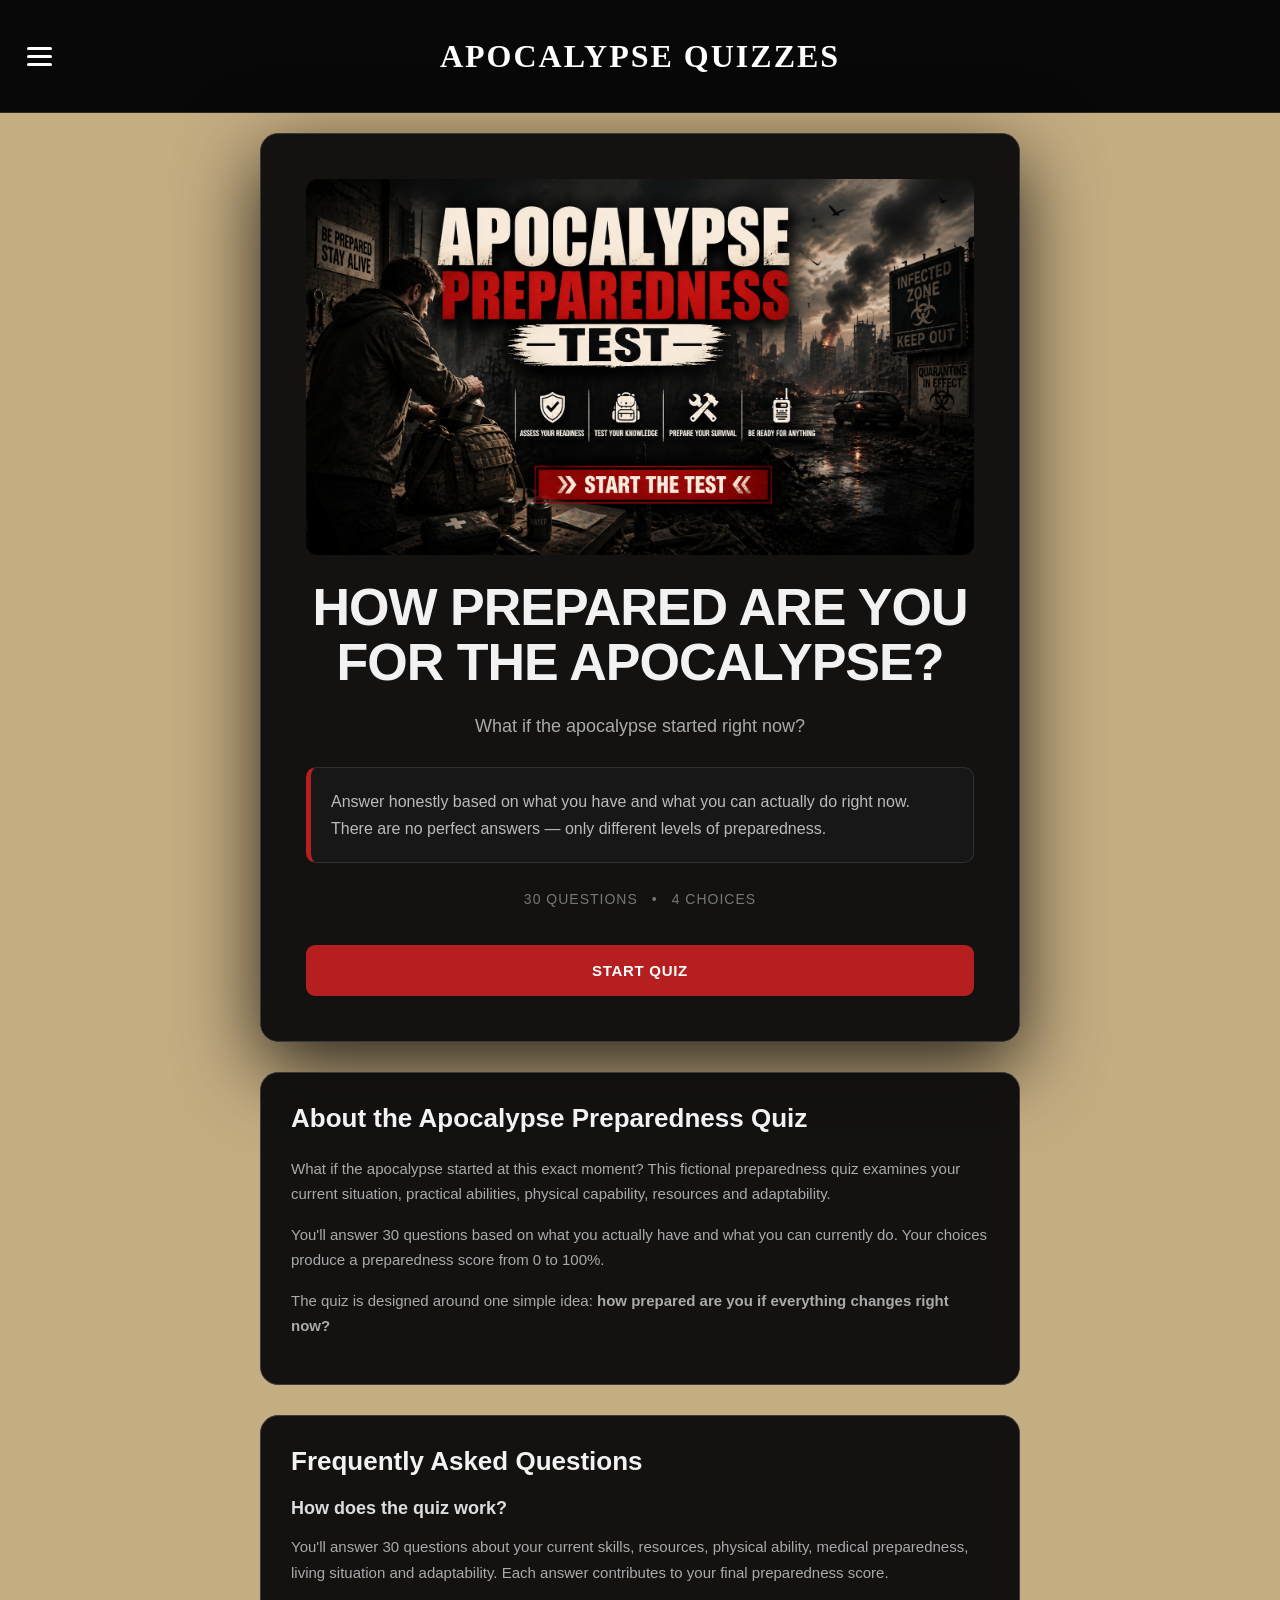
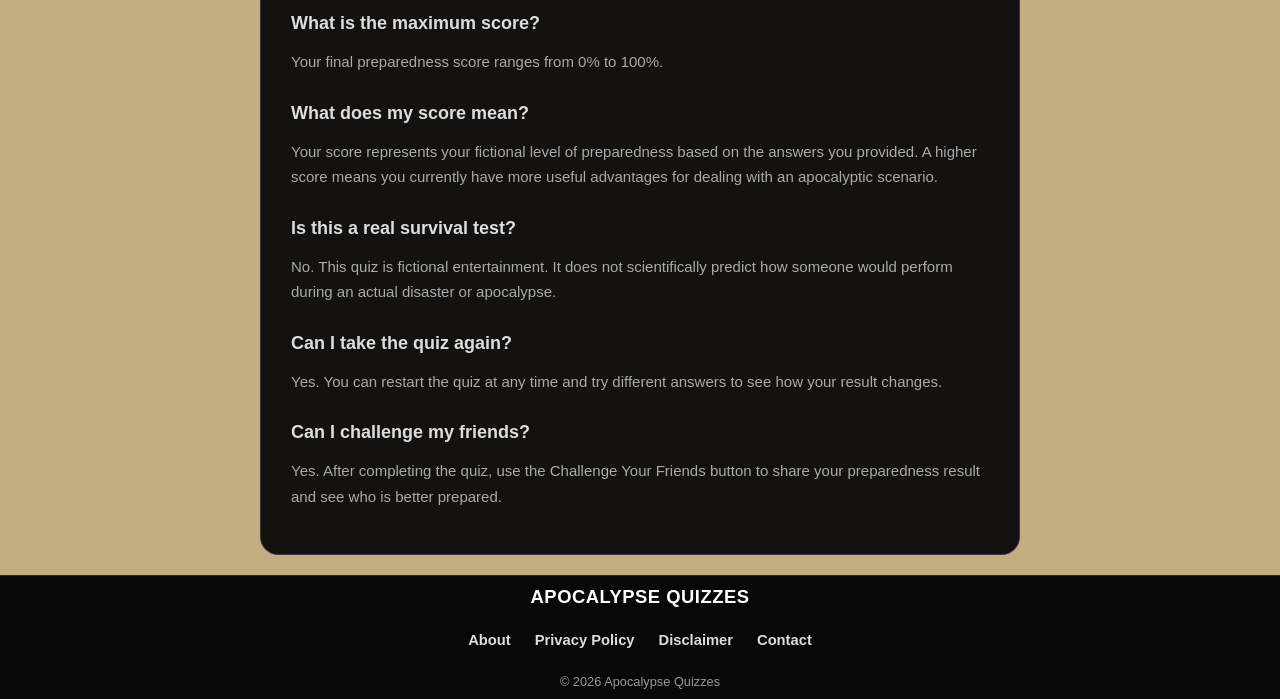
==== index.html @ 66fdf99b "Fix HTML encoding issues in index.html" ====
<!DOCTYPE html>

<html lang="en">

<head>

<meta charset="UTF-8">

<meta name="viewport" content="width=device-width, initial-scale=1.0">

<title>Apocalypse Preparedness Quiz</title>

<meta name="description"
    content="What if the apocalypse started right now? Take this 30-question apocalypse preparedness quiz and discover how prepared you really are based on your skills, resources, physical ability and current situation.">

    <meta name="keywords"
    content="apocalypse preparedness quiz, preparedness quiz, preparedness trivia, how prepared are you, apocalypse quiz, disaster preparedness">
    <meta name="robots" content="index, follow">

<!-- Canonical URL -->
<link rel="canonical"
    href="https://apocalypsequizzes.com/apocalypse-preparedness-quiz/">

<!-- Open Graph -->
<meta property="og:type" content="website">

<meta property="og:title"
    content="Apocalypse Preparedness Quiz">

<meta property="og:description"
    content="What if the apocalypse started right now? Take the 30-question Apocalypse Preparedness Quiz and discover how prepared you really are.">

<meta property="og:url"
    content="https://apocalypsequizzes.com/apocalypse-preparedness-quiz/">

<meta property="og:site_name"
    content="Apocalypse Quizzes">

<!-- Twitter / X -->
<meta name="twitter:card" content="summary">

<meta name="twitter:title"
    content="Apocalypse Preparedness Quiz">

<meta name="twitter:description"
    content="Take the 30-question Apocalypse Preparedness Quiz and discover your fictional preparedness score from 0–100%.">

<!-- Favicon -->
<link rel="icon" href="data:image/svg+xml,
    <svg xmlns='http://www.w3.org/2000/svg' viewBox='0 0 100 100'>
    <text y='.9em' font-size='90'>⚠️</text>
    </svg>">

<!-- Stylesheet -->
<link rel="stylesheet" href="style.css">

<!-- Google Analytics -->
<script async src="https://www.googletagmanager.com/gtag/js?id=G-YC3ERJSBST"></script>

<script>
    window.dataLayer = window.dataLayer || [];

    function gtag() {
        dataLayer.push(arguments);
    }

    gtag('js', new Date());

    gtag('config', 'G-YC3ERJSBST');
</script>

    <!-- Google AdSense -->
<script async
    src="https://pagead2.googlesyndication.com/pagead/js/adsbygoogle.js?client=ca-pub-2285244517360573"
    crossorigin="anonymous"></script>

</head>

<body>
<header class="site-header">
    <button
        class="menu-toggle"
        id="menu-toggle"
        type="button"
        aria-label="Open navigation"
        aria-expanded="false"
        aria-controls="site-menu">
        <span></span>
        <span></span>
        <span></span>
    </button>
    <div class="site-title">
        APOCALYPSE QUIZZES
    </div>
</header>
<nav
    class="site-menu"
    id="site-menu"
    aria-label="Main navigation"
    hidden>
    <div class="menu-links">
        <a href="/">
            🏠 Home
        </a>
        <a href="/search/">
            🔎 Search Quizzes
        </a>
        <a href="/categories/">
            📂 Categories
        </a>
        <div class="menu-divider"></div>
        <a href="/about.html">
            About
        </a>
        <a href="/privacy.html">
            Privacy Policy
        </a>
        <a href="/disclaimer.html">
            Disclaimer
        </a>
        <a href="/contact.html">
            Contact
        </a>
    </div>
</nav>
<main class="container">


    <!-- =====================================================
         START SCREEN
         ===================================================== -->

    <section id="start-screen">

        <div class="intro-card">

            <img
                src="preparedness.png"
                alt="Apocalypse Preparedness Quiz"
                class="quiz-start-image"
            >

            <h1>
                HOW PREPARED ARE YOU FOR THE APOCALYPSE?
            </h1>

            <p class="subtitle">
                What if the apocalypse started right now?
            </p>

            <div class="intro-warning">

                <p>
                    Answer honestly based on what you have and what
                    you can actually do right now. There are no
                    perfect answers — only different levels of
                    preparedness.
                </p>

            </div>

            <div class="info">

                <span>30 Questions</span>

                <span>•</span>

                <span>4 Choices</span>

            </div>

            <button id="start-btn">
                START QUIZ
            </button>

        </div>

    </section>


    <!-- =====================================================
     QUIZ SCREEN
     ===================================================== -->

<section id="quiz-screen" class="screen hidden">

    <div class="quiz-header">

        <span id="question-number">
            Question 1 of 30
        </span>

        <span id="quiz-label">
            PREPAREDNESS TEST
        </span>

    </div>

    <div class="progress">

        <div id="progress-bar"></div>

    </div>

    <h2 id="question"></h2>

    <div id="answers"></div>

    <div class="quiz-navigation">

        <button id="back-btn" class="nav-btn" disabled>
            ← Back
        </button>

        <button id="next-btn" class="nav-btn">
            Next →
        </button>

        <button id="submit-btn" class="nav-btn submit-btn hidden" disabled>
            Answer All Questions
        </button>

    </div>

</section>

    <!-- =====================================================
         RESULT SCREEN
         ===================================================== -->

    <section id="result-screen" class="screen hidden">

        <div id="result-icon" class="icon">
            🧟
        </div>

        <p class="result-label">
            YOUR PREPAREDNESS
        </p>

        <h1 id="result-title"></h1>

        <div class="result-score">

            <span id="final-score">
                0
            </span>%

        </div>

        <p id="result-description"></p>

        <!-- IF APOCALYPSE STARTED RIGHT NOW -->

        <div class="intro-warning">

            <p class="highlight">
                ⚠️ IF IT STARTED RIGHT NOW...
            </p>

            <p id="right-now-description"></p>

        </div>

        <!-- CATEGORY BREAKDOWN -->

        <div class="profile-section">

            <h2>
                YOUR SURVIVOR PROFILE
            </h2>

            <div class="profile-grid">

                <div class="profile-item">

                    <span class="profile-name">
                        💪 Physical
                    </span>

                    <span id="physical-score">
                        0%
                    </span>

                </div>

                <div class="profile-item">

                    <span class="profile-name">
                        🩺 Medical
                    </span>

                    <span id="medical-score">
                        0%
                    </span>

                </div>

                <div class="profile-item">

                    <span class="profile-name">
                        🛠️ Practical Skills
                    </span>

                    <span id="practical-score">
                        0%
                    </span>

                </div>

                <div class="profile-item">

                    <span class="profile-name">
                        💧 Resources
                    </span>

                    <span id="resources-score">
                        0%
                    </span>

                </div>

                <div class="profile-item">

                    <span class="profile-name">
                        🏠 Environment
                    </span>

                    <span id="environment-score">
                        0%
                    </span>

                </div>

            </div>

        </div>

        <!-- STRENGTHS / WEAKNESS -->

        <div class="strength-section">

            <div class="strength-box">

                <h3>
                    💪 YOUR STRONGEST AREA
                </h3>

                <p id="strength-area">
                    —
                </p>

            </div>

            <div class="weakness-box">

                <h3>
                    ⚠️ AREA TO IMPROVE
                </h3>

                <p id="weakness-area">
                    —
                </p>

            </div>

        </div>

        <!-- ACTION BUTTONS -->

        <button id="restart-btn">
            TRY AGAIN
        </button>

        <button id="share-btn">
            📤 SHARE MY RESULT
        </button>

        <button id="challenge-btn">
            🧟 CHALLENGE YOUR FRIENDS
        </button>
        
<!-- =================================================
     SUGGESTED QUIZZES
     ================================================= -->
<section class="suggested-quizzes">
    <h2>
        Suggested Quizzes
    </h2>
    <p class="suggested-subtitle">
        Think you can handle more? Try another quiz.
    </p>
    <div class="suggested-grid">

<!-- ULTIMATE ZOMBIE SURVIVAL TEST -->
        <a href="/ultimate-zombie-survival-test/" class="suggested-card">
                            <img
                            src="ultimate-zombie.png"
                            alt="Ultimate Zombie Survival Test"
                            class="suggested-image"
            >
            <span class="suggested-title">
                Ultimate Zombie Survival Test
            </span>
            <span class="suggested-description">
                 Take the Ultimate Zombie Apocalypse Survival Test with 90 decisions.
            </span>
        </a>

<!-- NUCLEAR APOCALYPSE SURVIVAL QUIZ -->
            <a href="/nuclear-apocalypse-quiz/" class="suggested-card">
                        <img
                            src="Nucleareapocalyse.png"
                            alt=" Nuclear Apocalypse Survival Quiz "
                            class="suggested-image"
                        >
                        <span class="suggested-title">
                            Nuclear Apocalypse Survival Quiz
                        </span>
                        <span class="suggested-description">
                            Could you survive a nuclear apocalypse?
                        </span>
                    </a>

<!-- PLAGUE SURVIVAL QUIZ -->
        <a href="/plague-survival-quiz/" class="suggested-card">
                        <img
                            src="plague-survival.png"
                            alt=" Plague Survival Quiz "
                            class="suggested-image"
                        >
                        <span class="suggested-title">
                            Plague Survival Quiz              
          </span>
                        <span class="suggested-description">
                            Discover how well would you survive deadly outbreak.
                        </span>
                    </a>
</div>
</section>
    
    <!-- MORE QUIZZES CTA -->                                                                                                          
            <div class="more-quizzes-card"> 
    <h3> 
        Explore More Quizzes 
    </h3> 
 
    <p> 
        Discover more apocalypse, zombie, survival and dystopian quizzes. 
    </p> 
 
    <a href="/" class="more-quizzes-btn">
        🧟 APOCALYPSE QUIZZES
    </a>
</div> 
</section>


    <!-- =====================================================
         HOMEPAGE INFORMATION
         ===================================================== -->

    <div id="home-info">

        <section class="home-info">

            <h2>
                About the Apocalypse Preparedness Quiz
            </h2>

            <p>
                What if the apocalypse started at this exact
                moment? This fictional preparedness quiz
                examines your current situation, practical
                abilities, physical capability, resources and
                adaptability.
            </p>

            <p>
                You'll answer 30 questions based on what you
                actually have and what you can currently do.
                Your choices produce a preparedness score from
                0 to 100%.
            </p>

            <p>
                The quiz is designed around one simple idea:
                <strong>
                    how prepared are you if everything changes
                    right now?
                </strong>
            </p>

        </section>

        <section class="home-info">

            <h2>
                Frequently Asked Questions
            </h2>

            <h3>
                How does the quiz work?
            </h3>

            <p>
                You'll answer 30 questions about your current
                skills, resources, physical ability, medical
                preparedness, living situation and adaptability.
                Each answer contributes to your final
                preparedness score.
            </p>

            <h3>
                What is the maximum score?
            </h3>

            <p>
                Your final preparedness score ranges from
                0% to 100%.
            </p>

            <h3>
                What does my score mean?
            </h3>

            <p>
                Your score represents your fictional level of
                preparedness based on the answers you provided.
                A higher score means you currently have more
                useful advantages for dealing with an
                apocalyptic scenario.
            </p>

            <h3>
                Is this a real survival test?
            </h3>

            <p>
                No. This quiz is fictional entertainment.
                It does not scientifically predict how someone
                would perform during an actual disaster or
                apocalypse.
            </p>

            <h3>
                Can I take the quiz again?
            </h3>

            <p>
                Yes. You can restart the quiz at any time and
                try different answers to see how your result
                changes.
            </p>

            <h3>
                Can I challenge my friends?
            </h3>

            <p>
                Yes. After completing the quiz, use the
                Challenge Your Friends button to share your
                preparedness result and see who is better
                prepared.
            </p>

        </section>

    </div>

</main>


<!-- =====================================================
     FOOTER
     ===================================================== -->

<footer class="site-footer">
    <div class="footer-inner">
        <div class="footer-brand">
            APOCALYPSE QUIZZES
        </div>
        <div class="footer-links">
            <a href="/about.html">
                About
            </a>
            <a href="/privacy.html">
                Privacy Policy
            </a>
            <a href="/disclaimer.html">
                Disclaimer
            </a>
            <a href="/contact.html">
                Contact
            </a>
        </div>
        <div class="copyright">
            © 2026 Apocalypse Quizzes
        </div>
    </div>
</footer>



<script src="script.js"></script>

</body>

</html>
---- style.css ----
/* ===============================
   GLOBAL SITE HEADER
   =============================== */

.site-header {
    position: relative;
    display: flex;
    align-items: center;
    justify-content: center;
    width: 100%;
    min-height: 100px;
    padding: 40px 60px;
    background: #080808;
    color: #ffffff;
    border-bottom: 1px solid #292929;
}

.site-title {
    color: #ffffff;
    font-family: Georgia, "Times New Roman", serif;
    font-size: clamp(1.45rem, 3vw, 2rem);
    font-weight: 900;
    letter-spacing: 2px;
    line-height: 1;
    text-align: center;
    user-select: none;
}

.menu-toggle {
    position: absolute;
    left: 18px;
    top: 50%;
    display: flex;
    flex-direction: column;
    justify-content: center;
    gap: 5px;
    width: 42px;
    height: 42px;
    padding: 8px;
    border: none;
    background: transparent;
    cursor: pointer;
    transform: translateY(-50%);
}

.menu-toggle span {
    display: block;
    width: 25px;
    height: 3px;
    margin: 0 auto;
    border-radius: 2px;
    background: #ffffff;
    transition:
        transform 0.2s ease,
        opacity 0.2s ease;
}

.menu-toggle[aria-expanded="true"] span:nth-child(1) {
    transform: translateY(8px) rotate(45deg);
}

.menu-toggle[aria-expanded="true"] span:nth-child(2) {
    opacity: 0;
}

.menu-toggle[aria-expanded="true"] span:nth-child(3) {
    transform: translateY(-8px) rotate(-45deg);
}

.site-menu {
    position: absolute;
    top: 72px;
    left: 18px;
    z-index: 1000;
    width: 300px;
    padding: 10px;
    border: 1px solid #333333;
    border-radius: 12px;
    background: #111111;
    box-shadow:
        0 15px 40px rgba(0, 0, 0, 0.45);
}

.menu-links {
    display: flex;
    flex-direction: column;
    gap: 3px;
}

.menu-links a {
    display: block;
    padding: 13px 14px;
    border-radius: 7px;
    color: #ffffff;
    font-size: 0.95rem;
    font-weight: 600;
    text-decoration: none;
    transition:
        background 0.2s ease,
        padding-left 0.2s ease;
}

.menu-links a:hover {
    background: #242424;
    padding-left: 18px;
}

.menu-divider {
    height: 1px;
    margin: 8px 8px;
    background: #333333;
}

@media (max-width: 600px) {
    .site-header {
        min-height: 64px;
        padding: 10px 52px;
    }

    .site-title {
        font-size: 1.25rem;
        letter-spacing: 1.3px;
    }

    .menu-toggle {
        left: 10px;
    }

    .site-menu {
        top: 64px;
        left: 10px;
        width: calc(100% - 20px);
        max-width: 340px;
    }
}

* {
  box-sizing: border-box;
  }

html {
scroll-behavior: smooth;
}

body{
    margin:0;
    min-height:100vh;

    font-family:Arial,Helvetica,sans-serif;

    color:#f2f2f2;

    /* ===============================
       PARCHMENT IMAGE BACKGROUND
       =============================== */

    background-color:#c5ad82;

    background-image:url("/images/parchment-bg.png");

    background-size:cover;
    background-position:center;
    background-repeat:no-repeat;
    background-attachment:fixed;

    display:flex;
    flex-direction:column;

    padding: 0;
}

/* =========================
MAIN CONTAINER
========================= */

.container {
width: min(100% - 32px, 760px);
margin: 20px auto;
position: relative;
z-index: 1;
}

/* =========================
SCREENS
========================= */

.screen {
width: 100%;
background: rgba(12, 12, 12, 0.96);
border: 1px solid #3a3a3a;
border-radius: 18px;
padding: 45px;
box-shadow:
0 25px 80px rgba(0, 0, 0, 0.8),
0 0 0 1px rgba(255,255,255,0.02);
animation: appear 0.4s ease;
}

.hidden {
display: none !important;
}

@keyframes appear {
from {
opacity: 0;
transform: translateY(12px);
}

```
to {
    opacity: 1;
    transform: translateY(0);
}
```

}

/* =========================
START SCREEN
========================= */

#start-screen {
text-align: center;
}

.intro-card {
background: rgba(12, 12, 12, 0.96);
border: 1px solid #3a3a3a;
border-radius: 18px;
padding: 45px;
box-shadow:
0 25px 80px rgba(0, 0, 0, 0.8),
0 0 0 1px rgba(255,255,255,0.02);
animation: appear 0.4s ease;
}

/* =========================
START IMAGE
========================= */

.quiz-start-image {
display: block;
width: 100%;
max-width: 670px;
height: auto;
margin: 0 auto 25px;
border-radius: 12px;
}

.preparedness-image {
display: block;
width: 100%;
max-width: 650px;
height: auto;
margin: 0 auto 25px;
border-radius: 12px;
object-fit: contain;
}

/* =========================
START CONTENT
========================= */

.intro-icon {
font-size: 60px;
margin-bottom: 10px;
filter: grayscale(20%);
}

.icon {
font-size: 80px;
margin-bottom: 10px;
filter: grayscale(20%);
}

h1 {
font-size: clamp(32px, 7vw, 52px);
line-height: 1.05;
margin: 10px 0 22px;
letter-spacing: -1px;
}

.subtitle {
max-width: 560px;
margin: auto;
color: #aaa;
font-size: 18px;
line-height: 1.7;
}

.eyebrow {
font-size: 13px;
font-weight: bold;
letter-spacing: 2px;
color: #aaa;
margin-bottom: 10px;
}

.intro-text {
max-width: 680px;
margin: 0 auto 24px;
color: #ccc;
font-size: 17px;
}

/* =========================
INTRO WARNING
========================= */

.intro-warning {
margin: 25px auto;
padding: 20px;
background: #171717;
border: 1px solid #303030;
border-left: 5px solid #b51f1f;
border-radius: 10px;
text-align: left;
}

.intro-warning p {
margin: 0;
color: #bbb;
line-height: 1.7;
}

.intro-warning .highlight {
margin-bottom: 8px;
font-weight: 800;
color: #ddd;
}

/* =========================
INFO
========================= */

.info {
display: flex;
justify-content: center;
align-items: center;
flex-wrap: wrap;
gap: 14px;
margin: 28px 0;
color: #777;
font-size: 14px;
text-transform: uppercase;
letter-spacing: 1px;
}

/* =========================
BUTTONS
========================= */

button {
border: none;
border-radius: 9px;
padding: 17px 20px;
font-size: 15px;
font-weight: 700;
letter-spacing: 0.7px;
cursor: pointer;
transition:
transform 0.15s,
background 0.15s,
border-color 0.15s;
}

button:hover {
transform: translateY(-2px);
}

button:active {
transform: translateY(0);
}

/* =========================
START BUTTON
========================= */

#start-btn {
width: 100%;
margin-top: 10px;
background: #b51f1f;
color: white;
}

#start-btn:hover {
background: #d32929;
}

/* =========================
QUIZ SCREEN
========================= */

#quiz-screen {
min-height: 500px;
}

.quiz-header {
display: flex;
justify-content: space-between;
align-items: center;
gap: 15px;
color: #777;
font-size: 13px;
text-transform: uppercase;
letter-spacing: 1px;
}

#quiz-label {
text-align: right;
}

/* =========================
PROGRESS BAR
========================= */

.progress {
height: 6px;
background: #292929;
border-radius: 10px;
margin-top: 14px;
overflow: hidden;
}

#progress-bar {
height: 100%;
width: 0%;
background: #b51f1f;
transition: width 0.3s ease;
}

/* =========================
QUESTIONS
========================= */

#question {
font-size: clamp(22px, 5vw, 31px);
line-height: 1.4;
margin: 35px 0 25px;
}

/* =========================
ANSWERS
========================= */

#answers {
display: flex;
flex-direction: column;
gap: 0;
}

.answer-btn {
display: block;
width: 100%;
margin: 12px 0;
padding: 19px;
text-align: left;
color: #ddd;
background: #171717;
border: 1px solid #333;
border-radius: 10px;
line-height: 1.45;
}

.answer-btn:hover {
background: #242424;
border-color: #666;
transform: translateX(3px);
}

/* =========================
RESULTS
========================= */

#result-screen {
text-align: center;
}

.result-label {
text-align: center;
color: #777;
font-size: 13px;
letter-spacing: 3px;
}

#result-title {
margin-top: 10px;
font-size: clamp(30px, 7vw, 46px);
text-align: center;
}

.result-score {
text-align: center;
margin: 20px 0;
font-size: 56px;
font-weight: 800;
}

#result-description {
max-width: 600px;
margin: auto;
color: #bbb;
font-size: 17px;
line-height: 1.7;
text-align: center;
}

#right-now-description {
color: #bbb;
}

/* =========================
PROFILE
========================= */

.profile-section {
margin-top: 30px;
}

.profile-section h2 {
margin-top: 0;
margin-bottom: 18px;
font-size: 26px;
text-align: center;
}

.profile-grid {
display: grid;
grid-template-columns: repeat(2, 1fr);
gap: 12px;
}

.profile-item {
display: flex;
justify-content: space-between;
align-items: center;
gap: 15px;
padding: 16px;
background: #171717;
border: 1px solid #303030;
border-radius: 10px;
}

.profile-name {
font-weight: 700;
}

.profile-item span:last-child {
font-weight: 900;
}

/* =========================
STRENGTH / WEAKNESS
========================= */

.strength-section {
display: grid;
grid-template-columns: 1fr 1fr;
gap: 15px;
margin-top: 25px;
text-align: left;
}

.strength-box,
.weakness-box {
padding: 20px;
border-radius: 10px;
}

.strength-box {
background: #171717;
border: 1px solid #303030;
color: #fff;
}

.weakness-box {
background: #151515;
border: 1px solid #303030;
color: #fff;
}

.strength-box h3,
.weakness-box h3 {
margin: 0 0 8px;
font-size: 15px;
color: #ddd;
}

.strength-box p,
.weakness-box p {
margin: 0;
font-weight: 700;
color: #fff;
}

/* =========================
RESULT BUTTONS
========================= */

#restart-btn,
#share-btn,
#challenge-btn {
width: 100%;
margin-top: 10px;
}

#restart-btn {
margin-top: 30px;
background: #b51f1f;
color: white;
}

#restart-btn:hover {
background: #d32929;
}

#share-btn {
background: #222;
color: #ddd;
border: 1px solid #444;
}

#share-btn:hover {
background: #303030;
}

#challenge-btn {
background: #3a3a3a;
color: white;
border: 1px solid #555;
}

#challenge-btn:hover {
background: #4a4a4a;
}

/* =========================
HOMEPAGE INFORMATION
========================= */

#home-info {
margin-top: 30px;
}

.home-info {
margin-top: 30px;
padding: 30px;
background: rgba(12, 12, 12, 0.96);
border: 1px solid #3a3a3a;
border-radius: 18px;
}

.home-info h2 {
margin-top: 0;
font-size: 26px;
}

.home-info p {
color: #aaa;
font-size: 15px;
line-height: 1.7;
}

.home-info h3 {
margin-top: 28px;
margin-bottom: 8px;
font-size: 18px;
color: #ddd;
}

.home-info h3:first-of-type {
margin-top: 20px;
}

/* ===============================
   FOOTER
================================ */

.site-footer {
    width: 100%;
    margin-top: auto;
    padding: 10px 20px;

    background: #080808;
    color: #ffffff;

    border-top: 1px solid #292929;
}

.footer-inner {
    width: min(100%, 1100px);
    margin: auto;
    text-align: center;
}

.footer-brand {
    margin-bottom: 24px;
    color: #ffffff;
    font-size: 1.15rem;
    font-weight: 800;
    letter-spacing: 0.5px;
    text-align: center;
}

.footer-links {
    display: flex;
    justify-content: center;
    flex-wrap: wrap;
    gap: 10px 24px;
    margin-bottom: 26px;
}

.footer-links a {
    color: #dddddd;
    text-decoration: none;
    font-size: 0.92rem;
    font-weight: 600;
    transition: color 0.2s ease;
}

.footer-links a:hover {
    color: #ffffff;
    text-decoration: underline;
}

.copyright {
    margin-top: 12px;
    color: #999999;
    font-size: 0.8rem;
}

/* =========================
INFORMATION PAGES
========================= */

.info-page {
max-width: 760px;
margin: 40px auto;

```
background: rgba(12, 12, 12, 0.96);

border: 1px solid #3a3a3a;

border-radius: 18px;

padding: 45px;

box-shadow:
    0 25px 80px rgba(0, 0, 0, 0.8),
    0 0 0 1px rgba(255,255,255,0.02);
```

}

.info-page h1 {
text-align: center;
}

.info-page h2 {
margin-top: 35px;
margin-bottom: 12px;
font-size: 24px;
}

.info-page p {
color: #bbb;
font-size: 16px;
line-height: 1.7;
}

.info-page a {
color: #d32929;
text-decoration: none;
}

.info-page a:hover {
text-decoration: underline;
}

/* =========================
MOBILE
========================= */

@media (max-width: 600px) {

```
body {
    padding: 10px;
}

.container {
    padding: 0;
}

.screen,
.intro-card {
    padding: 30px 20px;
    border-radius: 14px;
}

.intro-icon {
    font-size: 50px;
}

.icon {
    font-size: 60px;
}

.subtitle {
    font-size: 16px;
}

.intro-text {
    font-size: 15px;
}

.info {
    gap: 8px;
    font-size: 11px;
}

.quiz-header {
    font-size: 11px;
}

#question {
    margin-top: 28px;
    font-size: 23px;
}

.answer-btn {
    padding: 17px 15px;
    font-size: 15px;
}

.result-score {
    font-size: 48px;
}

#result-title {
    font-size: 32px;
}

#result-description {
    font-size: 16px;
}

.profile-grid,
.strength-section {
    grid-template-columns: 1fr;
}

.home-info {
    padding: 25px 20px;
}

.home-info h2 {
    font-size: 22px;
}

.info-page {
    margin: 20px auto;
    padding: 30px 20px;
    border-radius: 14px;
}

.info-page h1 {
    font-size: 34px;
}

.info-page h2 {
    font-size: 22px;
}

.info-page p {
    font-size: 15px;
}
```

}
/* ============================================================
   QUIZ NAVIGATION
   ============================================================ */

.quiz-navigation {

    display: flex;

    justify-content: space-between;

    align-items: center;

    width: 100%;

    margin-top: 28px;

}


/* SMALL NAVIGATION BUTTONS */

.nav-btn {

    width: auto;

    min-width: 95px;

    padding: 11px 17px;

    border: 1px solid #444;

    border-radius: 7px;

    background: #222;

    color: #ddd;

    font-size: 13px;

    font-weight: 700;

    letter-spacing: 0.4px;

}


.nav-btn:hover:not(:disabled) {

    background: #303030;

    border-color: #666;

    transform: translateY(-1px);

}


/* BACK BUTTON */

#back-btn {

    background: #171717;

    color: #aaa;

}


#back-btn:hover:not(:disabled) {

    background: #242424;

    color: #ddd;

}


/* NEXT BUTTON */

#next-btn {

    background: #b51f1f;

    border-color: #b51f1f;

    color: white;

}


#next-btn:hover:not(:disabled) {

    background: #d32929;

    border-color: #d32929;

}


/* SUBMIT BUTTON */

#submit-btn {

    background: #b51f1f;

    border-color: #b51f1f;

    color: white;

}


#submit-btn:hover:not(:disabled) {

    background: #d32929;

    border-color: #d32929;

}


/* DISABLED SUBMIT */

#submit-btn:disabled {

    background: #222;

    border-color: #333;

    color: #666;

    cursor: not-allowed;

    opacity: 0.7;

    transform: none;

}


/* DISABLED BACK */

#back-btn:disabled {

    background: #111;

    border-color: #292929;

    color: #444;

    cursor: not-allowed;

    opacity: 0.7;

    transform: none;

}


/* SELECTED ANSWER */

.answer-btn.selected {

    background: #292929;

    border-color: #b51f1f;

    box-shadow:
        0 0 0 1px rgba(181, 31, 31, 0.25);

}


/* MOBILE NAVIGATION */

@media (max-width: 600px) {

    .quiz-navigation {

        margin-top: 22px;

    }


    .nav-btn {

        min-width: 85px;

        padding: 10px 13px;

        font-size: 12px;

    }

}

/* ===============================
   SUGGESTED QUIZZES
================================ */

.suggested-quizzes {

    margin-top: 40px;

    padding-top: 30px;

    border-top: 1px solid #303030;

}


.suggested-quizzes h2 {

    margin: 0 0 8px;

    text-align: center;

    font-size: 26px;

}


.suggested-subtitle {

    margin: 0 0 25px;

    color: #888;

    font-size: 14px;

    text-align: center;

    line-height: 1.6;

}


.suggested-grid {

    display: grid;

    grid-template-columns:
        repeat(3, 1fr);

    gap: 14px;

}


.suggested-card {

    display: flex;

    flex-direction: column;

    align-items: stretch;

    justify-content: flex-start;

    min-height: 260px;

    padding: 12px;

    background: #171717;

    border: 1px solid #333;

    border-radius: 12px;

    color: #ddd;

    text-decoration: none;

    text-align: center;

    overflow: hidden;

    transition:
        transform 0.2s ease,
        background 0.2s ease,
        border-color 0.2s ease;

}


.suggested-image {

    display: block;

    width: 100%;

    aspect-ratio: 16 / 9;

    object-fit: cover;

    margin-bottom: 14px;

    border-radius: 8px;

}


.suggested-card:hover {

    background: #222;

    border-color: #666;

    transform: translateY(-4px);

}


.suggested-title {

    display: block;

    margin-bottom: 9px;

    color: #fff;

    font-size: 16px;

    font-weight: 700;

    line-height: 1.3;

}


.suggested-description {

    display: block;

    color: #999;

    font-size: 13px;

    line-height: 1.5;

}


/* MOBILE */

@media (max-width: 600px) {

    .suggested-quizzes {

        margin-top: 30px;

        padding-top: 25px;

    }


    .suggested-quizzes h2 {

        font-size: 23px;

    }


    .suggested-grid {

        grid-template-columns: 1fr;

        gap: 12px;

    }


    .suggested-card {

        min-height: auto;

        padding: 12px;

    }

}

/* =====================================================
   MORE QUIZZES CTA
   ===================================================== */

.more-quizzes-card {
    margin: 30px auto 10px;
    padding: 22px 20px;
    max-width: 700px;
    text-align: center;

    background: rgba(255, 255, 255, 0.05);
    border: 1px solid rgba(255, 255, 255, 0.12);
    border-radius: 14px;
}

.more-quizzes-card h3 {
    margin: 0 0 8px;
    font-size: 1.25rem;
}

.more-quizzes-card p {
    margin: 0 auto 18px;
    max-width: 550px;
    line-height: 1.5;
    opacity: 0.8;
}

.more-quizzes-btn {
    display: inline-block;
    padding: 12px 24px;

    background: #22c55e;
    color: #ffffff;

    text-decoration: none;
    font-weight: 700;
    font-size: 0.95rem;

    border: none;
    border-radius: 8px;

    box-shadow: 0 3px 10px rgba(34, 197, 94, 0.25);

    transition:
        background 0.2s ease,
        transform 0.2s ease,
        box-shadow 0.2s ease;
}

.more-quizzes-btn:hover {
    background: #16a34a;
    transform: translateY(-2px);
    box-shadow: 0 5px 14px rgba(34, 197, 94, 0.35);
}

.more-quizzes-btn:active {
    transform: translateY(0);
}
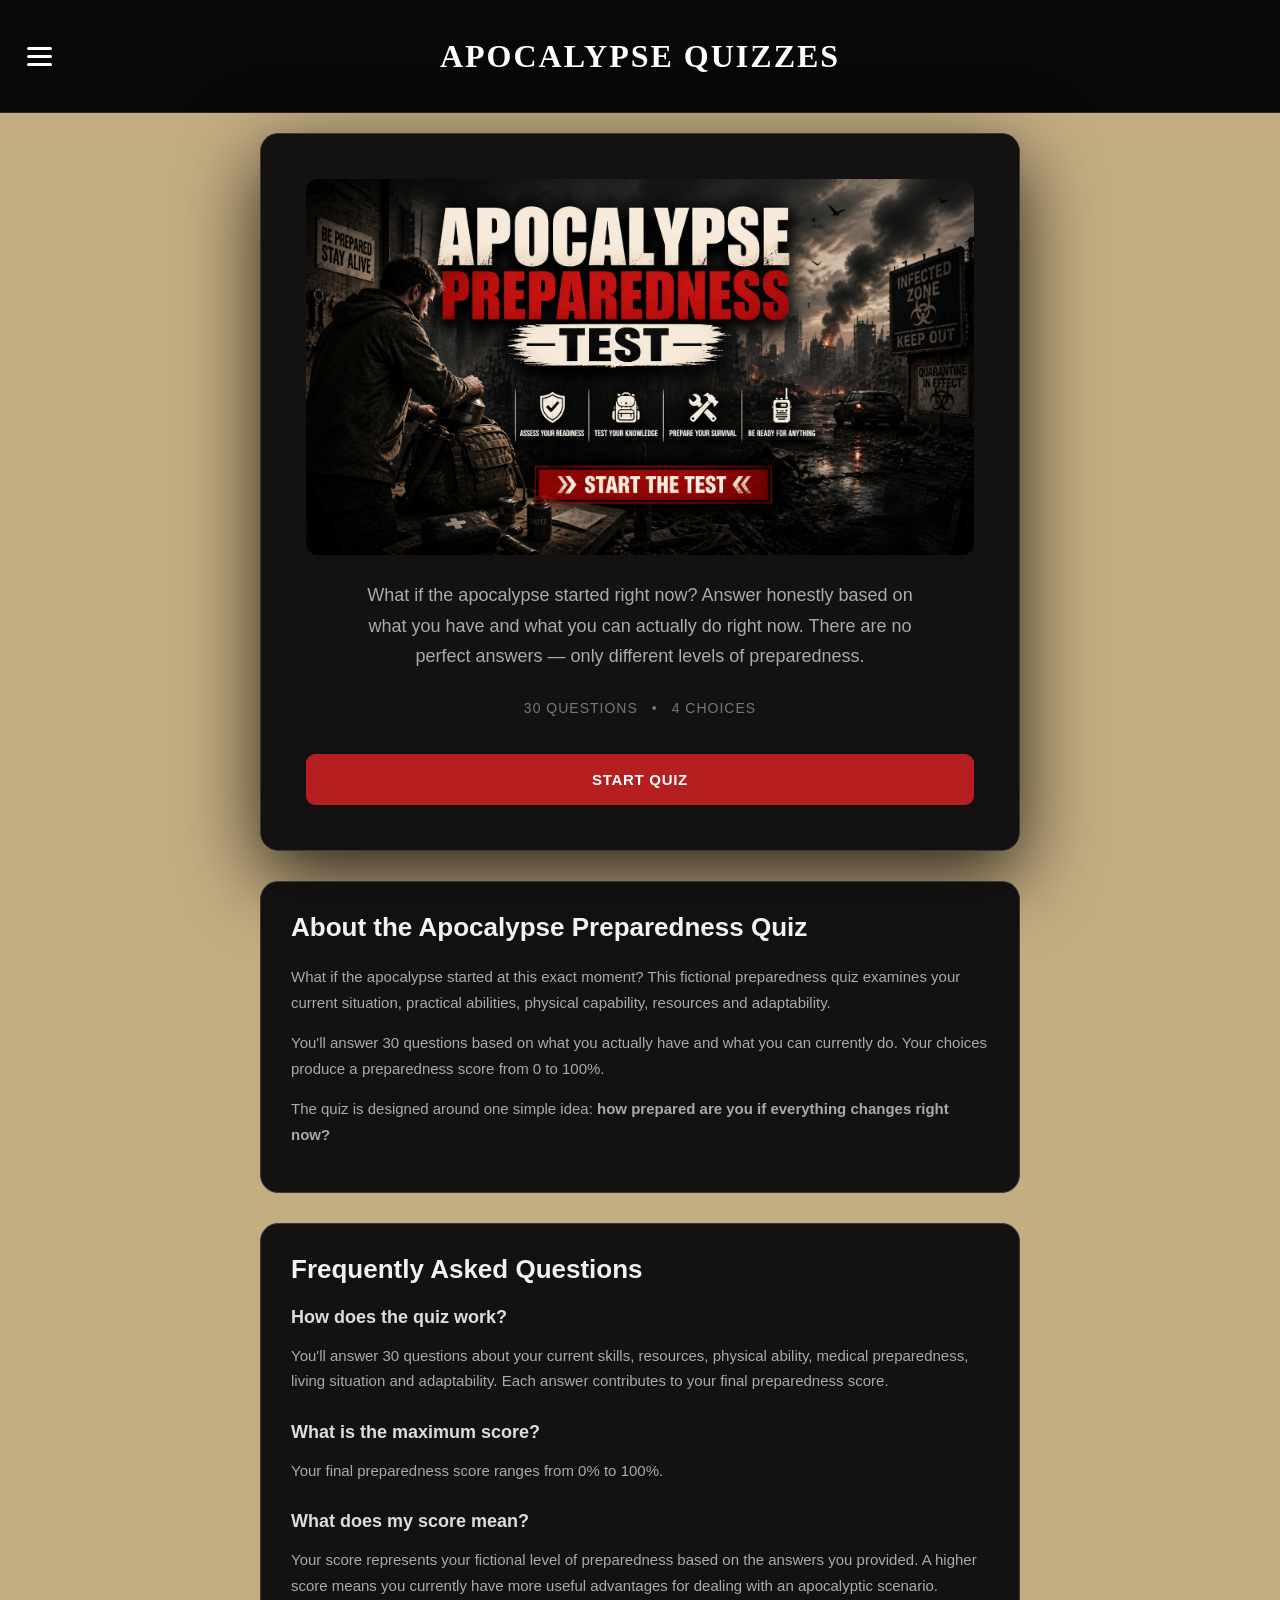
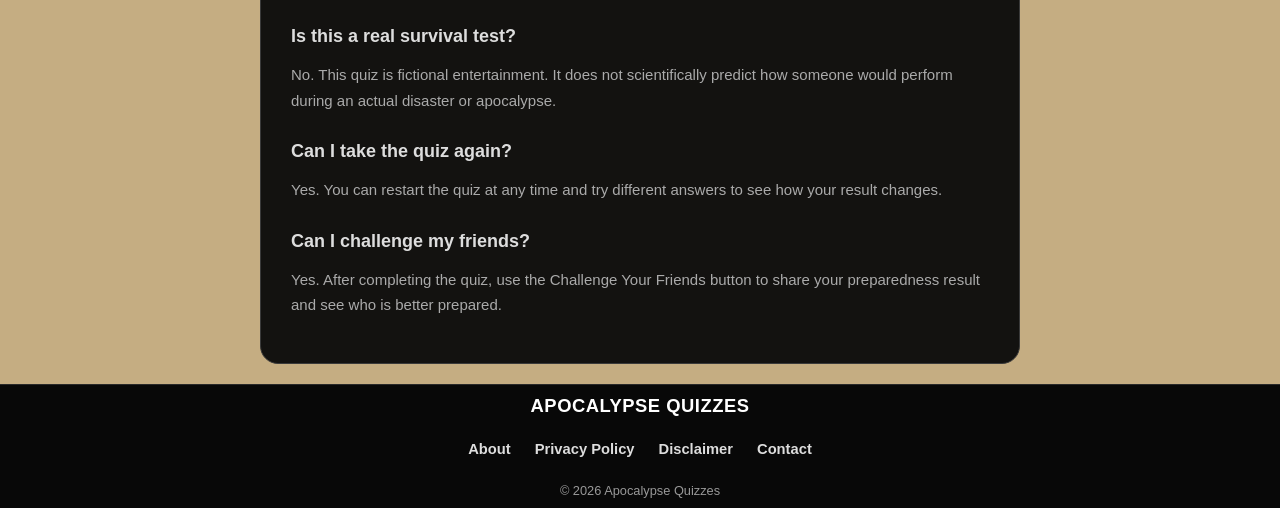
==== commit b7618221: "Fix HTML formatting and restore original content" ====
--- a/index.html
+++ b/index.html
@@ -140,24 +140,12 @@
                 class="quiz-start-image"
             >
 
-            <h1>
-                HOW PREPARED ARE YOU FOR THE APOCALYPSE?
-            </h1>
-
             <p class="subtitle">
-                What if the apocalypse started right now?
-            </p>
-
-            <div class="intro-warning">
-
-                <p>
-                    Answer honestly based on what you have and what
+                What if the apocalypse started right now? Answer honestly based on what you have and what
                     you can actually do right now. There are no
                     perfect answers — only different levels of
                     preparedness.
-                </p>
-
-            </div>
+            </p>
 
             <div class="info">
 
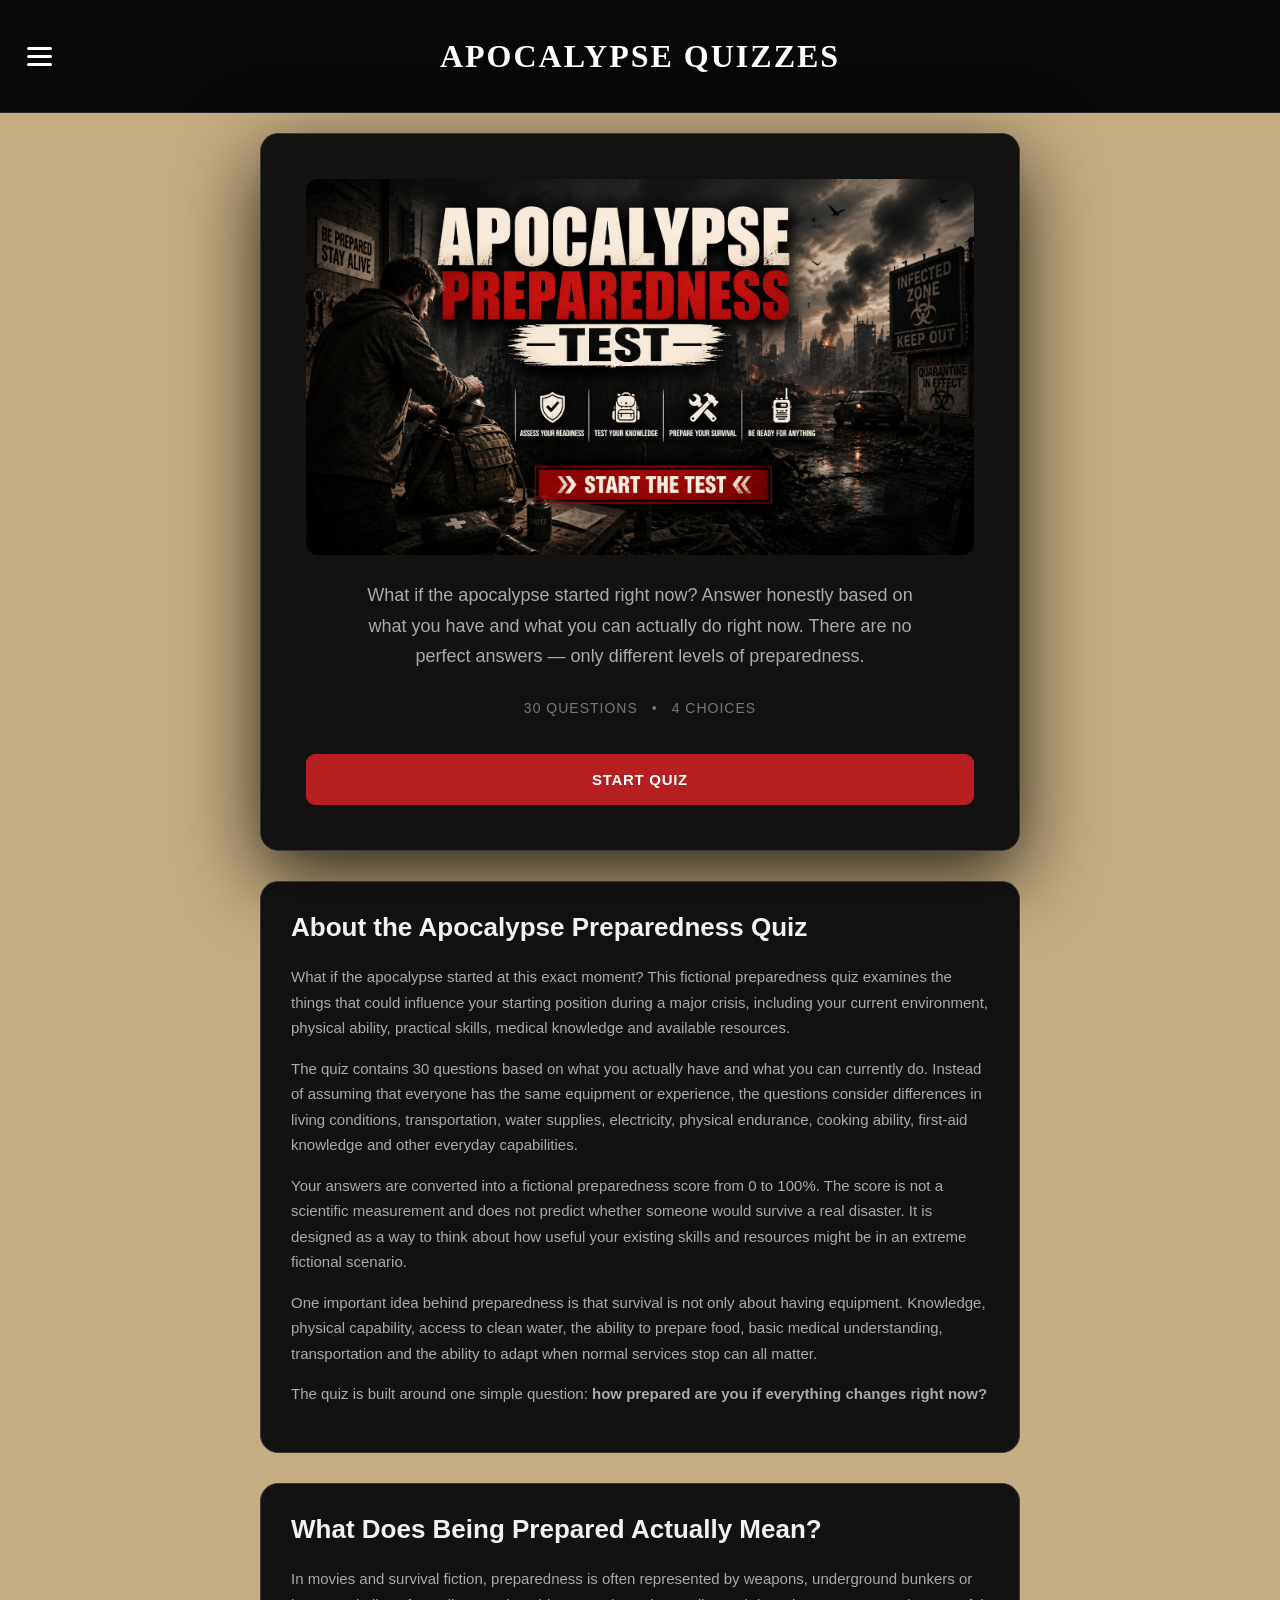
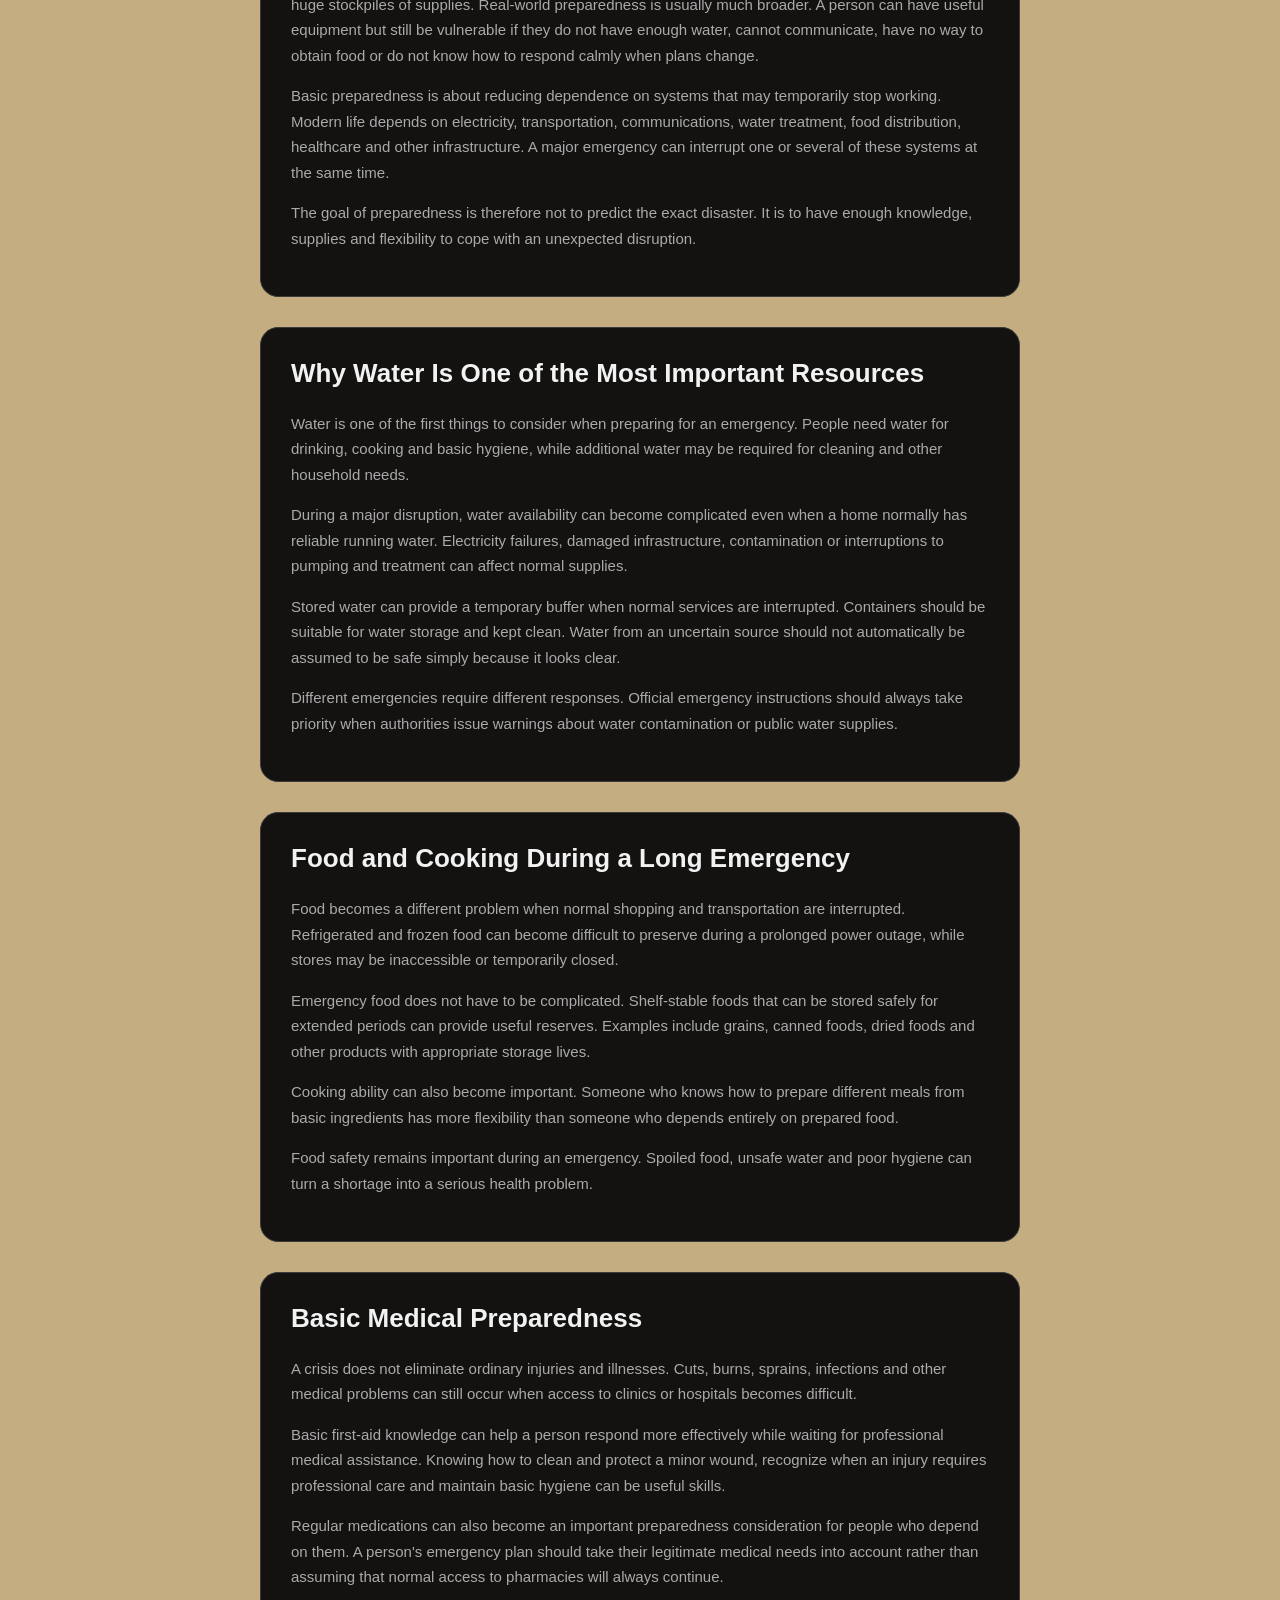
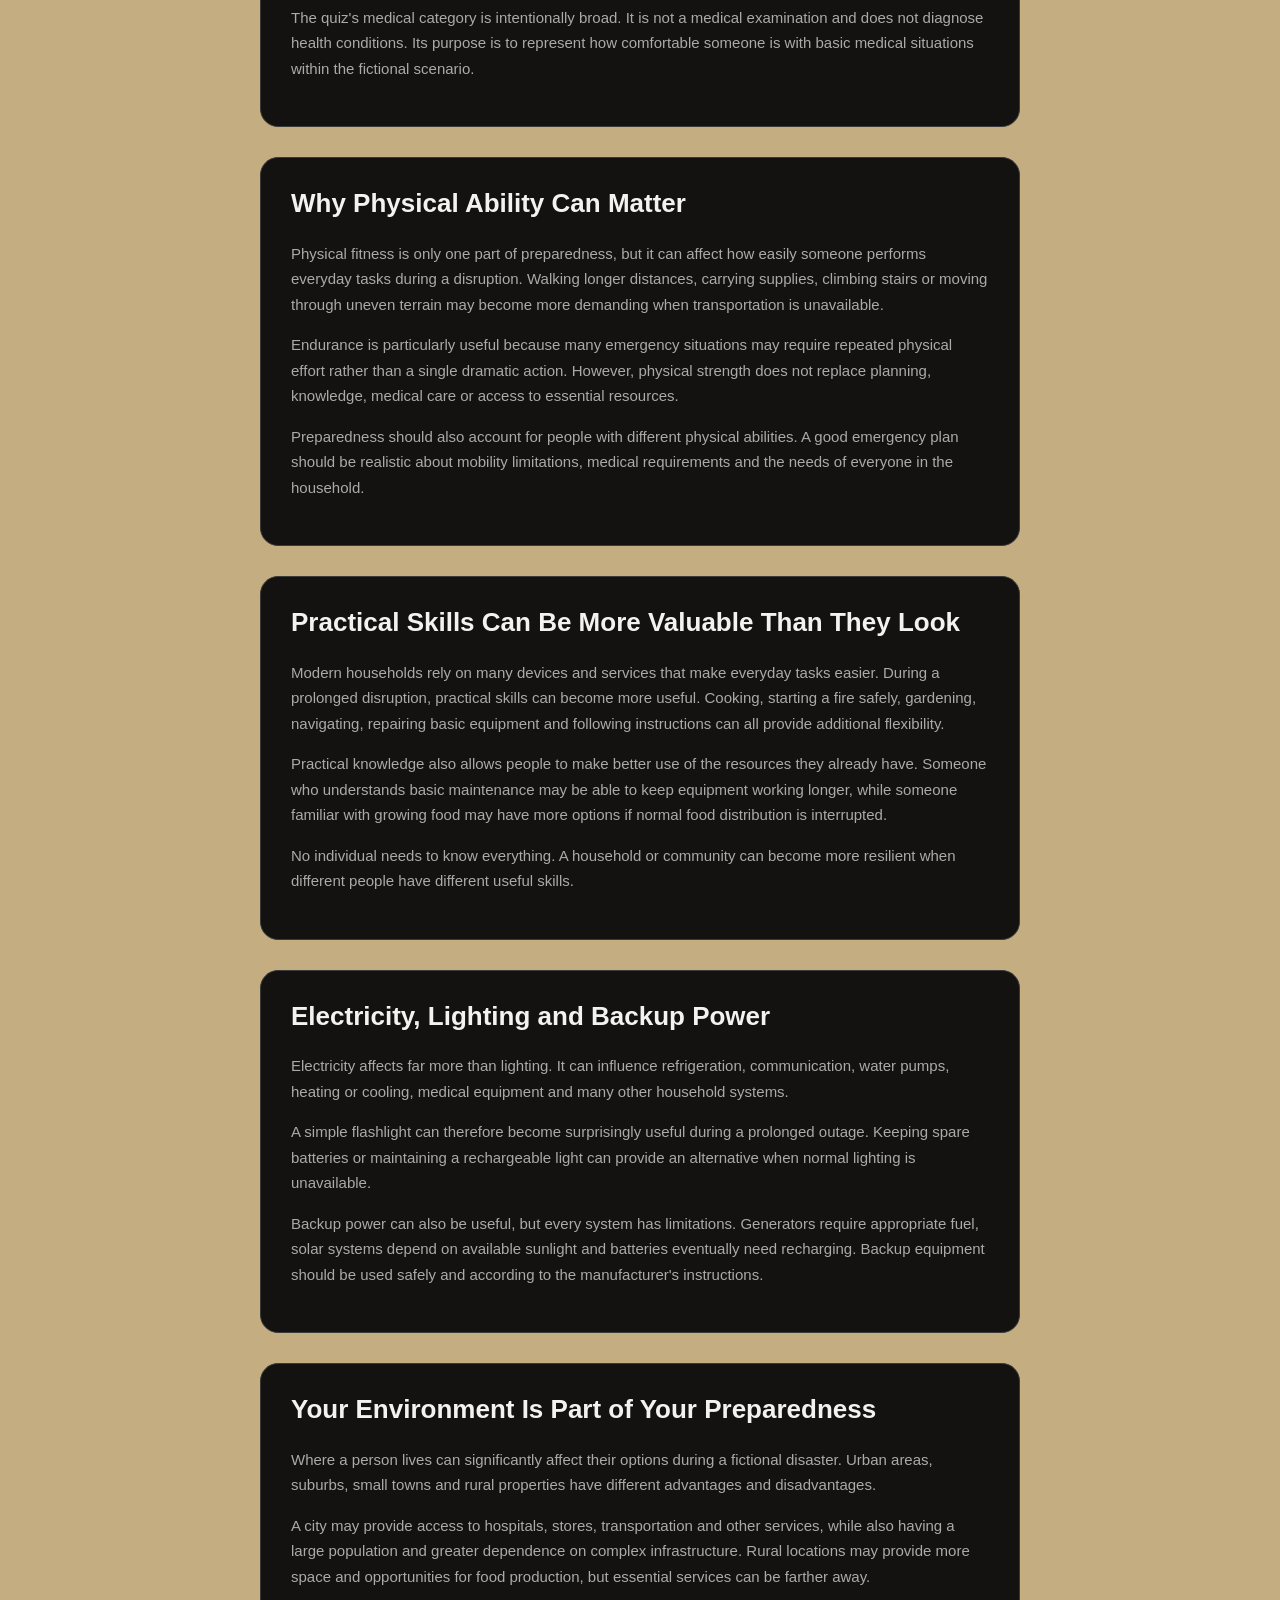
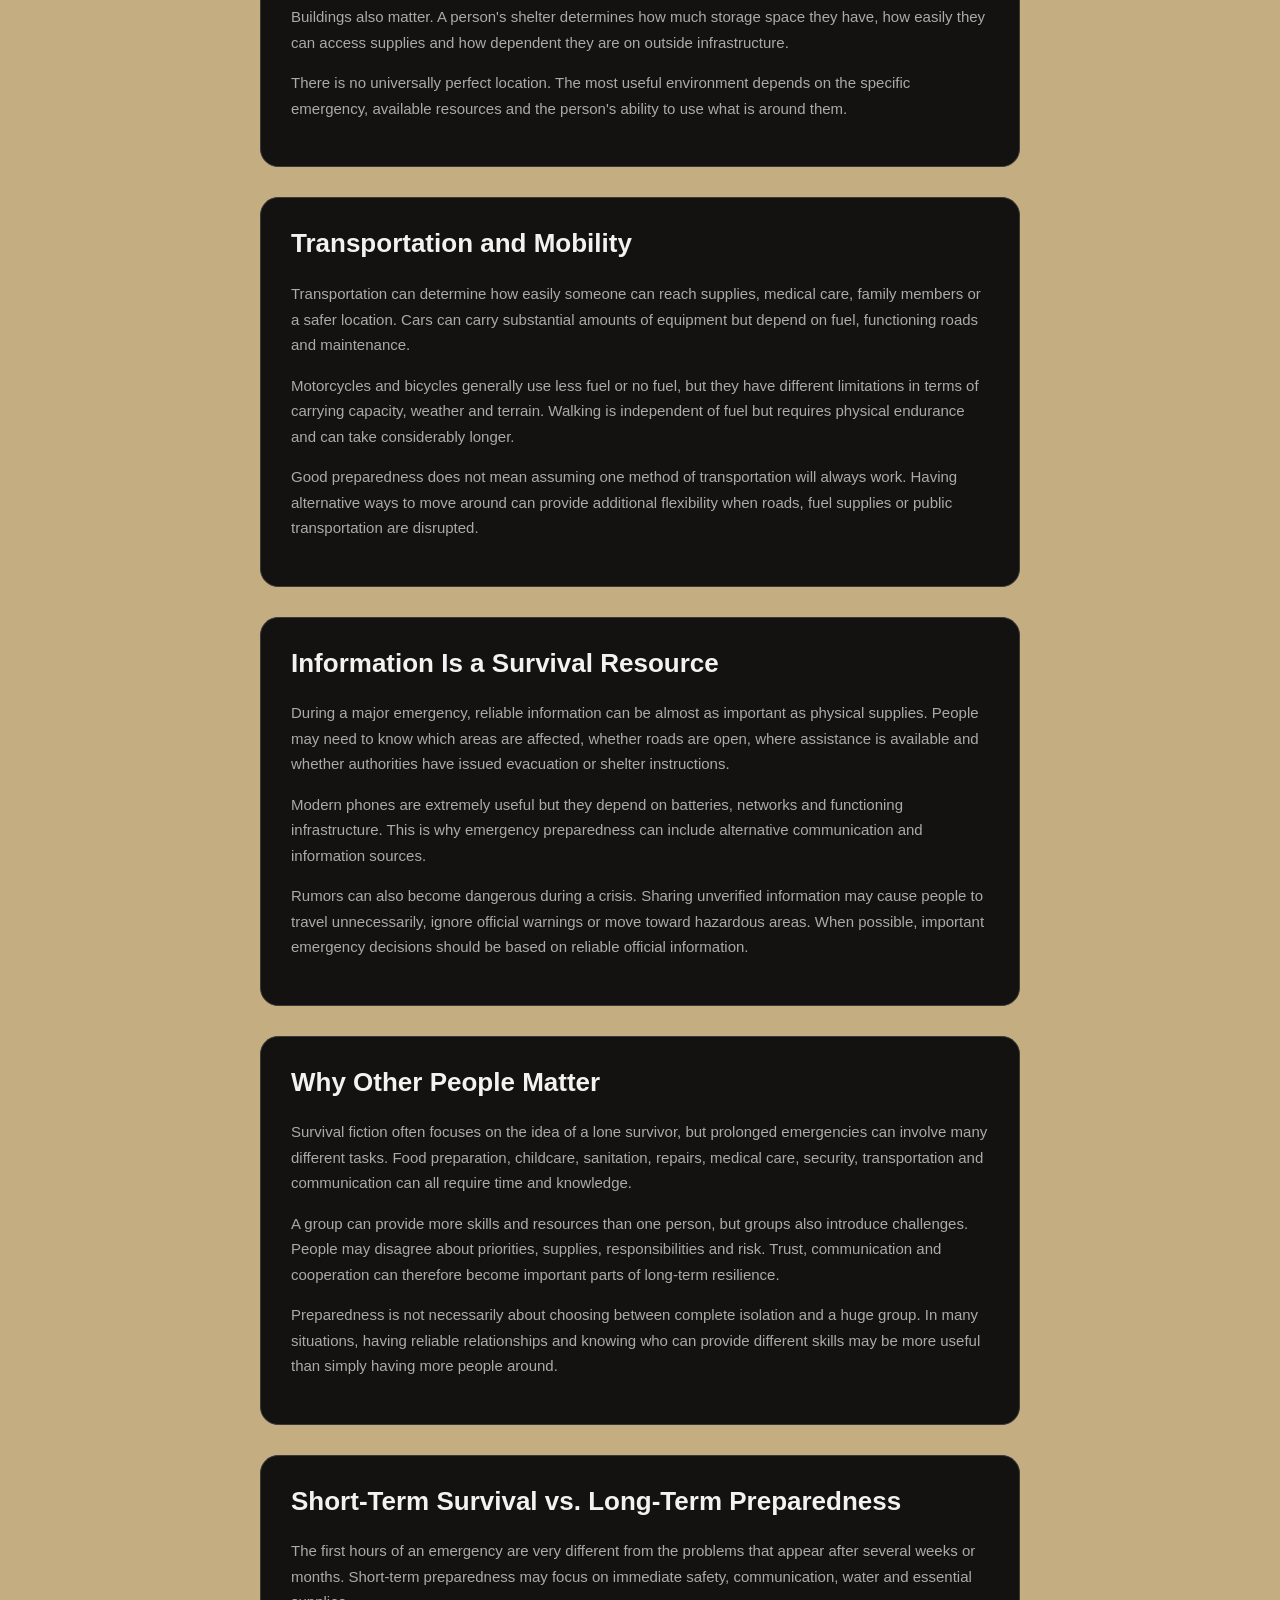
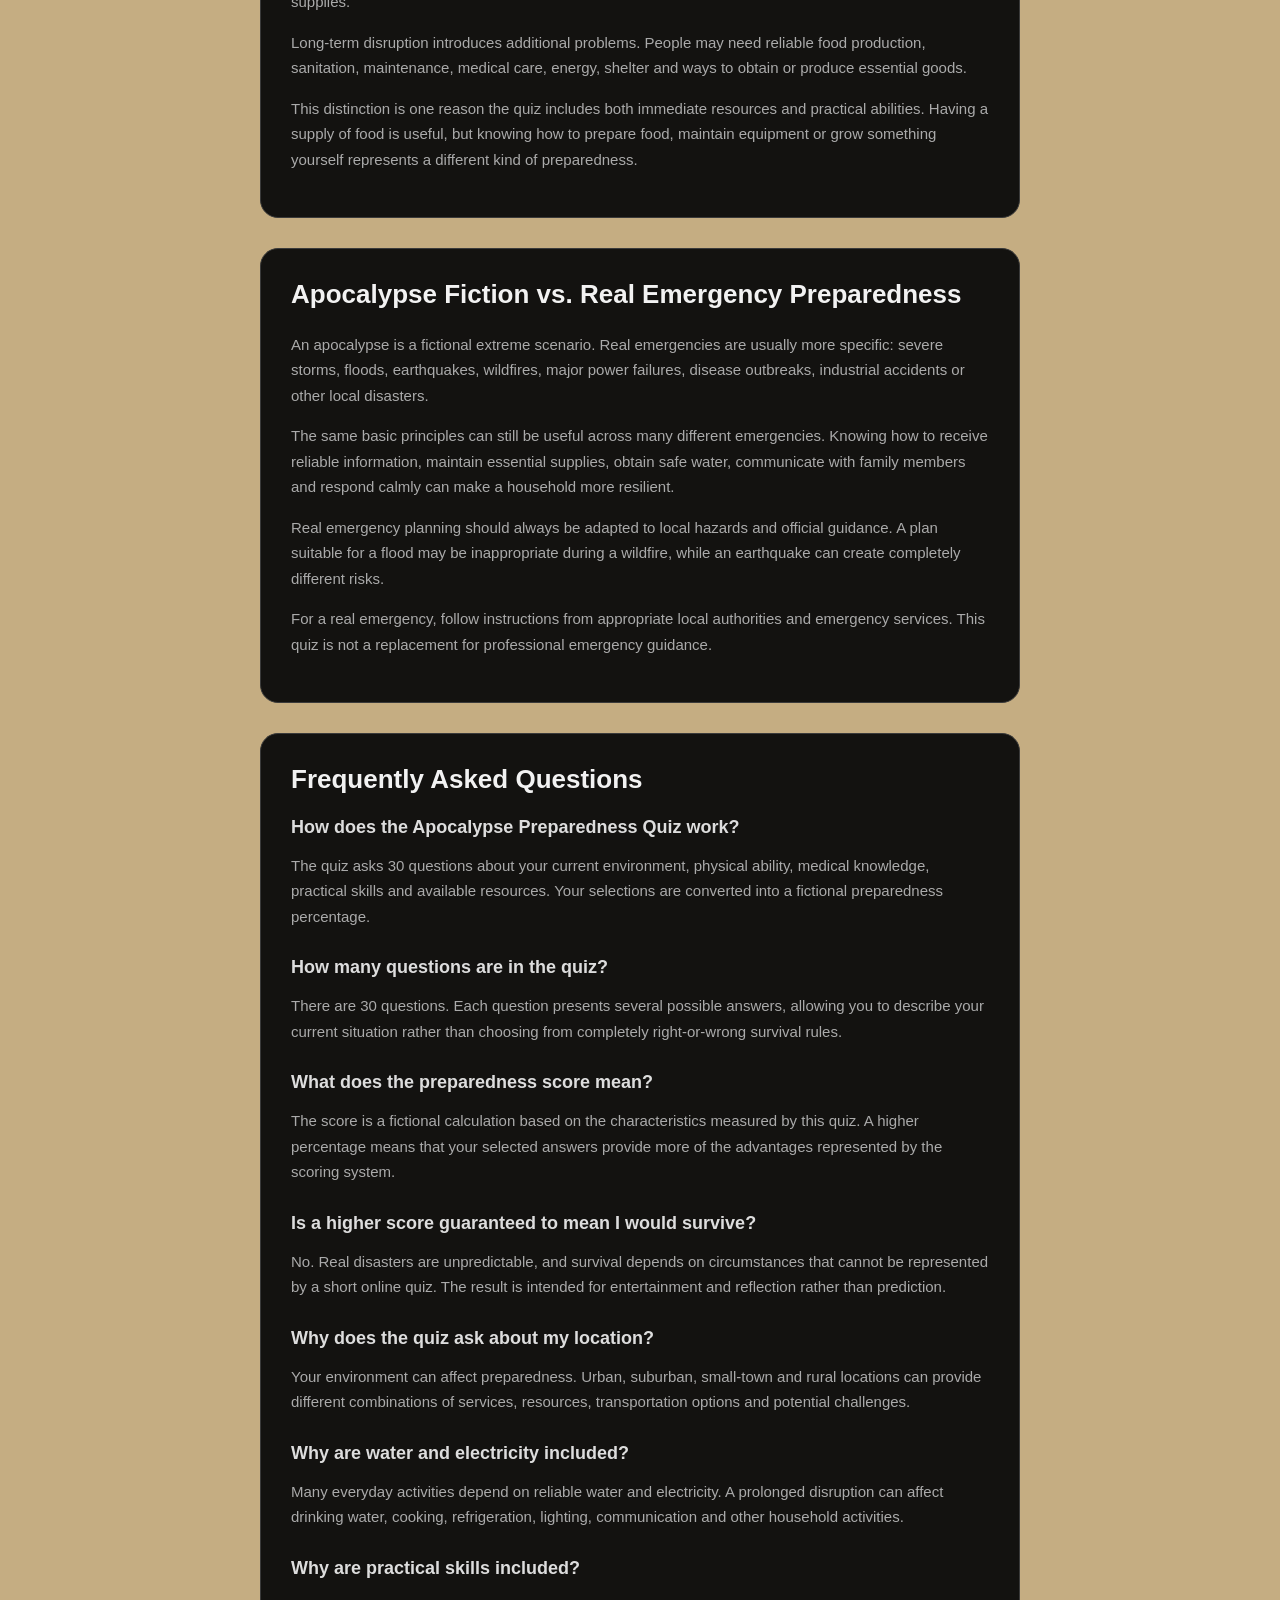
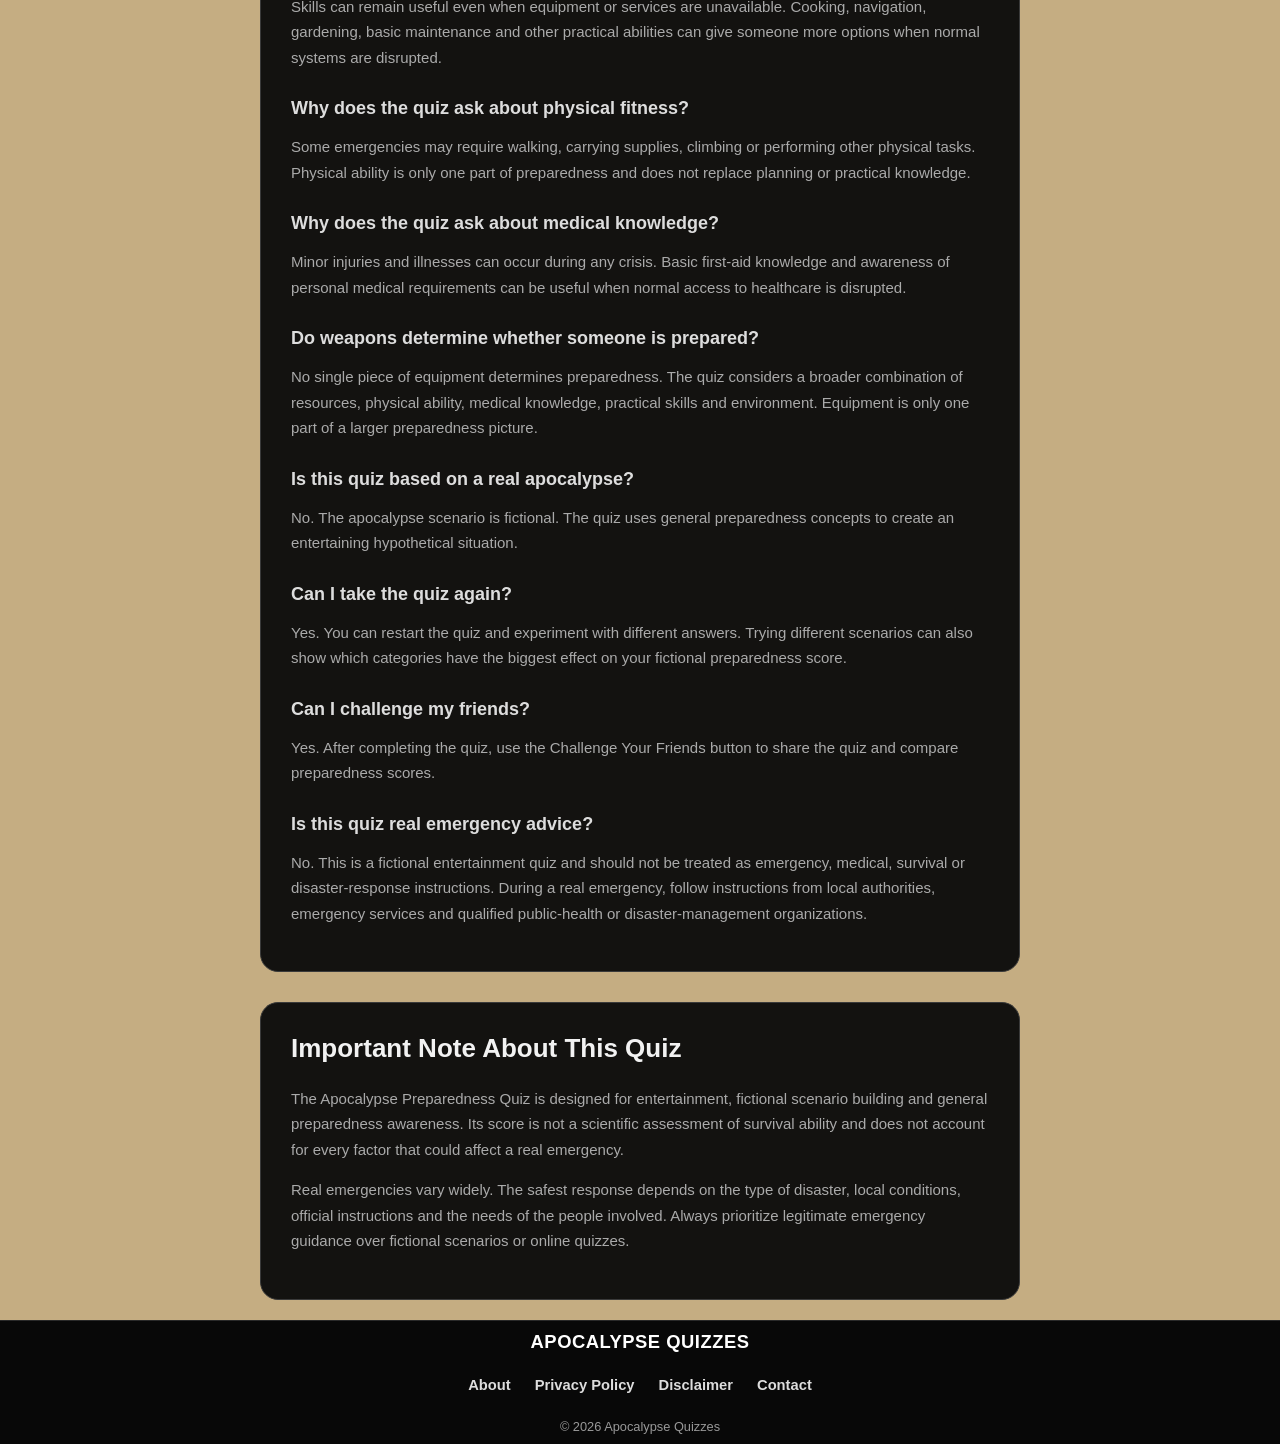
==== commit 68ca4370: "Update print statement from 'Hello' to 'Goodbye'" ====
--- a/index.html
+++ b/index.html
@@ -13,15 +13,14 @@
 <meta name="description"
     content="What if the apocalypse started right now? Take this 30-question apocalypse preparedness quiz and discover how prepared you really are based on your skills, resources, physical ability and current situation.">
 
-    <meta name="keywords"
+<meta name="keywords"
     content="apocalypse preparedness quiz, preparedness quiz, preparedness trivia, how prepared are you, apocalypse quiz, disaster preparedness">
-    <meta name="robots" content="index, follow">
-
-<!-- Canonical URL -->
+
+<meta name="robots" content="index, follow">
+
 <link rel="canonical"
     href="https://apocalypsequizzes.com/apocalypse-preparedness-quiz/">
 
-<!-- Open Graph -->
 <meta property="og:type" content="website">
 
 <meta property="og:title"
@@ -36,7 +35,6 @@
 <meta property="og:site_name"
     content="Apocalypse Quizzes">
 
-<!-- Twitter / X -->
 <meta name="twitter:card" content="summary">
 
 <meta name="twitter:title"
@@ -45,16 +43,10 @@
 <meta name="twitter:description"
     content="Take the 30-question Apocalypse Preparedness Quiz and discover your fictional preparedness score from 0–100%.">
 
-<!-- Favicon -->
-<link rel="icon" href="data:image/svg+xml,
-    <svg xmlns='http://www.w3.org/2000/svg' viewBox='0 0 100 100'>
-    <text y='.9em' font-size='90'>⚠️</text>
-    </svg>">
-
-<!-- Stylesheet -->
+<link rel="icon" type="image/png" href="favicon.png">
+
 <link rel="stylesheet" href="style.css">
 
-<!-- Google Analytics -->
 <script async src="https://www.googletagmanager.com/gtag/js?id=G-YC3ERJSBST"></script>
 
 <script>
@@ -69,7 +61,6 @@
     gtag('config', 'G-YC3ERJSBST');
 </script>
 
-    <!-- Google AdSense -->
 <script async
     src="https://pagead2.googlesyndication.com/pagead/js/adsbygoogle.js?client=ca-pub-2285244517360573"
     crossorigin="anonymous"></script>
@@ -77,7 +68,9 @@
 </head>
 
 <body>
+
 <header class="site-header">
+
     <button
         class="menu-toggle"
         id="menu-toggle"
@@ -85,44 +78,63 @@
         aria-label="Open navigation"
         aria-expanded="false"
         aria-controls="site-menu">
+
         <span></span>
         <span></span>
         <span></span>
+
     </button>
+
     <div class="site-title">
         APOCALYPSE QUIZZES
     </div>
+
 </header>
+
+
 <nav
     class="site-menu"
     id="site-menu"
     aria-label="Main navigation"
     hidden>
+
     <div class="menu-links">
+
         <a href="/">
             🏠 Home
         </a>
+
         <a href="/search/">
             🔎 Search Quizzes
         </a>
+
         <a href="/categories/">
             📂 Categories
         </a>
+
         <div class="menu-divider"></div>
+
         <a href="/about.html">
             About
         </a>
+
         <a href="/privacy.html">
             Privacy Policy
         </a>
+
         <a href="/disclaimer.html">
             Disclaimer
         </a>
+
         <a href="/contact.html">
             Contact
         </a>
+
     </div>
+
 </nav>
+
+
 <main class="container">
 
 
@@ -141,10 +153,13 @@
             >
 
             <p class="subtitle">
-                What if the apocalypse started right now? Answer honestly based on what you have and what
-                    you can actually do right now. There are no
-                    perfect answers — only different levels of
-                    preparedness.
+
+                What if the apocalypse started right now?
+                Answer honestly based on what you have and what
+                you can actually do right now. There are no
+                perfect answers — only different levels of
+                preparedness.
+
             </p>
 
             <div class="info">
@@ -167,50 +182,51 @@
 
 
     <!-- =====================================================
-     QUIZ SCREEN
-     ===================================================== -->
-
-<section id="quiz-screen" class="screen hidden">
-
-    <div class="quiz-header">
-
-        <span id="question-number">
-            Question 1 of 30
-        </span>
-
-        <span id="quiz-label">
-            PREPAREDNESS TEST
-        </span>
-
-    </div>
-
-    <div class="progress">
-
-        <div id="progress-bar"></div>
-
-    </div>
-
-    <h2 id="question"></h2>
-
-    <div id="answers"></div>
-
-    <div class="quiz-navigation">
-
-        <button id="back-btn" class="nav-btn" disabled>
-            ← Back
-        </button>
-
-        <button id="next-btn" class="nav-btn">
-            Next →
-        </button>
-
-        <button id="submit-btn" class="nav-btn submit-btn hidden" disabled>
-            Answer All Questions
-        </button>
-
-    </div>
-
-</section>
+         QUIZ SCREEN
+         ===================================================== -->
+
+    <section id="quiz-screen" class="screen hidden">
+
+        <div class="quiz-header">
+
+            <span id="question-number">
+                Question 1 of 30
+            </span>
+
+            <span id="quiz-label">
+                PREPAREDNESS TEST
+            </span>
+
+        </div>
+
+        <div class="progress">
+
+            <div id="progress-bar"></div>
+
+        </div>
+
+        <h2 id="question"></h2>
+
+        <div id="answers"></div>
+
+        <div class="quiz-navigation">
+
+            <button id="back-btn" class="nav-btn" disabled>
+                ← Back
+            </button>
+
+            <button id="next-btn" class="nav-btn">
+                Next →
+            </button>
+
+            <button id="submit-btn" class="nav-btn submit-btn hidden" disabled>
+                Answer All Questions
+            </button>
+
+        </div>
+
+    </section>
+
 
     <!-- =====================================================
          RESULT SCREEN
@@ -238,8 +254,6 @@
 
         <p id="result-description"></p>
 
-        <!-- IF APOCALYPSE STARTED RIGHT NOW -->
-
         <div class="intro-warning">
 
             <p class="highlight">
@@ -250,6 +264,7 @@
 
         </div>
 
+
         <!-- CATEGORY BREAKDOWN -->
 
         <div class="profile-section">
@@ -323,6 +338,7 @@
             </div>
 
         </div>
+
 
         <!-- STRENGTHS / WEAKNESS -->
 
@@ -354,6 +370,7 @@
 
         </div>
 
+
         <!-- ACTION BUTTONS -->
 
         <button id="restart-btn">
@@ -367,81 +384,110 @@
         <button id="challenge-btn">
             🧟 CHALLENGE YOUR FRIENDS
         </button>
-        
-<!-- =================================================
-     SUGGESTED QUIZZES
-     ================================================= -->
-<section class="suggested-quizzes">
-    <h2>
-        Suggested Quizzes
-    </h2>
-    <p class="suggested-subtitle">
-        Think you can handle more? Try another quiz.
-    </p>
-    <div class="suggested-grid">
-
-<!-- ULTIMATE ZOMBIE SURVIVAL TEST -->
-        <a href="/ultimate-zombie-survival-test/" class="suggested-card">
-                            <img
-                            src="ultimate-zombie.png"
-                            alt="Ultimate Zombie Survival Test"
-                            class="suggested-image"
-            >
-            <span class="suggested-title">
-                Ultimate Zombie Survival Test
-            </span>
-            <span class="suggested-description">
-                 Take the Ultimate Zombie Apocalypse Survival Test with 90 decisions.
-            </span>
-        </a>
-
-<!-- NUCLEAR APOCALYPSE SURVIVAL QUIZ -->
-            <a href="/nuclear-apocalypse-quiz/" class="suggested-card">
-                        <img
-                            src="Nucleareapocalyse.png"
-                            alt=" Nuclear Apocalypse Survival Quiz "
-                            class="suggested-image"
-                        >
-                        <span class="suggested-title">
-                            Nuclear Apocalypse Survival Quiz
-                        </span>
-                        <span class="suggested-description">
-                            Could you survive a nuclear apocalypse?
-                        </span>
-                    </a>
-
-<!-- PLAGUE SURVIVAL QUIZ -->
-        <a href="/plague-survival-quiz/" class="suggested-card">
-                        <img
-                            src="plague-survival.png"
-                            alt=" Plague Survival Quiz "
-                            class="suggested-image"
-                        >
-                        <span class="suggested-title">
-                            Plague Survival Quiz              
-          </span>
-                        <span class="suggested-description">
-                            Discover how well would you survive deadly outbreak.
-                        </span>
-                    </a>
-</div>
-</section>
-    
-    <!-- MORE QUIZZES CTA -->                                                                                                          
-            <div class="more-quizzes-card"> 
-    <h3> 
-        Explore More Quizzes 
-    </h3> 
- 
-    <p> 
-        Discover more apocalypse, zombie, survival and dystopian quizzes. 
-    </p> 
- 
-    <a href="/" class="more-quizzes-btn">
-        🧟 APOCALYPSE QUIZZES
-    </a>
-</div> 
-</section>
+
+
+        <!-- =================================================
+             SUGGESTED QUIZZES
+             ================================================= -->
+
+        <section class="suggested-quizzes">
+
+            <h2>
+                Suggested Quizzes
+            </h2>
+
+            <p class="suggested-subtitle">
+                Think you can handle more? Try another quiz.
+            </p>
+
+            <div class="suggested-grid">
+
+                <a
+                    href="/ultimate-zombie-survival-test/"
+                    class="suggested-card">
+
+                    <img
+                        src="ultimate-zombie.png"
+                        alt="Ultimate Zombie Survival Test"
+                        class="suggested-image"
+                    >
+
+                    <span class="suggested-title">
+                        Ultimate Zombie Survival Test
+                    </span>
+
+                    <span class="suggested-description">
+                        Take the Ultimate Zombie Apocalypse Survival Test with 90 decisions.
+                    </span>
+
+                </a>
+
+
+                <a
+                    href="/nuclear-apocalypse-quiz/"
+                    class="suggested-card">
+
+                    <img
+                        src="Nucleareapocalyse.png"
+                        alt="Nuclear Apocalypse Survival Quiz"
+                        class="suggested-image"
+                    >
+
+                    <span class="suggested-title">
+                        Nuclear Apocalypse Survival Quiz
+                    </span>
+
+                    <span class="suggested-description">
+                        Could you survive a nuclear apocalypse?
+                    </span>
+
+                </a>
+
+
+                <a
+                    href="/plague-survival-quiz/"
+                    class="suggested-card">
+
+                    <img
+                        src="plague-survival.png"
+                        alt="Plague Survival Quiz"
+                        class="suggested-image"
+                    >
+
+                    <span class="suggested-title">
+                        Plague Survival Quiz
+                    </span>
+
+                    <span class="suggested-description">
+                        Discover how well you would survive a deadly outbreak.
+                    </span>
+
+                </a>
+
+            </div>
+
+        </section>
+
+
+        <!-- MORE QUIZZES CTA -->
+
+        <div class="more-quizzes-card">
+
+            <h3>
+                Explore More Quizzes
+            </h3>
+
+            <p>
+                Discover more apocalypse, zombie, survival and dystopian quizzes.
+            </p>
+
+            <a href="/" class="more-quizzes-btn">
+                🧟 APOCALYPSE QUIZZES
+            </a>
+
+        </div>
+
+    </section>
 
 
     <!-- =====================================================
@@ -450,6 +496,11 @@
 
     <div id="home-info">
 
+
+        <!-- =================================================
+             ABOUT
+             ================================================= -->
+
         <section class="home-info">
 
             <h2>
@@ -458,21 +509,45 @@
 
             <p>
                 What if the apocalypse started at this exact
-                moment? This fictional preparedness quiz
-                examines your current situation, practical
-                abilities, physical capability, resources and
-                adaptability.
-            </p>
-
-            <p>
-                You'll answer 30 questions based on what you
+                moment? This fictional preparedness quiz examines
+                the things that could influence your starting
+                position during a major crisis, including your
+                current environment, physical ability, practical
+                skills, medical knowledge and available resources.
+            </p>
+
+            <p>
+                The quiz contains 30 questions based on what you
                 actually have and what you can currently do.
-                Your choices produce a preparedness score from
-                0 to 100%.
-            </p>
-
-            <p>
-                The quiz is designed around one simple idea:
+                Instead of assuming that everyone has the same
+                equipment or experience, the questions consider
+                differences in living conditions, transportation,
+                water supplies, electricity, physical endurance,
+                cooking ability, first-aid knowledge and other
+                everyday capabilities.
+            </p>
+
+            <p>
+                Your answers are converted into a fictional
+                preparedness score from 0 to 100%. The score is
+                not a scientific measurement and does not predict
+                whether someone would survive a real disaster.
+                It is designed as a way to think about how useful
+                your existing skills and resources might be in an
+                extreme fictional scenario.
+            </p>
+
+            <p>
+                One important idea behind preparedness is that
+                survival is not only about having equipment.
+                Knowledge, physical capability, access to clean
+                water, the ability to prepare food, basic medical
+                understanding, transportation and the ability to
+                adapt when normal services stop can all matter.
+            </p>
+
+            <p>
+                The quiz is built around one simple question:
                 <strong>
                     how prepared are you if everything changes
                     right now?
@@ -481,75 +556,740 @@
 
         </section>
 
+
+        <!-- =================================================
+             UNDERSTANDING PREPAREDNESS
+             ================================================= -->
+
+        <section class="home-info">
+
+            <h2>
+                What Does Being Prepared Actually Mean?
+            </h2>
+
+            <p>
+                In movies and survival fiction, preparedness is
+                often represented by weapons, underground bunkers
+                or huge stockpiles of supplies. Real-world
+                preparedness is usually much broader. A person can
+                have useful equipment but still be vulnerable if
+                they do not have enough water, cannot communicate,
+                have no way to obtain food or do not know how to
+                respond calmly when plans change.
+            </p>
+
+            <p>
+                Basic preparedness is about reducing dependence on
+                systems that may temporarily stop working. Modern
+                life depends on electricity, transportation,
+                communications, water treatment, food distribution,
+                healthcare and other infrastructure. A major
+                emergency can interrupt one or several of these
+                systems at the same time.
+            </p>
+
+            <p>
+                The goal of preparedness is therefore not to predict
+                the exact disaster. It is to have enough knowledge,
+                supplies and flexibility to cope with an unexpected
+                disruption.
+            </p>
+
+        </section>
+
+
+        <!-- =================================================
+             WATER
+             ================================================= -->
+
+        <section class="home-info">
+
+            <h2>
+                Why Water Is One of the Most Important Resources
+            </h2>
+
+            <p>
+                Water is one of the first things to consider when
+                preparing for an emergency. People need water for
+                drinking, cooking and basic hygiene, while additional
+                water may be required for cleaning and other
+                household needs.
+            </p>
+
+            <p>
+                During a major disruption, water availability can
+                become complicated even when a home normally has
+                reliable running water. Electricity failures,
+                damaged infrastructure, contamination or interruptions
+                to pumping and treatment can affect normal supplies.
+            </p>
+
+            <p>
+                Stored water can provide a temporary buffer when
+                normal services are interrupted. Containers should
+                be suitable for water storage and kept clean. Water
+                from an uncertain source should not automatically be
+                assumed to be safe simply because it looks clear.
+            </p>
+
+            <p>
+                Different emergencies require different responses.
+                Official emergency instructions should always take
+                priority when authorities issue warnings about water
+                contamination or public water supplies.
+            </p>
+
+        </section>
+
+
+        <!-- =================================================
+             FOOD
+             ================================================= -->
+
+        <section class="home-info">
+
+            <h2>
+                Food and Cooking During a Long Emergency
+            </h2>
+
+            <p>
+                Food becomes a different problem when normal
+                shopping and transportation are interrupted.
+                Refrigerated and frozen food can become difficult
+                to preserve during a prolonged power outage, while
+                stores may be inaccessible or temporarily closed.
+            </p>
+
+            <p>
+                Emergency food does not have to be complicated.
+                Shelf-stable foods that can be stored safely for
+                extended periods can provide useful reserves.
+                Examples include grains, canned foods, dried foods
+                and other products with appropriate storage lives.
+            </p>
+
+            <p>
+                Cooking ability can also become important. Someone
+                who knows how to prepare different meals from basic
+                ingredients has more flexibility than someone who
+                depends entirely on prepared food.
+            </p>
+
+            <p>
+                Food safety remains important during an emergency.
+                Spoiled food, unsafe water and poor hygiene can turn
+                a shortage into a serious health problem.
+            </p>
+
+        </section>
+
+
+        <!-- =================================================
+             MEDICAL
+             ================================================= -->
+
+        <section class="home-info">
+
+            <h2>
+                Basic Medical Preparedness
+            </h2>
+
+            <p>
+                A crisis does not eliminate ordinary injuries and
+                illnesses. Cuts, burns, sprains, infections and
+                other medical problems can still occur when access
+                to clinics or hospitals becomes difficult.
+            </p>
+
+            <p>
+                Basic first-aid knowledge can help a person respond
+                more effectively while waiting for professional
+                medical assistance. Knowing how to clean and protect
+                a minor wound, recognize when an injury requires
+                professional care and maintain basic hygiene can be
+                useful skills.
+            </p>
+
+            <p>
+                Regular medications can also become an important
+                preparedness consideration for people who depend on
+                them. A person's emergency plan should take their
+                legitimate medical needs into account rather than
+                assuming that normal access to pharmacies will always
+                continue.
+            </p>
+
+            <p>
+                The quiz's medical category is intentionally broad.
+                It is not a medical examination and does not diagnose
+                health conditions. Its purpose is to represent how
+                comfortable someone is with basic medical situations
+                within the fictional scenario.
+            </p>
+
+        </section>
+
+
+        <!-- =================================================
+             PHYSICAL ABILITY
+             ================================================= -->
+
+        <section class="home-info">
+
+            <h2>
+                Why Physical Ability Can Matter
+            </h2>
+
+            <p>
+                Physical fitness is only one part of preparedness,
+                but it can affect how easily someone performs
+                everyday tasks during a disruption. Walking longer
+                distances, carrying supplies, climbing stairs or
+                moving through uneven terrain may become more
+                demanding when transportation is unavailable.
+            </p>
+
+            <p>
+                Endurance is particularly useful because many
+                emergency situations may require repeated physical
+                effort rather than a single dramatic action.
+                However, physical strength does not replace planning,
+                knowledge, medical care or access to essential
+                resources.
+            </p>
+
+            <p>
+                Preparedness should also account for people with
+                different physical abilities. A good emergency plan
+                should be realistic about mobility limitations,
+                medical requirements and the needs of everyone in
+                the household.
+            </p>
+
+        </section>
+
+
+        <!-- =================================================
+             PRACTICAL SKILLS
+             ================================================= -->
+
+        <section class="home-info">
+
+            <h2>
+                Practical Skills Can Be More Valuable Than They Look
+            </h2>
+
+            <p>
+                Modern households rely on many devices and services
+                that make everyday tasks easier. During a prolonged
+                disruption, practical skills can become more useful.
+                Cooking, starting a fire safely, gardening, navigating,
+                repairing basic equipment and following instructions
+                can all provide additional flexibility.
+            </p>
+
+            <p>
+                Practical knowledge also allows people to make better
+                use of the resources they already have. Someone who
+                understands basic maintenance may be able to keep
+                equipment working longer, while someone familiar with
+                growing food may have more options if normal food
+                distribution is interrupted.
+            </p>
+
+            <p>
+                No individual needs to know everything. A household
+                or community can become more resilient when different
+                people have different useful skills.
+            </p>
+
+        </section>
+
+
+        <!-- =================================================
+             ELECTRICITY AND LIGHT
+             ================================================= -->
+
+        <section class="home-info">
+
+            <h2>
+                Electricity, Lighting and Backup Power
+            </h2>
+
+            <p>
+                Electricity affects far more than lighting. It can
+                influence refrigeration, communication, water pumps,
+                heating or cooling, medical equipment and many other
+                household systems.
+            </p>
+
+            <p>
+                A simple flashlight can therefore become surprisingly
+                useful during a prolonged outage. Keeping spare
+                batteries or maintaining a rechargeable light can
+                provide an alternative when normal lighting is
+                unavailable.
+            </p>
+
+            <p>
+                Backup power can also be useful, but every system has
+                limitations. Generators require appropriate fuel,
+                solar systems depend on available sunlight and
+                batteries eventually need recharging. Backup equipment
+                should be used safely and according to the
+                manufacturer's instructions.
+            </p>
+
+        </section>
+
+
+        <!-- =================================================
+             SHELTER AND ENVIRONMENT
+             ================================================= -->
+
+        <section class="home-info">
+
+            <h2>
+                Your Environment Is Part of Your Preparedness
+            </h2>
+
+            <p>
+                Where a person lives can significantly affect their
+                options during a fictional disaster. Urban areas,
+                suburbs, small towns and rural properties have
+                different advantages and disadvantages.
+            </p>
+
+            <p>
+                A city may provide access to hospitals, stores,
+                transportation and other services, while also having
+                a large population and greater dependence on complex
+                infrastructure. Rural locations may provide more
+                space and opportunities for food production, but
+                essential services can be farther away.
+            </p>
+
+            <p>
+                Buildings also matter. A person's shelter determines
+                how much storage space they have, how easily they can
+                access supplies and how dependent they are on outside
+                infrastructure.
+            </p>
+
+            <p>
+                There is no universally perfect location. The most
+                useful environment depends on the specific emergency,
+                available resources and the person's ability to use
+                what is around them.
+            </p>
+
+        </section>
+
+
+        <!-- =================================================
+             TRANSPORTATION
+             ================================================= -->
+
+        <section class="home-info">
+
+            <h2>
+                Transportation and Mobility
+            </h2>
+
+            <p>
+                Transportation can determine how easily someone can
+                reach supplies, medical care, family members or a
+                safer location. Cars can carry substantial amounts of
+                equipment but depend on fuel, functioning roads and
+                maintenance.
+            </p>
+
+            <p>
+                Motorcycles and bicycles generally use less fuel or
+                no fuel, but they have different limitations in terms
+                of carrying capacity, weather and terrain. Walking is
+                independent of fuel but requires physical endurance
+                and can take considerably longer.
+            </p>
+
+            <p>
+                Good preparedness does not mean assuming one method
+                of transportation will always work. Having alternative
+                ways to move around can provide additional flexibility
+                when roads, fuel supplies or public transportation are
+                disrupted.
+            </p>
+
+        </section>
+
+
+        <!-- =================================================
+             COMMUNICATION AND INFORMATION
+             ================================================= -->
+
+        <section class="home-info">
+
+            <h2>
+                Information Is a Survival Resource
+            </h2>
+
+            <p>
+                During a major emergency, reliable information can
+                be almost as important as physical supplies. People
+                may need to know which areas are affected, whether
+                roads are open, where assistance is available and
+                whether authorities have issued evacuation or
+                shelter instructions.
+            </p>
+
+            <p>
+                Modern phones are extremely useful but they depend
+                on batteries, networks and functioning infrastructure.
+                This is why emergency preparedness can include
+                alternative communication and information sources.
+            </p>
+
+            <p>
+                Rumors can also become dangerous during a crisis.
+                Sharing unverified information may cause people to
+                travel unnecessarily, ignore official warnings or
+                move toward hazardous areas. When possible, important
+                emergency decisions should be based on reliable
+                official information.
+            </p>
+
+        </section>
+
+
+        <!-- =================================================
+             PEOPLE AND COMMUNITY
+             ================================================= -->
+
+        <section class="home-info">
+
+            <h2>
+                Why Other People Matter
+            </h2>
+
+            <p>
+                Survival fiction often focuses on the idea of a lone
+                survivor, but prolonged emergencies can involve many
+                different tasks. Food preparation, childcare,
+                sanitation, repairs, medical care, security,
+                transportation and communication can all require
+                time and knowledge.
+            </p>
+
+            <p>
+                A group can provide more skills and resources than
+                one person, but groups also introduce challenges.
+                People may disagree about priorities, supplies,
+                responsibilities and risk. Trust, communication and
+                cooperation can therefore become important parts of
+                long-term resilience.
+            </p>
+
+            <p>
+                Preparedness is not necessarily about choosing
+                between complete isolation and a huge group. In many
+                situations, having reliable relationships and knowing
+                who can provide different skills may be more useful
+                than simply having more people around.
+            </p>
+
+        </section>
+
+
+        <!-- =================================================
+             LONG-TERM PREPAREDNESS
+             ================================================= -->
+
+        <section class="home-info">
+
+            <h2>
+                Short-Term Survival vs. Long-Term Preparedness
+            </h2>
+
+            <p>
+                The first hours of an emergency are very different
+                from the problems that appear after several weeks or
+                months. Short-term preparedness may focus on immediate
+                safety, communication, water and essential supplies.
+            </p>
+
+            <p>
+                Long-term disruption introduces additional problems.
+                People may need reliable food production, sanitation,
+                maintenance, medical care, energy, shelter and ways
+                to obtain or produce essential goods.
+            </p>
+
+            <p>
+                This distinction is one reason the quiz includes both
+                immediate resources and practical abilities. Having a
+                supply of food is useful, but knowing how to prepare
+                food, maintain equipment or grow something yourself
+                represents a different kind of preparedness.
+            </p>
+
+        </section>
+
+
+        <!-- =================================================
+             REAL-WORLD PREPAREDNESS
+             ================================================= -->
+
+        <section class="home-info">
+
+            <h2>
+                Apocalypse Fiction vs. Real Emergency Preparedness
+            </h2>
+
+            <p>
+                An apocalypse is a fictional extreme scenario. Real
+                emergencies are usually more specific: severe storms,
+                floods, earthquakes, wildfires, major power failures,
+                disease outbreaks, industrial accidents or other
+                local disasters.
+            </p>
+
+            <p>
+                The same basic principles can still be useful across
+                many different emergencies. Knowing how to receive
+                reliable information, maintain essential supplies,
+                obtain safe water, communicate with family members
+                and respond calmly can make a household more resilient.
+            </p>
+
+            <p>
+                Real emergency planning should always be adapted to
+                local hazards and official guidance. A plan suitable
+                for a flood may be inappropriate during a wildfire,
+                while an earthquake can create completely different
+                risks.
+            </p>
+
+            <p>
+                For a real emergency, follow instructions from
+                appropriate local authorities and emergency services.
+                This quiz is not a replacement for professional
+                emergency guidance.
+            </p>
+
+        </section>
+
+
+        <!-- =================================================
+             FAQ
+             ================================================= -->
+
         <section class="home-info">
 
             <h2>
                 Frequently Asked Questions
             </h2>
 
-            <h3>
-                How does the quiz work?
-            </h3>
-
-            <p>
-                You'll answer 30 questions about your current
-                skills, resources, physical ability, medical
-                preparedness, living situation and adaptability.
-                Each answer contributes to your final
-                preparedness score.
-            </p>
-
-            <h3>
-                What is the maximum score?
-            </h3>
-
-            <p>
-                Your final preparedness score ranges from
-                0% to 100%.
-            </p>
-
-            <h3>
-                What does my score mean?
-            </h3>
-
-            <p>
-                Your score represents your fictional level of
-                preparedness based on the answers you provided.
-                A higher score means you currently have more
-                useful advantages for dealing with an
-                apocalyptic scenario.
-            </p>
-
-            <h3>
-                Is this a real survival test?
-            </h3>
-
-            <p>
-                No. This quiz is fictional entertainment.
-                It does not scientifically predict how someone
-                would perform during an actual disaster or
-                apocalypse.
-            </p>
+
+            <h3>
+                How does the Apocalypse Preparedness Quiz work?
+            </h3>
+
+            <p>
+                The quiz asks 30 questions about your current
+                environment, physical ability, medical knowledge,
+                practical skills and available resources. Your
+                selections are converted into a fictional
+                preparedness percentage.
+            </p>
+
+
+            <h3>
+                How many questions are in the quiz?
+            </h3>
+
+            <p>
+                There are 30 questions. Each question presents
+                several possible answers, allowing you to describe
+                your current situation rather than choosing from
+                completely right-or-wrong survival rules.
+            </p>
+
+
+            <h3>
+                What does the preparedness score mean?
+            </h3>
+
+            <p>
+                The score is a fictional calculation based on the
+                characteristics measured by this quiz. A higher
+                percentage means that your selected answers provide
+                more of the advantages represented by the scoring
+                system.
+            </p>
+
+
+            <h3>
+                Is a higher score guaranteed to mean I would survive?
+            </h3>
+
+            <p>
+                No. Real disasters are unpredictable, and survival
+                depends on circumstances that cannot be represented
+                by a short online quiz. The result is intended for
+                entertainment and reflection rather than prediction.
+            </p>
+
+
+            <h3>
+                Why does the quiz ask about my location?
+            </h3>
+
+            <p>
+                Your environment can affect preparedness. Urban,
+                suburban, small-town and rural locations can provide
+                different combinations of services, resources,
+                transportation options and potential challenges.
+            </p>
+
+
+            <h3>
+                Why are water and electricity included?
+            </h3>
+
+            <p>
+                Many everyday activities depend on reliable water
+                and electricity. A prolonged disruption can affect
+                drinking water, cooking, refrigeration, lighting,
+                communication and other household activities.
+            </p>
+
+
+            <h3>
+                Why are practical skills included?
+            </h3>
+
+            <p>
+                Skills can remain useful even when equipment or
+                services are unavailable. Cooking, navigation,
+                gardening, basic maintenance and other practical
+                abilities can give someone more options when normal
+                systems are disrupted.
+            </p>
+
+
+            <h3>
+                Why does the quiz ask about physical fitness?
+            </h3>
+
+            <p>
+                Some emergencies may require walking, carrying
+                supplies, climbing or performing other physical
+                tasks. Physical ability is only one part of
+                preparedness and does not replace planning or
+                practical knowledge.
+            </p>
+
+
+            <h3>
+                Why does the quiz ask about medical knowledge?
+            </h3>
+
+            <p>
+                Minor injuries and illnesses can occur during any
+                crisis. Basic first-aid knowledge and awareness of
+                personal medical requirements can be useful when
+                normal access to healthcare is disrupted.
+            </p>
+
+
+            <h3>
+                Do weapons determine whether someone is prepared?
+            </h3>
+
+            <p>
+                No single piece of equipment determines preparedness.
+                The quiz considers a broader combination of resources,
+                physical ability, medical knowledge, practical skills
+                and environment. Equipment is only one part of a
+                larger preparedness picture.
+            </p>
+
+
+            <h3>
+                Is this quiz based on a real apocalypse?
+            </h3>
+
+            <p>
+                No. The apocalypse scenario is fictional. The quiz
+                uses general preparedness concepts to create an
+                entertaining hypothetical situation.
+            </p>
+
 
             <h3>
                 Can I take the quiz again?
             </h3>
 
             <p>
-                Yes. You can restart the quiz at any time and
-                try different answers to see how your result
-                changes.
-            </p>
+                Yes. You can restart the quiz and experiment with
+                different answers. Trying different scenarios can
+                also show which categories have the biggest effect
+                on your fictional preparedness score.
+            </p>
+
 
             <h3>
                 Can I challenge my friends?
             </h3>
 
             <p>
-                Yes. After completing the quiz, use the
-                Challenge Your Friends button to share your
-                preparedness result and see who is better
-                prepared.
+                Yes. After completing the quiz, use the Challenge
+                Your Friends button to share the quiz and compare
+                preparedness scores.
+            </p>
+
+
+            <h3>
+                Is this quiz real emergency advice?
+            </h3>
+
+            <p>
+                No. This is a fictional entertainment quiz and should
+                not be treated as emergency, medical, survival or
+                disaster-response instructions. During a real
+                emergency, follow instructions from local authorities,
+                emergency services and qualified public-health or
+                disaster-management organizations.
+            </p>
+
+        </section>
+
+
+        <!-- =================================================
+             FINAL DISCLAIMER
+             ================================================= -->
+
+        <section class="home-info">
+
+            <h2>
+                Important Note About This Quiz
+            </h2>
+
+            <p>
+                The Apocalypse Preparedness Quiz is designed for
+                entertainment, fictional scenario building and
+                general preparedness awareness. Its score is not a
+                scientific assessment of survival ability and does
+                not account for every factor that could affect a real
+                emergency.
+            </p>
+
+            <p>
+                Real emergencies vary widely. The safest response
+                depends on the type of disaster, local conditions,
+                official instructions and the needs of the people
+                involved. Always prioritize legitimate emergency
+                guidance over fictional scenarios or online quizzes.
             </p>
 
         </section>
@@ -564,32 +1304,42 @@
      ===================================================== -->
 
 <footer class="site-footer">
+
     <div class="footer-inner">
+
         <div class="footer-brand">
             APOCALYPSE QUIZZES
         </div>
+
         <div class="footer-links">
+
             <a href="/about.html">
                 About
             </a>
+
             <a href="/privacy.html">
                 Privacy Policy
             </a>
+
             <a href="/disclaimer.html">
                 Disclaimer
             </a>
+
             <a href="/contact.html">
                 Contact
             </a>
+
         </div>
+
         <div class="copyright">
             © 2026 Apocalypse Quizzes
         </div>
+
     </div>
+
 </footer>
 
 
-
 <script src="script.js"></script>
 
 </body>
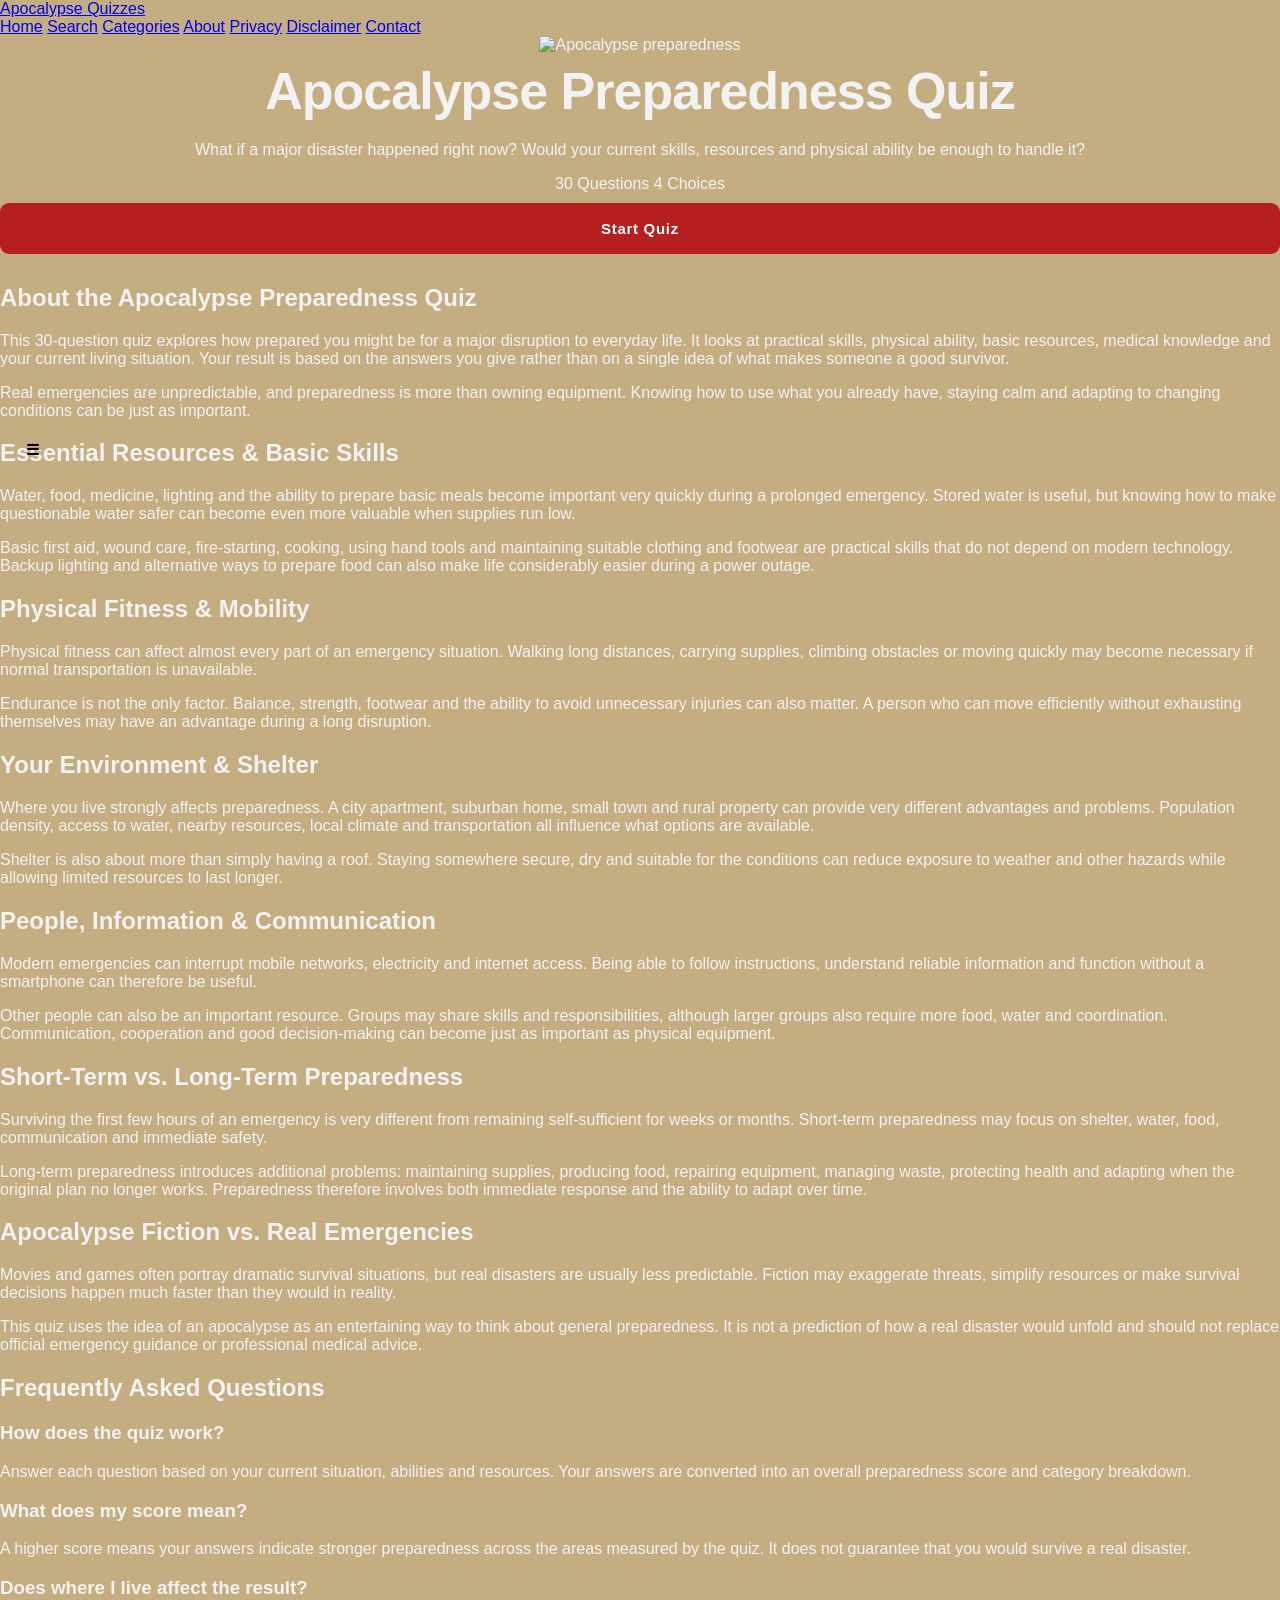
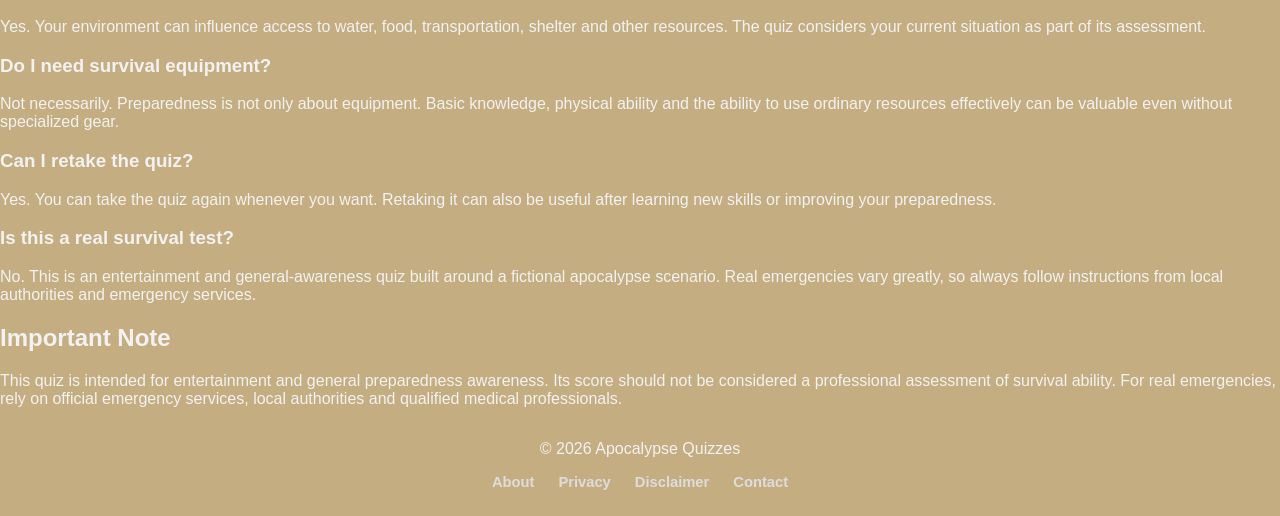
==== commit 04befdef: "Update index.html" ====
--- a/index.html
+++ b/index.html
@@ -6,7 +6,8 @@
 
 <meta charset="UTF-8">
 
-<meta name="viewport" content="width=device-width, initial-scale=1.0">
+<meta name="viewport"
+    content="width=device-width, initial-scale=1.0">
 
 <title>Apocalypse Preparedness Quiz</title>
 
@@ -21,185 +22,155 @@
 <link rel="canonical"
     href="https://apocalypsequizzes.com/apocalypse-preparedness-quiz/">
 
-<meta property="og:type" content="website">
-
 <meta property="og:title"
     content="Apocalypse Preparedness Quiz">
 
 <meta property="og:description"
-    content="What if the apocalypse started right now? Take the 30-question Apocalypse Preparedness Quiz and discover how prepared you really are.">
+    content="How prepared would you be if a major disaster happened today? Take the 30-question Apocalypse Preparedness Quiz.">
+
+<meta property="og:type"
+    content="website">
 
 <meta property="og:url"
     content="https://apocalypsequizzes.com/apocalypse-preparedness-quiz/">
 
-<meta property="og:site_name"
-    content="Apocalypse Quizzes">
-
-<meta name="twitter:card" content="summary">
+<meta property="og:image"
+    content="https://apocalypsequizzes.com/images/preparedness.png">
+
+<meta name="twitter:card"
+    content="summary_large_image">
 
 <meta name="twitter:title"
     content="Apocalypse Preparedness Quiz">
 
 <meta name="twitter:description"
-    content="Take the 30-question Apocalypse Preparedness Quiz and discover your fictional preparedness score from 0–100%.">
-
-<link rel="icon" type="image/png" href="favicon.png">
-
-<link rel="stylesheet" href="style.css">
-
-<script async src="https://www.googletagmanager.com/gtag/js?id=G-YC3ERJSBST"></script>
+    content="Test your physical ability, resources, practical skills and preparedness in this 30-question apocalypse quiz.">
+
+<meta name="twitter:image"
+    content="https://apocalypsequizzes.com/images/preparedness.png">
+
+<link rel="icon" href="../favicon.ico">
+
+<link rel="stylesheet" href="../style.css">
+
+<script async
+    src="https://www.googletagmanager.com/gtag/js?id=G-XXXXXXXXXX">
+</script>
 
 <script>
-    window.dataLayer = window.dataLayer || [];
-
-    function gtag() {
-        dataLayer.push(arguments);
-    }
-
-    gtag('js', new Date());
-
-    gtag('config', 'G-YC3ERJSBST');
+window.dataLayer = window.dataLayer || [];
+function gtag(){dataLayer.push(arguments);}
+gtag('js', new Date());
+gtag('config', 'G-XXXXXXXXXX');
 </script>
 
 <script async
-    src="https://pagead2.googlesyndication.com/pagead/js/adsbygoogle.js?client=ca-pub-2285244517360573"
-    crossorigin="anonymous"></script>
+    src="https://pagead2.googlesyndication.com/pagead/js/adsbygoogle.js?client=ca-pub-XXXXXXXXXXXX"
+    crossorigin="anonymous">
+</script>
 
 </head>
 
 <body>
 
-<header class="site-header">
-
-    <button
-        class="menu-toggle"
-        id="menu-toggle"
-        type="button"
-        aria-label="Open navigation"
-        aria-expanded="false"
-        aria-controls="site-menu">
-
-        <span></span>
-        <span></span>
-        <span></span>
-
-    </button>
-
-    <div class="site-title">
-        APOCALYPSE QUIZZES
+<header>
+
+    <div class="header-inner">
+
+        <a href="../" class="logo">
+            Apocalypse Quizzes
+        </a>
+
+        <button class="menu-toggle"
+                aria-label="Open menu">
+            ☰
+        </button>
+
+        <nav class="main-menu">
+
+            <a href="../">Home</a>
+
+            <a href="../search/">Search</a>
+
+            <a href="../categories/">Categories</a>
+
+            <a href="../about/">About</a>
+
+            <a href="../privacy/">Privacy</a>
+
+            <a href="../disclaimer/">Disclaimer</a>
+
+            <a href="../contact/">Contact</a>
+
+        </nav>
+
     </div>
 
 </header>
 
 
-<nav
-    class="site-menu"
-    id="site-menu"
-    aria-label="Main navigation"
-    hidden>
-
-    <div class="menu-links">
-
-        <a href="/">
-            🏠 Home
-        </a>
-
-        <a href="/search/">
-            🔎 Search Quizzes
-        </a>
-
-        <a href="/categories/">
-            📂 Categories
-        </a>
-
-        <div class="menu-divider"></div>
-
-        <a href="/about.html">
-            About
-        </a>
-
-        <a href="/privacy.html">
-            Privacy Policy
-        </a>
-
-        <a href="/disclaimer.html">
-            Disclaimer
-        </a>
-
-        <a href="/contact.html">
-            Contact
-        </a>
-
-    </div>
-
-</nav>
-
-
-<main class="container">
-
-
-    <!-- =====================================================
-         START SCREEN
-         ===================================================== -->
-
-    <section id="start-screen">
-
-        <div class="intro-card">
-
-            <img
-                src="preparedness.png"
-                alt="Apocalypse Preparedness Quiz"
-                class="quiz-start-image"
-            >
-
-            <p class="subtitle">
-
-                What if the apocalypse started right now?
-                Answer honestly based on what you have and what
-                you can actually do right now. There are no
-                perfect answers — only different levels of
-                preparedness.
-
-            </p>
-
-            <div class="info">
-
-                <span>30 Questions</span>
-
-                <span>•</span>
-
-                <span>4 Choices</span>
-
-            </div>
-
-            <button id="start-btn">
-                START QUIZ
-            </button>
-
-        </div>
-
-    </section>
-
-
-    <!-- =====================================================
-         QUIZ SCREEN
-         ===================================================== -->
-
-    <section id="quiz-screen" class="screen hidden">
-
-        <div class="quiz-header">
+<main>
+
+
+<!-- START SCREEN -->
+
+<section id="start-screen"
+         class="quiz-screen">
+
+    <div class="quiz-card">
+
+        <img
+            src="../images/preparedness.png"
+            alt="Apocalypse preparedness"
+            class="quiz-image">
+
+        <h1>Apocalypse Preparedness Quiz</h1>
+
+        <p class="quiz-intro">
+            What if a major disaster happened right now?
+            Would your current skills, resources and physical
+            ability be enough to handle it?
+        </p>
+
+        <div class="quiz-meta">
+
+            <span>30 Questions</span>
+
+            <span>4 Choices</span>
+
+        </div>
+
+        <button id="start-btn"
+                class="primary-btn">
+            Start Quiz
+        </button>
+
+    </div>
+
+</section>
+
+
+<!-- QUIZ SCREEN -->
+
+<section id="quiz-screen"
+         class="quiz-screen"
+         style="display:none;">
+
+    <div class="quiz-card">
+
+        <div class="quiz-top">
 
             <span id="question-number">
                 Question 1 of 30
             </span>
 
-            <span id="quiz-label">
+            <span>
                 PREPAREDNESS TEST
             </span>
 
         </div>
 
-        <div class="progress">
+        <div class="progress-container">
 
             <div id="progress-bar"></div>
 
@@ -211,1128 +182,442 @@
 
         <div class="quiz-navigation">
 
-            <button id="back-btn" class="nav-btn" disabled>
-                ← Back
+            <button id="prev-btn"
+                    class="secondary-btn">
+                Previous
             </button>
 
-            <button id="next-btn" class="nav-btn">
-                Next →
+            <button id="next-btn"
+                    class="primary-btn">
+                Next
             </button>
 
-            <button id="submit-btn" class="nav-btn submit-btn hidden" disabled>
-                Answer All Questions
+        </div>
+
+    </div>
+
+</section>
+
+
+<!-- RESULT SCREEN -->
+
+<section id="result-screen"
+         class="quiz-screen"
+         style="display:none;">
+
+    <div class="quiz-card">
+
+        <p class="result-label">
+            YOUR RESULT
+        </p>
+
+        <div id="score"></div>
+
+        <h2 id="result-title"></h2>
+
+        <p id="result-description"></p>
+
+        <div class="result-message">
+
+            <strong>
+                IF IT STARTED RIGHT NOW...
+            </strong>
+
+            <p id="result-scenario"></p>
+
+        </div>
+
+
+        <div class="category-results">
+
+            <h3>Preparedness Breakdown</h3>
+
+            <div id="category-breakdown"></div>
+
+        </div>
+
+
+        <div class="strength-weakness">
+
+            <div>
+
+                <h3>Strongest Area</h3>
+
+                <p id="strength"></p>
+
+            </div>
+
+            <div>
+
+                <h3>Area to Improve</h3>
+
+                <p id="weakness"></p>
+
+            </div>
+
+        </div>
+
+
+        <div class="result-actions">
+
+            <button id="restart-btn"
+                    class="primary-btn">
+                Take Again
             </button>
 
-        </div>
-
-    </section>
-
-
-    <!-- =====================================================
-         RESULT SCREEN
-         ===================================================== -->
-
-    <section id="result-screen" class="screen hidden">
-
-        <div id="result-icon" class="icon">
-            🧟
-        </div>
-
-        <p class="result-label">
-            YOUR PREPAREDNESS
-        </p>
-
-        <h1 id="result-title"></h1>
-
-        <div class="result-score">
-
-            <span id="final-score">
-                0
-            </span>%
-
-        </div>
-
-        <p id="result-description"></p>
-
-        <div class="intro-warning">
-
-            <p class="highlight">
-                ⚠️ IF IT STARTED RIGHT NOW...
-            </p>
-
-            <p id="right-now-description"></p>
-
-        </div>
-
-
-        <!-- CATEGORY BREAKDOWN -->
-
-        <div class="profile-section">
-
-            <h2>
-                YOUR SURVIVOR PROFILE
-            </h2>
-
-            <div class="profile-grid">
-
-                <div class="profile-item">
-
-                    <span class="profile-name">
-                        💪 Physical
-                    </span>
-
-                    <span id="physical-score">
-                        0%
-                    </span>
-
-                </div>
-
-                <div class="profile-item">
-
-                    <span class="profile-name">
-                        🩺 Medical
-                    </span>
-
-                    <span id="medical-score">
-                        0%
-                    </span>
-
-                </div>
-
-                <div class="profile-item">
-
-                    <span class="profile-name">
-                        🛠️ Practical Skills
-                    </span>
-
-                    <span id="practical-score">
-                        0%
-                    </span>
-
-                </div>
-
-                <div class="profile-item">
-
-                    <span class="profile-name">
-                        💧 Resources
-                    </span>
-
-                    <span id="resources-score">
-                        0%
-                    </span>
-
-                </div>
-
-                <div class="profile-item">
-
-                    <span class="profile-name">
-                        🏠 Environment
-                    </span>
-
-                    <span id="environment-score">
-                        0%
-                    </span>
-
-                </div>
-
-            </div>
-
-        </div>
-
-
-        <!-- STRENGTHS / WEAKNESS -->
-
-        <div class="strength-section">
-
-            <div class="strength-box">
-
-                <h3>
-                    💪 YOUR STRONGEST AREA
-                </h3>
-
-                <p id="strength-area">
-                    —
-                </p>
-
-            </div>
-
-            <div class="weakness-box">
-
-                <h3>
-                    ⚠️ AREA TO IMPROVE
-                </h3>
-
-                <p id="weakness-area">
-                    —
-                </p>
-
-            </div>
-
-        </div>
-
-
-        <!-- ACTION BUTTONS -->
-
-        <button id="restart-btn">
-            TRY AGAIN
-        </button>
-
-        <button id="share-btn">
-            📤 SHARE MY RESULT
-        </button>
-
-        <button id="challenge-btn">
-            🧟 CHALLENGE YOUR FRIENDS
-        </button>
-
-
-        <!-- =================================================
-             SUGGESTED QUIZZES
-             ================================================= -->
-
-        <section class="suggested-quizzes">
-
-            <h2>
-                Suggested Quizzes
-            </h2>
-
-            <p class="suggested-subtitle">
-                Think you can handle more? Try another quiz.
-            </p>
-
-            <div class="suggested-grid">
-
-                <a
-                    href="/ultimate-zombie-survival-test/"
-                    class="suggested-card">
+            <button id="share-btn"
+                    class="secondary-btn">
+                Share Result
+            </button>
+
+            <button id="challenge-btn"
+                    class="secondary-btn">
+                Challenge Friends
+            </button>
+
+        </div>
+
+
+        <div class="suggested-quizzes">
+
+            <h3>Try Another Quiz</h3>
+
+            <div class="quiz-suggestions">
+
+                <a href="../ultimate-zombie-survival-test/"
+                   class="suggestion-card">
 
                     <img
-                        src="ultimate-zombie.png"
-                        alt="Ultimate Zombie Survival Test"
-                        class="suggested-image"
-                    >
-
-                    <span class="suggested-title">
+                        src="../images/ultimate-zombie.png"
+                        alt="Ultimate Zombie Survival Test">
+
+                    <span>
                         Ultimate Zombie Survival Test
                     </span>
 
-                    <span class="suggested-description">
-                        Take the Ultimate Zombie Apocalypse Survival Test with 90 decisions.
+                </a>
+
+
+                <a href="../nuclear-apocalypse-quiz/"
+                   class="suggestion-card">
+
+                    <img
+                        src="../images/Nucleareapocalyse.png"
+                        alt="Nuclear Apocalypse Quiz">
+
+                    <span>
+                        Nuclear Apocalypse Quiz
                     </span>
 
                 </a>
 
 
-                <a
-                    href="/nuclear-apocalypse-quiz/"
-                    class="suggested-card">
+                <a href="../plague-survival-quiz/"
+                   class="suggestion-card">
 
                     <img
-                        src="Nucleareapocalyse.png"
-                        alt="Nuclear Apocalypse Survival Quiz"
-                        class="suggested-image"
-                    >
-
-                    <span class="suggested-title">
-                        Nuclear Apocalypse Survival Quiz
-                    </span>
-
-                    <span class="suggested-description">
-                        Could you survive a nuclear apocalypse?
-                    </span>
-
-                </a>
-
-
-                <a
-                    href="/plague-survival-quiz/"
-                    class="suggested-card">
-
-                    <img
-                        src="plague-survival.png"
-                        alt="Plague Survival Quiz"
-                        class="suggested-image"
-                    >
-
-                    <span class="suggested-title">
+                        src="../images/plague-survival.png"
+                        alt="Plague Survival Quiz">
+
+                    <span>
                         Plague Survival Quiz
                     </span>
 
-                    <span class="suggested-description">
-                        Discover how well you would survive a deadly outbreak.
-                    </span>
-
                 </a>
 
             </div>
 
-        </section>
-
-
-        <!-- MORE QUIZZES CTA -->
-
-        <div class="more-quizzes-card">
-
-            <h3>
-                Explore More Quizzes
-            </h3>
-
-            <p>
-                Discover more apocalypse, zombie, survival and dystopian quizzes.
-            </p>
-
-            <a href="/" class="more-quizzes-btn">
-                🧟 APOCALYPSE QUIZZES
-            </a>
-
-        </div>
-
-    </section>
-
-
-    <!-- =====================================================
-         HOMEPAGE INFORMATION
-         ===================================================== -->
-
-    <div id="home-info">
-
-
-        <!-- =================================================
-             ABOUT
-             ================================================= -->
-
-        <section class="home-info">
-
-            <h2>
-                About the Apocalypse Preparedness Quiz
-            </h2>
-
-            <p>
-                What if the apocalypse started at this exact
-                moment? This fictional preparedness quiz examines
-                the things that could influence your starting
-                position during a major crisis, including your
-                current environment, physical ability, practical
-                skills, medical knowledge and available resources.
-            </p>
-
-            <p>
-                The quiz contains 30 questions based on what you
-                actually have and what you can currently do.
-                Instead of assuming that everyone has the same
-                equipment or experience, the questions consider
-                differences in living conditions, transportation,
-                water supplies, electricity, physical endurance,
-                cooking ability, first-aid knowledge and other
-                everyday capabilities.
-            </p>
-
-            <p>
-                Your answers are converted into a fictional
-                preparedness score from 0 to 100%. The score is
-                not a scientific measurement and does not predict
-                whether someone would survive a real disaster.
-                It is designed as a way to think about how useful
-                your existing skills and resources might be in an
-                extreme fictional scenario.
-            </p>
-
-            <p>
-                One important idea behind preparedness is that
-                survival is not only about having equipment.
-                Knowledge, physical capability, access to clean
-                water, the ability to prepare food, basic medical
-                understanding, transportation and the ability to
-                adapt when normal services stop can all matter.
-            </p>
-
-            <p>
-                The quiz is built around one simple question:
-                <strong>
-                    how prepared are you if everything changes
-                    right now?
-                </strong>
-            </p>
-
-        </section>
-
-
-        <!-- =================================================
-             UNDERSTANDING PREPAREDNESS
-             ================================================= -->
-
-        <section class="home-info">
-
-            <h2>
-                What Does Being Prepared Actually Mean?
-            </h2>
-
-            <p>
-                In movies and survival fiction, preparedness is
-                often represented by weapons, underground bunkers
-                or huge stockpiles of supplies. Real-world
-                preparedness is usually much broader. A person can
-                have useful equipment but still be vulnerable if
-                they do not have enough water, cannot communicate,
-                have no way to obtain food or do not know how to
-                respond calmly when plans change.
-            </p>
-
-            <p>
-                Basic preparedness is about reducing dependence on
-                systems that may temporarily stop working. Modern
-                life depends on electricity, transportation,
-                communications, water treatment, food distribution,
-                healthcare and other infrastructure. A major
-                emergency can interrupt one or several of these
-                systems at the same time.
-            </p>
-
-            <p>
-                The goal of preparedness is therefore not to predict
-                the exact disaster. It is to have enough knowledge,
-                supplies and flexibility to cope with an unexpected
-                disruption.
-            </p>
-
-        </section>
-
-
-        <!-- =================================================
-             WATER
-             ================================================= -->
-
-        <section class="home-info">
-
-            <h2>
-                Why Water Is One of the Most Important Resources
-            </h2>
-
-            <p>
-                Water is one of the first things to consider when
-                preparing for an emergency. People need water for
-                drinking, cooking and basic hygiene, while additional
-                water may be required for cleaning and other
-                household needs.
-            </p>
-
-            <p>
-                During a major disruption, water availability can
-                become complicated even when a home normally has
-                reliable running water. Electricity failures,
-                damaged infrastructure, contamination or interruptions
-                to pumping and treatment can affect normal supplies.
-            </p>
-
-            <p>
-                Stored water can provide a temporary buffer when
-                normal services are interrupted. Containers should
-                be suitable for water storage and kept clean. Water
-                from an uncertain source should not automatically be
-                assumed to be safe simply because it looks clear.
-            </p>
-
-            <p>
-                Different emergencies require different responses.
-                Official emergency instructions should always take
-                priority when authorities issue warnings about water
-                contamination or public water supplies.
-            </p>
-
-        </section>
-
-
-        <!-- =================================================
-             FOOD
-             ================================================= -->
-
-        <section class="home-info">
-
-            <h2>
-                Food and Cooking During a Long Emergency
-            </h2>
-
-            <p>
-                Food becomes a different problem when normal
-                shopping and transportation are interrupted.
-                Refrigerated and frozen food can become difficult
-                to preserve during a prolonged power outage, while
-                stores may be inaccessible or temporarily closed.
-            </p>
-
-            <p>
-                Emergency food does not have to be complicated.
-                Shelf-stable foods that can be stored safely for
-                extended periods can provide useful reserves.
-                Examples include grains, canned foods, dried foods
-                and other products with appropriate storage lives.
-            </p>
-
-            <p>
-                Cooking ability can also become important. Someone
-                who knows how to prepare different meals from basic
-                ingredients has more flexibility than someone who
-                depends entirely on prepared food.
-            </p>
-
-            <p>
-                Food safety remains important during an emergency.
-                Spoiled food, unsafe water and poor hygiene can turn
-                a shortage into a serious health problem.
-            </p>
-
-        </section>
-
-
-        <!-- =================================================
-             MEDICAL
-             ================================================= -->
-
-        <section class="home-info">
-
-            <h2>
-                Basic Medical Preparedness
-            </h2>
-
-            <p>
-                A crisis does not eliminate ordinary injuries and
-                illnesses. Cuts, burns, sprains, infections and
-                other medical problems can still occur when access
-                to clinics or hospitals becomes difficult.
-            </p>
-
-            <p>
-                Basic first-aid knowledge can help a person respond
-                more effectively while waiting for professional
-                medical assistance. Knowing how to clean and protect
-                a minor wound, recognize when an injury requires
-                professional care and maintain basic hygiene can be
-                useful skills.
-            </p>
-
-            <p>
-                Regular medications can also become an important
-                preparedness consideration for people who depend on
-                them. A person's emergency plan should take their
-                legitimate medical needs into account rather than
-                assuming that normal access to pharmacies will always
-                continue.
-            </p>
-
-            <p>
-                The quiz's medical category is intentionally broad.
-                It is not a medical examination and does not diagnose
-                health conditions. Its purpose is to represent how
-                comfortable someone is with basic medical situations
-                within the fictional scenario.
-            </p>
-
-        </section>
-
-
-        <!-- =================================================
-             PHYSICAL ABILITY
-             ================================================= -->
-
-        <section class="home-info">
-
-            <h2>
-                Why Physical Ability Can Matter
-            </h2>
-
-            <p>
-                Physical fitness is only one part of preparedness,
-                but it can affect how easily someone performs
-                everyday tasks during a disruption. Walking longer
-                distances, carrying supplies, climbing stairs or
-                moving through uneven terrain may become more
-                demanding when transportation is unavailable.
-            </p>
-
-            <p>
-                Endurance is particularly useful because many
-                emergency situations may require repeated physical
-                effort rather than a single dramatic action.
-                However, physical strength does not replace planning,
-                knowledge, medical care or access to essential
-                resources.
-            </p>
-
-            <p>
-                Preparedness should also account for people with
-                different physical abilities. A good emergency plan
-                should be realistic about mobility limitations,
-                medical requirements and the needs of everyone in
-                the household.
-            </p>
-
-        </section>
-
-
-        <!-- =================================================
-             PRACTICAL SKILLS
-             ================================================= -->
-
-        <section class="home-info">
-
-            <h2>
-                Practical Skills Can Be More Valuable Than They Look
-            </h2>
-
-            <p>
-                Modern households rely on many devices and services
-                that make everyday tasks easier. During a prolonged
-                disruption, practical skills can become more useful.
-                Cooking, starting a fire safely, gardening, navigating,
-                repairing basic equipment and following instructions
-                can all provide additional flexibility.
-            </p>
-
-            <p>
-                Practical knowledge also allows people to make better
-                use of the resources they already have. Someone who
-                understands basic maintenance may be able to keep
-                equipment working longer, while someone familiar with
-                growing food may have more options if normal food
-                distribution is interrupted.
-            </p>
-
-            <p>
-                No individual needs to know everything. A household
-                or community can become more resilient when different
-                people have different useful skills.
-            </p>
-
-        </section>
-
-
-        <!-- =================================================
-             ELECTRICITY AND LIGHT
-             ================================================= -->
-
-        <section class="home-info">
-
-            <h2>
-                Electricity, Lighting and Backup Power
-            </h2>
-
-            <p>
-                Electricity affects far more than lighting. It can
-                influence refrigeration, communication, water pumps,
-                heating or cooling, medical equipment and many other
-                household systems.
-            </p>
-
-            <p>
-                A simple flashlight can therefore become surprisingly
-                useful during a prolonged outage. Keeping spare
-                batteries or maintaining a rechargeable light can
-                provide an alternative when normal lighting is
-                unavailable.
-            </p>
-
-            <p>
-                Backup power can also be useful, but every system has
-                limitations. Generators require appropriate fuel,
-                solar systems depend on available sunlight and
-                batteries eventually need recharging. Backup equipment
-                should be used safely and according to the
-                manufacturer's instructions.
-            </p>
-
-        </section>
-
-
-        <!-- =================================================
-             SHELTER AND ENVIRONMENT
-             ================================================= -->
-
-        <section class="home-info">
-
-            <h2>
-                Your Environment Is Part of Your Preparedness
-            </h2>
-
-            <p>
-                Where a person lives can significantly affect their
-                options during a fictional disaster. Urban areas,
-                suburbs, small towns and rural properties have
-                different advantages and disadvantages.
-            </p>
-
-            <p>
-                A city may provide access to hospitals, stores,
-                transportation and other services, while also having
-                a large population and greater dependence on complex
-                infrastructure. Rural locations may provide more
-                space and opportunities for food production, but
-                essential services can be farther away.
-            </p>
-
-            <p>
-                Buildings also matter. A person's shelter determines
-                how much storage space they have, how easily they can
-                access supplies and how dependent they are on outside
-                infrastructure.
-            </p>
-
-            <p>
-                There is no universally perfect location. The most
-                useful environment depends on the specific emergency,
-                available resources and the person's ability to use
-                what is around them.
-            </p>
-
-        </section>
-
-
-        <!-- =================================================
-             TRANSPORTATION
-             ================================================= -->
-
-        <section class="home-info">
-
-            <h2>
-                Transportation and Mobility
-            </h2>
-
-            <p>
-                Transportation can determine how easily someone can
-                reach supplies, medical care, family members or a
-                safer location. Cars can carry substantial amounts of
-                equipment but depend on fuel, functioning roads and
-                maintenance.
-            </p>
-
-            <p>
-                Motorcycles and bicycles generally use less fuel or
-                no fuel, but they have different limitations in terms
-                of carrying capacity, weather and terrain. Walking is
-                independent of fuel but requires physical endurance
-                and can take considerably longer.
-            </p>
-
-            <p>
-                Good preparedness does not mean assuming one method
-                of transportation will always work. Having alternative
-                ways to move around can provide additional flexibility
-                when roads, fuel supplies or public transportation are
-                disrupted.
-            </p>
-
-        </section>
-
-
-        <!-- =================================================
-             COMMUNICATION AND INFORMATION
-             ================================================= -->
-
-        <section class="home-info">
-
-            <h2>
-                Information Is a Survival Resource
-            </h2>
-
-            <p>
-                During a major emergency, reliable information can
-                be almost as important as physical supplies. People
-                may need to know which areas are affected, whether
-                roads are open, where assistance is available and
-                whether authorities have issued evacuation or
-                shelter instructions.
-            </p>
-
-            <p>
-                Modern phones are extremely useful but they depend
-                on batteries, networks and functioning infrastructure.
-                This is why emergency preparedness can include
-                alternative communication and information sources.
-            </p>
-
-            <p>
-                Rumors can also become dangerous during a crisis.
-                Sharing unverified information may cause people to
-                travel unnecessarily, ignore official warnings or
-                move toward hazardous areas. When possible, important
-                emergency decisions should be based on reliable
-                official information.
-            </p>
-
-        </section>
-
-
-        <!-- =================================================
-             PEOPLE AND COMMUNITY
-             ================================================= -->
-
-        <section class="home-info">
-
-            <h2>
-                Why Other People Matter
-            </h2>
-
-            <p>
-                Survival fiction often focuses on the idea of a lone
-                survivor, but prolonged emergencies can involve many
-                different tasks. Food preparation, childcare,
-                sanitation, repairs, medical care, security,
-                transportation and communication can all require
-                time and knowledge.
-            </p>
-
-            <p>
-                A group can provide more skills and resources than
-                one person, but groups also introduce challenges.
-                People may disagree about priorities, supplies,
-                responsibilities and risk. Trust, communication and
-                cooperation can therefore become important parts of
-                long-term resilience.
-            </p>
-
-            <p>
-                Preparedness is not necessarily about choosing
-                between complete isolation and a huge group. In many
-                situations, having reliable relationships and knowing
-                who can provide different skills may be more useful
-                than simply having more people around.
-            </p>
-
-        </section>
-
-
-        <!-- =================================================
-             LONG-TERM PREPAREDNESS
-             ================================================= -->
-
-        <section class="home-info">
-
-            <h2>
-                Short-Term Survival vs. Long-Term Preparedness
-            </h2>
-
-            <p>
-                The first hours of an emergency are very different
-                from the problems that appear after several weeks or
-                months. Short-term preparedness may focus on immediate
-                safety, communication, water and essential supplies.
-            </p>
-
-            <p>
-                Long-term disruption introduces additional problems.
-                People may need reliable food production, sanitation,
-                maintenance, medical care, energy, shelter and ways
-                to obtain or produce essential goods.
-            </p>
-
-            <p>
-                This distinction is one reason the quiz includes both
-                immediate resources and practical abilities. Having a
-                supply of food is useful, but knowing how to prepare
-                food, maintain equipment or grow something yourself
-                represents a different kind of preparedness.
-            </p>
-
-        </section>
-
-
-        <!-- =================================================
-             REAL-WORLD PREPAREDNESS
-             ================================================= -->
-
-        <section class="home-info">
-
-            <h2>
-                Apocalypse Fiction vs. Real Emergency Preparedness
-            </h2>
-
-            <p>
-                An apocalypse is a fictional extreme scenario. Real
-                emergencies are usually more specific: severe storms,
-                floods, earthquakes, wildfires, major power failures,
-                disease outbreaks, industrial accidents or other
-                local disasters.
-            </p>
-
-            <p>
-                The same basic principles can still be useful across
-                many different emergencies. Knowing how to receive
-                reliable information, maintain essential supplies,
-                obtain safe water, communicate with family members
-                and respond calmly can make a household more resilient.
-            </p>
-
-            <p>
-                Real emergency planning should always be adapted to
-                local hazards and official guidance. A plan suitable
-                for a flood may be inappropriate during a wildfire,
-                while an earthquake can create completely different
-                risks.
-            </p>
-
-            <p>
-                For a real emergency, follow instructions from
-                appropriate local authorities and emergency services.
-                This quiz is not a replacement for professional
-                emergency guidance.
-            </p>
-
-        </section>
-
-
-        <!-- =================================================
-             FAQ
-             ================================================= -->
-
-        <section class="home-info">
-
-            <h2>
-                Frequently Asked Questions
-            </h2>
-
-
-            <h3>
-                How does the Apocalypse Preparedness Quiz work?
-            </h3>
-
-            <p>
-                The quiz asks 30 questions about your current
-                environment, physical ability, medical knowledge,
-                practical skills and available resources. Your
-                selections are converted into a fictional
-                preparedness percentage.
-            </p>
-
-
-            <h3>
-                How many questions are in the quiz?
-            </h3>
-
-            <p>
-                There are 30 questions. Each question presents
-                several possible answers, allowing you to describe
-                your current situation rather than choosing from
-                completely right-or-wrong survival rules.
-            </p>
-
-
-            <h3>
-                What does the preparedness score mean?
-            </h3>
-
-            <p>
-                The score is a fictional calculation based on the
-                characteristics measured by this quiz. A higher
-                percentage means that your selected answers provide
-                more of the advantages represented by the scoring
-                system.
-            </p>
-
-
-            <h3>
-                Is a higher score guaranteed to mean I would survive?
-            </h3>
-
-            <p>
-                No. Real disasters are unpredictable, and survival
-                depends on circumstances that cannot be represented
-                by a short online quiz. The result is intended for
-                entertainment and reflection rather than prediction.
-            </p>
-
-
-            <h3>
-                Why does the quiz ask about my location?
-            </h3>
-
-            <p>
-                Your environment can affect preparedness. Urban,
-                suburban, small-town and rural locations can provide
-                different combinations of services, resources,
-                transportation options and potential challenges.
-            </p>
-
-
-            <h3>
-                Why are water and electricity included?
-            </h3>
-
-            <p>
-                Many everyday activities depend on reliable water
-                and electricity. A prolonged disruption can affect
-                drinking water, cooking, refrigeration, lighting,
-                communication and other household activities.
-            </p>
-
-
-            <h3>
-                Why are practical skills included?
-            </h3>
-
-            <p>
-                Skills can remain useful even when equipment or
-                services are unavailable. Cooking, navigation,
-                gardening, basic maintenance and other practical
-                abilities can give someone more options when normal
-                systems are disrupted.
-            </p>
-
-
-            <h3>
-                Why does the quiz ask about physical fitness?
-            </h3>
-
-            <p>
-                Some emergencies may require walking, carrying
-                supplies, climbing or performing other physical
-                tasks. Physical ability is only one part of
-                preparedness and does not replace planning or
-                practical knowledge.
-            </p>
-
-
-            <h3>
-                Why does the quiz ask about medical knowledge?
-            </h3>
-
-            <p>
-                Minor injuries and illnesses can occur during any
-                crisis. Basic first-aid knowledge and awareness of
-                personal medical requirements can be useful when
-                normal access to healthcare is disrupted.
-            </p>
-
-
-            <h3>
-                Do weapons determine whether someone is prepared?
-            </h3>
-
-            <p>
-                No single piece of equipment determines preparedness.
-                The quiz considers a broader combination of resources,
-                physical ability, medical knowledge, practical skills
-                and environment. Equipment is only one part of a
-                larger preparedness picture.
-            </p>
-
-
-            <h3>
-                Is this quiz based on a real apocalypse?
-            </h3>
-
-            <p>
-                No. The apocalypse scenario is fictional. The quiz
-                uses general preparedness concepts to create an
-                entertaining hypothetical situation.
-            </p>
-
-
-            <h3>
-                Can I take the quiz again?
-            </h3>
-
-            <p>
-                Yes. You can restart the quiz and experiment with
-                different answers. Trying different scenarios can
-                also show which categories have the biggest effect
-                on your fictional preparedness score.
-            </p>
-
-
-            <h3>
-                Can I challenge my friends?
-            </h3>
-
-            <p>
-                Yes. After completing the quiz, use the Challenge
-                Your Friends button to share the quiz and compare
-                preparedness scores.
-            </p>
-
-
-            <h3>
-                Is this quiz real emergency advice?
-            </h3>
-
-            <p>
-                No. This is a fictional entertainment quiz and should
-                not be treated as emergency, medical, survival or
-                disaster-response instructions. During a real
-                emergency, follow instructions from local authorities,
-                emergency services and qualified public-health or
-                disaster-management organizations.
-            </p>
-
-        </section>
-
-
-        <!-- =================================================
-             FINAL DISCLAIMER
-             ================================================= -->
-
-        <section class="home-info">
-
-            <h2>
-                Important Note About This Quiz
-            </h2>
-
-            <p>
-                The Apocalypse Preparedness Quiz is designed for
-                entertainment, fictional scenario building and
-                general preparedness awareness. Its score is not a
-                scientific assessment of survival ability and does
-                not account for every factor that could affect a real
-                emergency.
-            </p>
-
-            <p>
-                Real emergencies vary widely. The safest response
-                depends on the type of disaster, local conditions,
-                official instructions and the needs of the people
-                involved. Always prioritize legitimate emergency
-                guidance over fictional scenarios or online quizzes.
-            </p>
-
-        </section>
-
-    </div>
+        </div>
+
+
+        <a href="../"
+           class="more-quizzes">
+            Explore More Quizzes
+        </a>
+
+    </div>
+
+</section>
+
+
+<!-- INFORMATION -->
+
+<section id="home-info"
+         class="info-section">
+
+
+    <div class="info-card">
+
+        <h2>About the Apocalypse Preparedness Quiz</h2>
+
+        <p>
+            This 30-question quiz explores how prepared you might
+            be for a major disruption to everyday life. It looks
+            at practical skills, physical ability, basic resources,
+            medical knowledge and your current living situation.
+            Your result is based on the answers you give rather
+            than on a single idea of what makes someone a good
+            survivor.
+        </p>
+
+        <p>
+            Real emergencies are unpredictable, and preparedness
+            is more than owning equipment. Knowing how to use
+            what you already have, staying calm and adapting to
+            changing conditions can be just as important.
+        </p>
+
+    </div>
+
+
+    <div class="info-card">
+
+        <h2>Essential Resources &amp; Basic Skills</h2>
+
+        <p>
+            Water, food, medicine, lighting and the ability to
+            prepare basic meals become important very quickly
+            during a prolonged emergency. Stored water is useful,
+            but knowing how to make questionable water safer can
+            become even more valuable when supplies run low.
+        </p>
+
+        <p>
+            Basic first aid, wound care, fire-starting, cooking,
+            using hand tools and maintaining suitable clothing and
+            footwear are practical skills that do not depend on
+            modern technology. Backup lighting and alternative
+            ways to prepare food can also make life considerably
+            easier during a power outage.
+        </p>
+
+    </div>
+
+
+    <div class="info-card">
+
+        <h2>Physical Fitness &amp; Mobility</h2>
+
+        <p>
+            Physical fitness can affect almost every part of an
+            emergency situation. Walking long distances, carrying
+            supplies, climbing obstacles or moving quickly may
+            become necessary if normal transportation is
+            unavailable.
+        </p>
+
+        <p>
+            Endurance is not the only factor. Balance, strength,
+            footwear and the ability to avoid unnecessary injuries
+            can also matter. A person who can move efficiently
+            without exhausting themselves may have an advantage
+            during a long disruption.
+        </p>
+
+    </div>
+
+
+    <div class="info-card">
+
+        <h2>Your Environment &amp; Shelter</h2>
+
+        <p>
+            Where you live strongly affects preparedness. A city
+            apartment, suburban home, small town and rural property
+            can provide very different advantages and problems.
+            Population density, access to water, nearby resources,
+            local climate and transportation all influence what
+            options are available.
+        </p>
+
+        <p>
+            Shelter is also about more than simply having a roof.
+            Staying somewhere secure, dry and suitable for the
+            conditions can reduce exposure to weather and other
+            hazards while allowing limited resources to last
+            longer.
+        </p>
+
+    </div>
+
+
+    <div class="info-card">
+
+        <h2>People, Information &amp; Communication</h2>
+
+        <p>
+            Modern emergencies can interrupt mobile networks,
+            electricity and internet access. Being able to follow
+            instructions, understand reliable information and
+            function without a smartphone can therefore be useful.
+        </p>
+
+        <p>
+            Other people can also be an important resource.
+            Groups may share skills and responsibilities, although
+            larger groups also require more food, water and
+            coordination. Communication, cooperation and good
+            decision-making can become just as important as
+            physical equipment.
+        </p>
+
+    </div>
+
+
+    <div class="info-card">
+
+        <h2>Short-Term vs. Long-Term Preparedness</h2>
+
+        <p>
+            Surviving the first few hours of an emergency is very
+            different from remaining self-sufficient for weeks or
+            months. Short-term preparedness may focus on shelter,
+            water, food, communication and immediate safety.
+        </p>
+
+        <p>
+            Long-term preparedness introduces additional problems:
+            maintaining supplies, producing food, repairing
+            equipment, managing waste, protecting health and
+            adapting when the original plan no longer works.
+            Preparedness therefore involves both immediate
+            response and the ability to adapt over time.
+        </p>
+
+    </div>
+
+
+    <div class="info-card">
+
+        <h2>Apocalypse Fiction vs. Real Emergencies</h2>
+
+        <p>
+            Movies and games often portray dramatic survival
+            situations, but real disasters are usually less
+            predictable. Fiction may exaggerate threats, simplify
+            resources or make survival decisions happen much
+            faster than they would in reality.
+        </p>
+
+        <p>
+            This quiz uses the idea of an apocalypse as an
+            entertaining way to think about general preparedness.
+            It is not a prediction of how a real disaster would
+            unfold and should not replace official emergency
+            guidance or professional medical advice.
+        </p>
+
+    </div>
+
+
+    <!-- FAQ -->
+
+    <div class="info-card">
+
+        <h2>Frequently Asked Questions</h2>
+
+
+        <h3>How does the quiz work?</h3>
+
+        <p>
+            Answer each question based on your current situation,
+            abilities and resources. Your answers are converted
+            into an overall preparedness score and category
+            breakdown.
+        </p>
+
+
+        <h3>What does my score mean?</h3>
+
+        <p>
+            A higher score means your answers indicate stronger
+            preparedness across the areas measured by the quiz.
+            It does not guarantee that you would survive a real
+            disaster.
+        </p>
+
+
+        <h3>Does where I live affect the result?</h3>
+
+        <p>
+            Yes. Your environment can influence access to water,
+            food, transportation, shelter and other resources.
+            The quiz considers your current situation as part of
+            its assessment.
+        </p>
+
+
+        <h3>Do I need survival equipment?</h3>
+
+        <p>
+            Not necessarily. Preparedness is not only about
+            equipment. Basic knowledge, physical ability and the
+            ability to use ordinary resources effectively can be
+            valuable even without specialized gear.
+        </p>
+
+
+        <h3>Can I retake the quiz?</h3>
+
+        <p>
+            Yes. You can take the quiz again whenever you want.
+            Retaking it can also be useful after learning new
+            skills or improving your preparedness.
+        </p>
+
+
+        <h3>Is this a real survival test?</h3>
+
+        <p>
+            No. This is an entertainment and general-awareness
+            quiz built around a fictional apocalypse scenario.
+            Real emergencies vary greatly, so always follow
+            instructions from local authorities and emergency
+            services.
+        </p>
+
+    </div>
+
+
+    <div class="info-card disclaimer-card">
+
+        <h2>Important Note</h2>
+
+        <p>
+            This quiz is intended for entertainment and general
+            preparedness awareness. Its score should not be
+            considered a professional assessment of survival
+            ability. For real emergencies, rely on official
+            emergency services, local authorities and qualified
+            medical professionals.
+        </p>
+
+    </div>
+
+
+</section>
 
 </main>
 
 
-<!-- =====================================================
-     FOOTER
-     ===================================================== -->
-
-<footer class="site-footer">
+<footer>
 
     <div class="footer-inner">
 
-        <div class="footer-brand">
-            APOCALYPSE QUIZZES
-        </div>
+        <p>
+            &copy; 2026 Apocalypse Quizzes
+        </p>
 
         <div class="footer-links">
 
-            <a href="/about.html">
-                About
-            </a>
-
-            <a href="/privacy.html">
-                Privacy Policy
-            </a>
-
-            <a href="/disclaimer.html">
-                Disclaimer
-            </a>
-
-            <a href="/contact.html">
-                Contact
-            </a>
-
-        </div>
-
-        <div class="copyright">
-            © 2026 Apocalypse Quizzes
+            <a href="../about/">About</a>
+
+            <a href="../privacy/">Privacy</a>
+
+            <a href="../disclaimer/">Disclaimer</a>
+
+            <a href="../contact/">Contact</a>
+
         </div>
 
     </div>
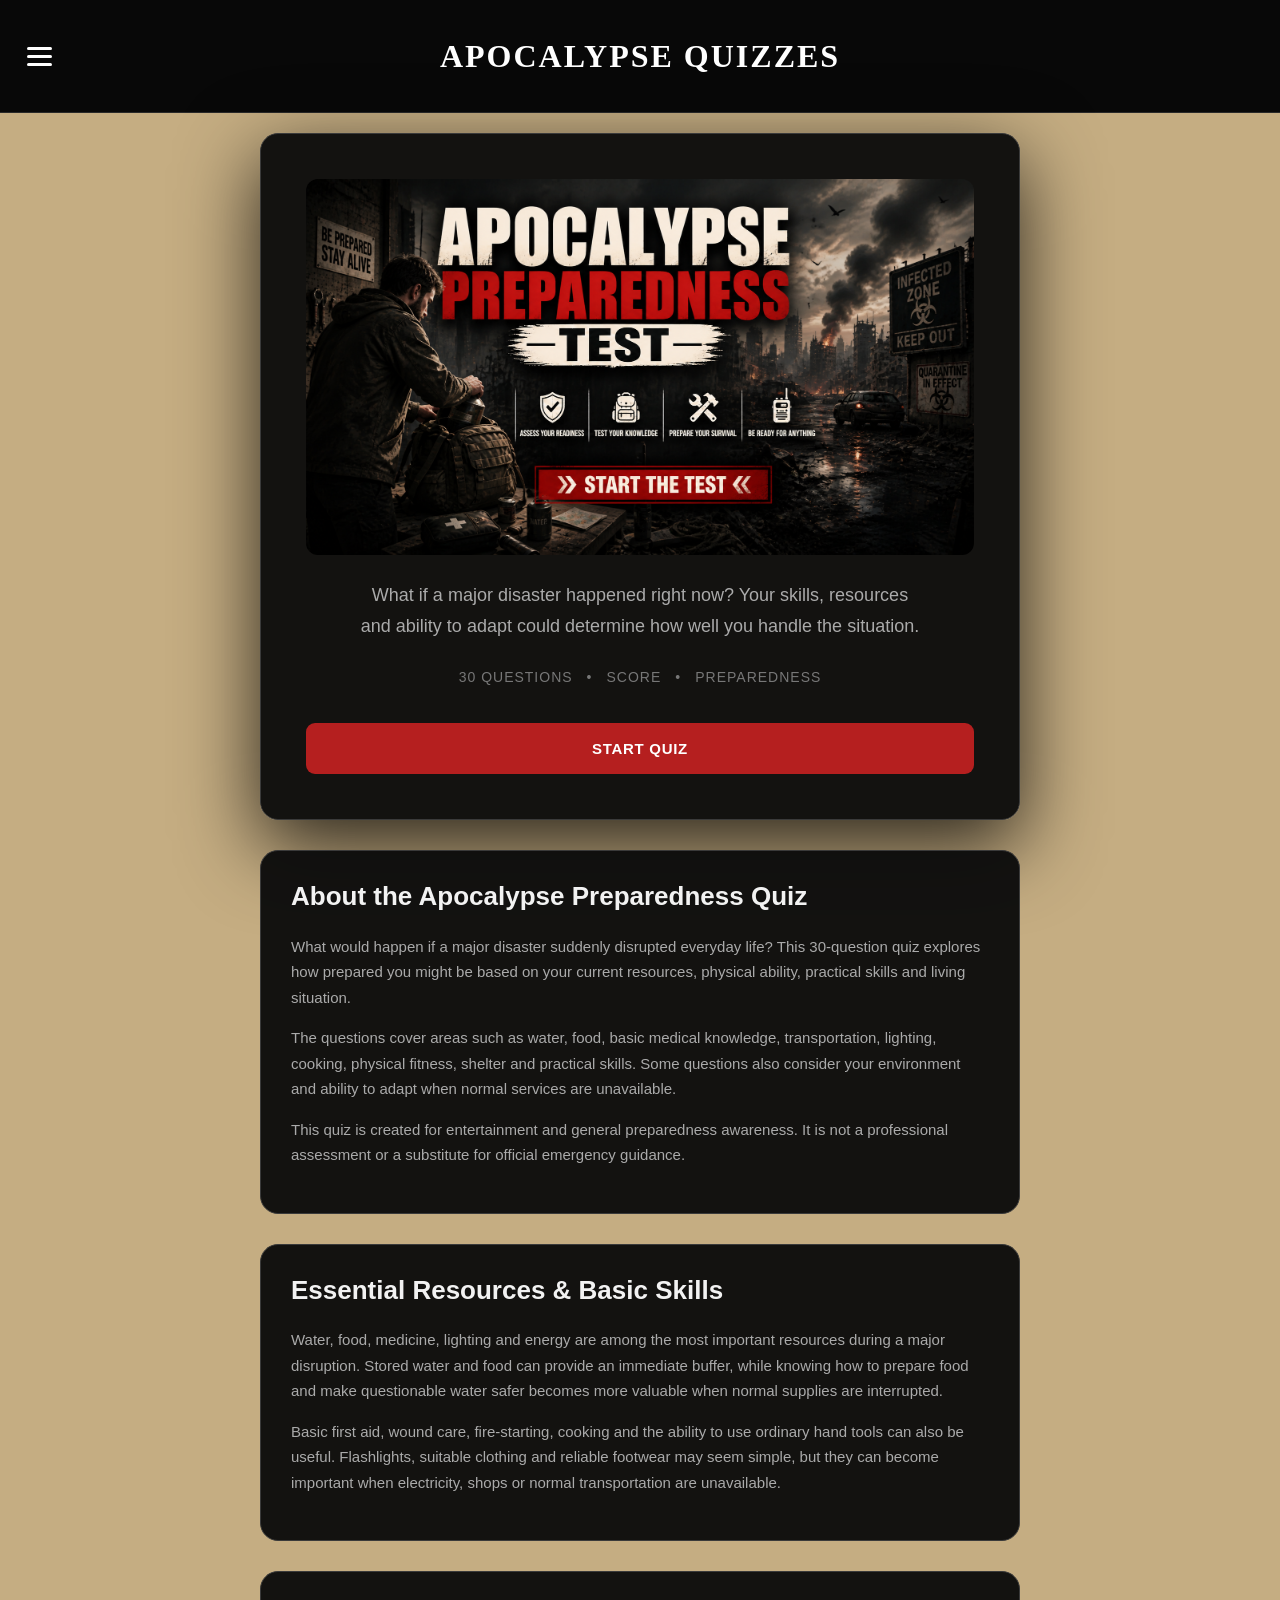
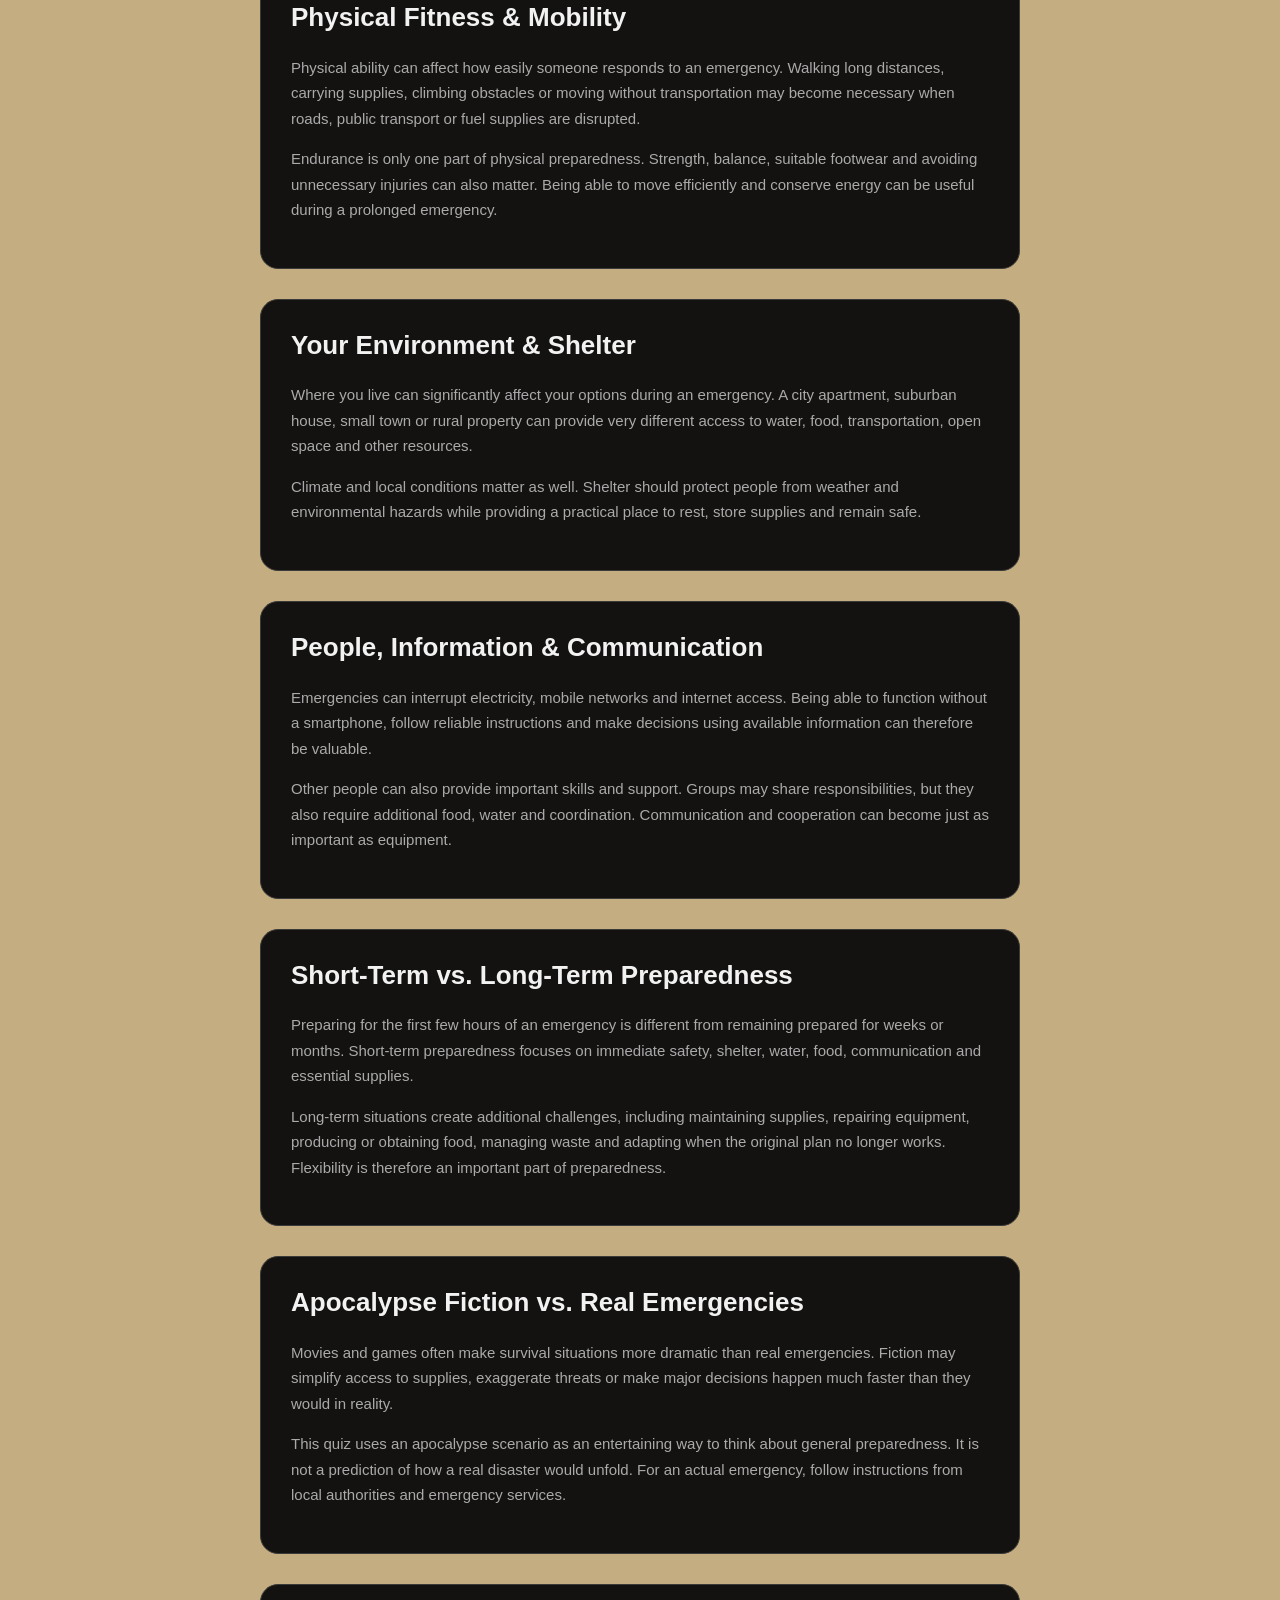
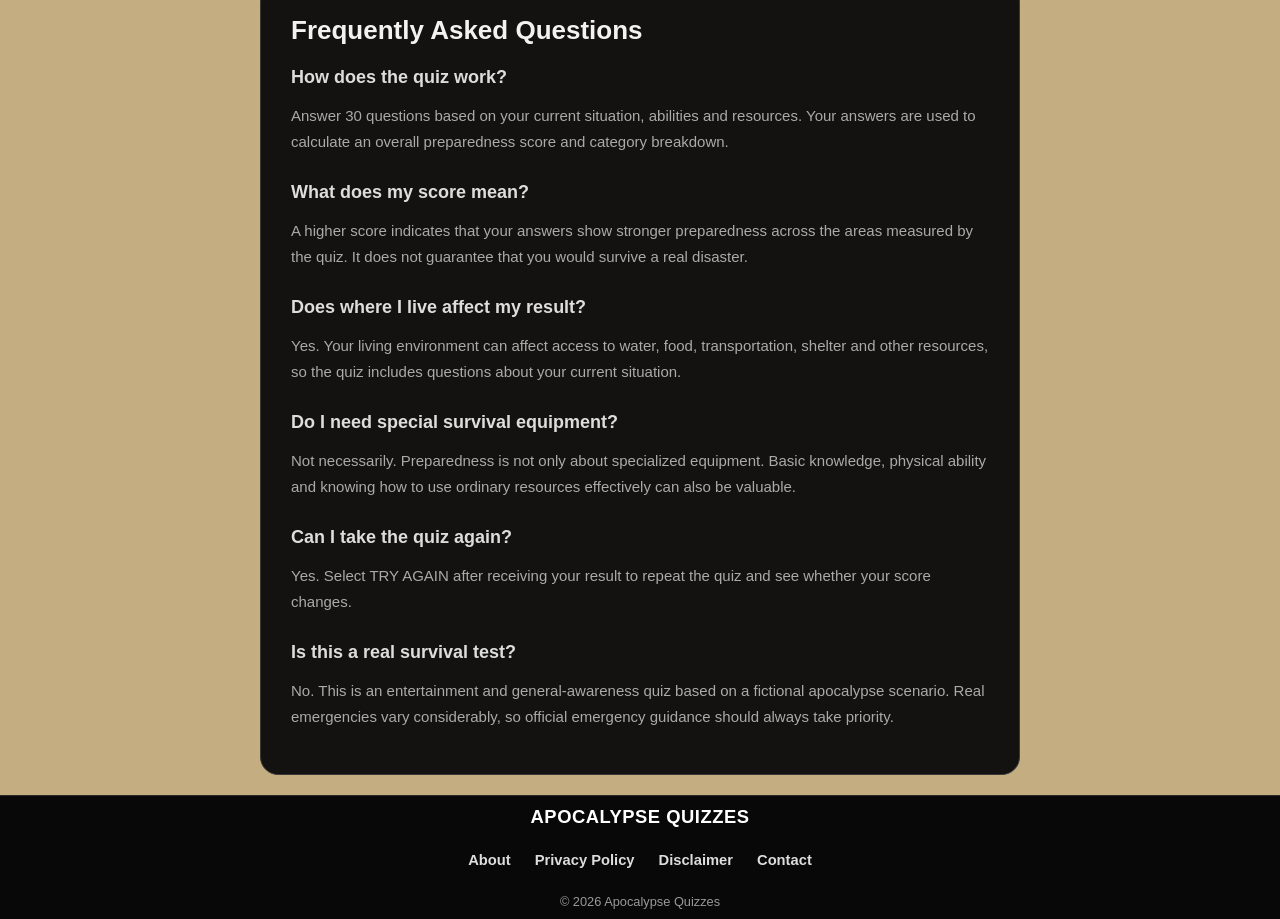
==== commit 820393b4: "Update index.html" ====
--- a/index.html
+++ b/index.html
@@ -22,23 +22,27 @@
 <link rel="canonical"
     href="https://apocalypsequizzes.com/apocalypse-preparedness-quiz/">
 
+<!-- Open Graph -->
+
 <meta property="og:title"
     content="Apocalypse Preparedness Quiz">
 
 <meta property="og:description"
     content="How prepared would you be if a major disaster happened today? Take the 30-question Apocalypse Preparedness Quiz.">
 
+<meta property="og:url"
+    content="https://apocalypsequizzes.com/apocalypse-preparedness-quiz/">
+
 <meta property="og:type"
     content="website">
 
-<meta property="og:url"
-    content="https://apocalypsequizzes.com/apocalypse-preparedness-quiz/">
-
-<meta property="og:image"
-    content="https://apocalypsequizzes.com/images/preparedness.png">
+<meta property="og:site_name"
+    content="Apocalypse Quizzes">
+
+<!-- Twitter -->
 
 <meta name="twitter:card"
-    content="summary_large_image">
+    content="summary">
 
 <meta name="twitter:title"
     content="Apocalypse Preparedness Quiz">
@@ -46,582 +50,811 @@
 <meta name="twitter:description"
     content="Test your physical ability, resources, practical skills and preparedness in this 30-question apocalypse quiz.">
 
-<meta name="twitter:image"
-    content="https://apocalypsequizzes.com/images/preparedness.png">
-
-<link rel="icon" href="../favicon.ico">
-
-<link rel="stylesheet" href="../style.css">
+    <link rel="icon" type="image/png" href="favicon.png">
+
+<link rel="stylesheet"
+    href="style.css">
+
+<!-- Google Analytics -->
 
 <script async
-    src="https://www.googletagmanager.com/gtag/js?id=G-XXXXXXXXXX">
+    src="https://www.googletagmanager.com/gtag/js?id=G-YC3ERJSBST"></script>
+
+<script>
+    window.dataLayer = window.dataLayer || [];
+
+    function gtag() {
+        dataLayer.push(arguments);
+    }
+
+    gtag('js', new Date());
+
+    gtag('config', 'G-YC3ERJSBST');
 </script>
 
-<script>
-window.dataLayer = window.dataLayer || [];
-function gtag(){dataLayer.push(arguments);}
-gtag('js', new Date());
-gtag('config', 'G-XXXXXXXXXX');
-</script>
+<!-- Google AdSense -->
 
 <script async
-    src="https://pagead2.googlesyndication.com/pagead/js/adsbygoogle.js?client=ca-pub-XXXXXXXXXXXX"
-    crossorigin="anonymous">
-</script>
+    src="https://pagead2.googlesyndication.com/pagead/js/adsbygoogle.js?client=ca-pub-2285244517360573"
+    crossorigin="anonymous"></script>
 
 </head>
 
+
 <body>
 
-<header>
-
-    <div class="header-inner">
-
-        <a href="../" class="logo">
-            Apocalypse Quizzes
+<header class="site-header">
+
+    <button
+        class="menu-toggle"
+        id="menu-toggle"
+        type="button"
+        aria-label="Open navigation"
+        aria-expanded="false"
+        aria-controls="site-menu">
+
+        <span></span>
+        <span></span>
+        <span></span>
+
+    </button>
+
+    <div class="site-title">
+        APOCALYPSE QUIZZES
+    </div>
+
+</header>
+
+
+<nav
+    class="site-menu"
+    id="site-menu"
+    aria-label="Main navigation"
+    hidden>
+
+    <div class="menu-links">
+
+        <a href="/">
+            🏠 Home
         </a>
 
-        <button class="menu-toggle"
-                aria-label="Open menu">
-            ☰
+        <a href="/search/">
+            🔎 Search Quizzes
+        </a>
+
+        <a href="/categories/">
+            📂 Categories
+        </a>
+
+        <div class="menu-divider"></div>
+
+        <a href="/about.html">
+            About
+        </a>
+
+        <a href="/privacy.html">
+            Privacy Policy
+        </a>
+
+        <a href="/disclaimer.html">
+            Disclaimer
+        </a>
+
+        <a href="/contact.html">
+            Contact
+        </a>
+
+    </div>
+
+</nav>
+
+
+<main class="container">
+
+
+    <!-- =====================================================
+         START SCREEN
+         ===================================================== -->
+
+    <section id="start-screen" class="screen">
+
+        <img src="preparedness.png"
+            alt="Apocalypse Preparedness Quiz"
+            class="quiz-start-image">
+
+
+        <p class="subtitle">
+            What if a major disaster happened right now?
+            Your skills, resources and ability to adapt could
+            determine how well you handle the situation.
+        </p>
+
+        <div class="info">
+
+            <span>30 Questions</span>
+
+            <span>•</span>
+
+            <span>Score</span>
+
+            <span>•</span>
+
+            <span>Preparedness</span>
+
+        </div>
+
+        <button id="start-btn">
+            START QUIZ
         </button>
 
-        <nav class="main-menu">
-
-            <a href="../">Home</a>
-
-            <a href="../search/">Search</a>
-
-            <a href="../categories/">Categories</a>
-
-            <a href="../about/">About</a>
-
-            <a href="../privacy/">Privacy</a>
-
-            <a href="../disclaimer/">Disclaimer</a>
-
-            <a href="../contact/">Contact</a>
-
-        </nav>
-
-    </div>
-
-</header>
-
-
-<main>
-
-
-<!-- START SCREEN -->
-
-<section id="start-screen"
-         class="quiz-screen">
-
-    <div class="quiz-card">
-
-        <img
-            src="../images/preparedness.png"
-            alt="Apocalypse preparedness"
-            class="quiz-image">
-
-        <h1>Apocalypse Preparedness Quiz</h1>
-
-        <p class="quiz-intro">
-            What if a major disaster happened right now?
-            Would your current skills, resources and physical
-            ability be enough to handle it?
-        </p>
-
-        <div class="quiz-meta">
-
-            <span>30 Questions</span>
-
-            <span>4 Choices</span>
+    </section>
+
+
+
+    <!-- =====================================================
+         QUIZ SCREEN
+         ===================================================== -->
+
+    <section id="quiz-screen"
+        class="screen hidden">
+
+        <div class="quiz-card">
+
+            <div class="quiz-top">
+
+                <span id="question-number">
+                    Question 1 of 30
+                </span>
+
+                <span class="hazard-small">
+                    ⚠️
+                </span>
+
+            </div>
+
+
+            <div class="progress-container">
+
+                <div id="progress-bar"
+                    class="progress-bar">
+                </div>
+
+            </div>
+
+
+            <div class="question-area">
+
+                <h2 id="question">
+                    Question
+                </h2>
+
+            </div>
+
+
+            <div id="answers"
+                class="answers">
+            </div>
+
+
+            <div class="quiz-navigation">
+
+                <button id="back-btn"
+                    class="nav-btn"
+                    disabled>
+                    ← Back
+                </button>
+
+                <button id="next-btn"
+                    class="nav-btn">
+                    Next →
+                </button>
+
+                <button id="submit-btn"
+                    class="nav-btn submit-btn hidden"
+                    disabled>
+                    Answer All Questions
+                </button>
+
+            </div>
 
         </div>
 
-        <button id="start-btn"
-                class="primary-btn">
-            Start Quiz
-        </button>
-
-    </div>
-
-</section>
-
-
-<!-- QUIZ SCREEN -->
-
-<section id="quiz-screen"
-         class="quiz-screen"
-         style="display:none;">
-
-    <div class="quiz-card">
-
-        <div class="quiz-top">
-
-            <span id="question-number">
-                Question 1 of 30
-            </span>
-
-            <span>
-                PREPAREDNESS TEST
-            </span>
+    </section>
+
+
+
+    <!-- =====================================================
+         RESULT SCREEN
+         ===================================================== -->
+
+    <section id="result-screen"
+        class="screen hidden">
+
+        <div class="result-card">
+
+            <p class="result-label">
+                YOUR PREPAREDNESS RESULT
+            </p>
+
+            <h2 id="result-title">
+                Apocalypse Survivor
+            </h2>
+
+
+            <div class="score-display">
+
+                <span id="final-score">
+                    0
+                </span>
+
+                <span class="percent">
+                    %
+                </span>
+
+            </div>
+
+
+            <p class="score-label">
+                Preparedness Score
+            </p>
+
+
+            <div class="result-description-box">
+
+                <p id="result-description">
+                    Your result will appear here.
+                </p>
+
+            </div>
+
+
+            <div class="survival-box">
+
+                <span class="box-label">
+                    IF IT STARTED RIGHT NOW...
+                </span>
+
+                <strong id="survival-time">
+                    —
+                </strong>
+
+            </div>
+
+
+
+            <!-- =========================
+                 CATEGORY BREAKDOWN
+            ========================== -->
+
+            <div class="morality-section">
+
+                <h3>
+                    📊 Preparedness Breakdown
+                </h3>
+
+                <div class="morality-score">
+
+                    <span id="morality-score">
+                        0%
+                    </span>
+
+                </div>
+
+                <p id="morality-description">
+                    Your category results will appear here.
+                </p>
+
+            </div>
+
+
+
+            <!-- =========================
+                 ACTION BUTTONS
+            ========================== -->
+
+            <div class="result-buttons">
+
+                <button id="restart-btn"
+                    class="primary-btn">
+                    🔄 TRY AGAIN
+                </button>
+
+                <button id="share-btn"
+                    class="secondary-btn">
+                    📤 SHARE RESULT
+                </button>
+
+                <button id="challenge-btn"
+                    class="secondary-btn">
+                    ⚡ CHALLENGE SOMEONE
+                </button>
+
+            </div>
 
         </div>
 
-        <div class="progress-container">
-
-            <div id="progress-bar"></div>
-
-        </div>
-
-        <h2 id="question"></h2>
-
-        <div id="answers"></div>
-
-        <div class="quiz-navigation">
-
-            <button id="prev-btn"
-                    class="secondary-btn">
-                Previous
-            </button>
-
-            <button id="next-btn"
-                    class="primary-btn">
-                Next
-            </button>
-
-        </div>
-
-    </div>
-
-</section>
-
-
-<!-- RESULT SCREEN -->
-
-<section id="result-screen"
-         class="quiz-screen"
-         style="display:none;">
-
-    <div class="quiz-card">
-
-        <p class="result-label">
-            YOUR RESULT
-        </p>
-
-        <div id="score"></div>
-
-        <h2 id="result-title"></h2>
-
-        <p id="result-description"></p>
-
-        <div class="result-message">
-
-            <strong>
-                IF IT STARTED RIGHT NOW...
-            </strong>
-
-            <p id="result-scenario"></p>
-
-        </div>
-
-
-        <div class="category-results">
-
-            <h3>Preparedness Breakdown</h3>
-
-            <div id="category-breakdown"></div>
-
-        </div>
-
-
-        <div class="strength-weakness">
-
-            <div>
-
-                <h3>Strongest Area</h3>
-
-                <p id="strength"></p>
-
-            </div>
-
-            <div>
-
-                <h3>Area to Improve</h3>
-
-                <p id="weakness"></p>
-
-            </div>
-
-        </div>
-
-
-        <div class="result-actions">
-
-            <button id="restart-btn"
-                    class="primary-btn">
-                Take Again
-            </button>
-
-            <button id="share-btn"
-                    class="secondary-btn">
-                Share Result
-            </button>
-
-            <button id="challenge-btn"
-                    class="secondary-btn">
-                Challenge Friends
-            </button>
-
-        </div>
-
-
-        <div class="suggested-quizzes">
-
-            <h3>Try Another Quiz</h3>
-
-            <div class="quiz-suggestions">
-
-                <a href="../ultimate-zombie-survival-test/"
-                   class="suggestion-card">
+
+        <!-- =================================================
+             SUGGESTED QUIZZES
+             ================================================= -->
+
+        <section class="suggested-quizzes">
+
+            <h2>
+                Suggested Quizzes
+            </h2>
+
+            <p class="suggested-subtitle">
+                Think you can handle more? Try another quiz.
+            </p>
+
+            <div class="suggested-grid">
+
+
+                <!-- ZOMBIE QUIZ -->
+
+                <a href="/ultimate-zombie-survival-test/"
+                   class="suggested-card">
 
                     <img
-                        src="../images/ultimate-zombie.png"
-                        alt="Ultimate Zombie Survival Test">
-
-                    <span>
+                        src="ultimate-zombie.png"
+                        alt="Ultimate Zombie Survival Test"
+                        class="suggested-image">
+
+                    <span class="suggested-title">
                         Ultimate Zombie Survival Test
                     </span>
 
+                    <span class="suggested-description">
+                        Test your survival decisions in a zombie apocalypse
+                    </span>
+
                 </a>
 
 
-                <a href="../nuclear-apocalypse-quiz/"
-                   class="suggestion-card">
+                <!-- NUCLEAR QUIZ -->
+
+                <a href="/nuclear-apocalypse-quiz/"
+                   class="suggested-card">
 
                     <img
-                        src="../images/Nucleareapocalyse.png"
-                        alt="Nuclear Apocalypse Quiz">
-
-                    <span>
-                        Nuclear Apocalypse Quiz
+                        src="Nucleareapocalyse.png"
+                        alt="Nuclear Apocalypse Survival Quiz"
+                        class="suggested-image">
+
+                    <span class="suggested-title">
+                        Nuclear Apocalypse Survival Quiz
                     </span>
 
+                    <span class="suggested-description">
+                        Make difficult choices after a nuclear catastrophe
+                    </span>
+
                 </a>
 
 
-                <a href="../plague-survival-quiz/"
-                   class="suggestion-card">
+                <!-- PLAGUE QUIZ -->
+
+                <a href="/plague-survival-quiz/"
+                   class="suggested-card">
 
                     <img
-                        src="../images/plague-survival.png"
-                        alt="Plague Survival Quiz">
-
-                    <span>
+                        src="plague-survival.png"
+                        alt="Plague Survival Quiz"
+                        class="suggested-image">
+
+                    <span class="suggested-title">
                         Plague Survival Quiz
                     </span>
 
+                    <span class="suggested-description">
+                        Test your decisions during a deadly outbreak
+                    </span>
+
                 </a>
 
-            </div>
+
+            </div>
+
+        </section>
+
+
+        <!-- MORE QUIZZES CTA -->
+
+        <div class="more-quizzes-card">
+
+            <h3>
+                Explore More Quizzes
+            </h3>
+
+            <p>
+                Discover more apocalypse, zombie, survival and
+                dystopian quizzes.
+            </p>
+
+            <a href="/" class="more-quizzes-btn">
+                🧟 APOCALYPSE QUIZZES
+            </a>
 
         </div>
 
-
-        <a href="../"
-           class="more-quizzes">
-            Explore More Quizzes
-        </a>
+    </section>
+
+
+
+    <!-- =====================================================
+         HOMEPAGE INFORMATION
+         ===================================================== -->
+
+    <div id="home-info">
+
+
+        <!-- =========================
+             ABOUT
+        ========================== -->
+
+        <section class="home-info">
+
+            <h2>
+                About the Apocalypse Preparedness Quiz
+            </h2>
+
+
+            <p>
+                What would happen if a major disaster suddenly
+                disrupted everyday life? This 30-question quiz
+                explores how prepared you might be based on your
+                current resources, physical ability, practical
+                skills and living situation.
+            </p>
+
+
+            <p>
+                The questions cover areas such as water, food,
+                basic medical knowledge, transportation, lighting,
+                cooking, physical fitness, shelter and practical
+                skills. Some questions also consider your
+                environment and ability to adapt when normal
+                services are unavailable.
+            </p>
+
+
+            <p class="disclaimer">
+                This quiz is created for entertainment and general
+                preparedness awareness. It is not a professional
+                assessment or a substitute for official emergency
+                guidance.
+            </p>
+
+        </section>
+
+
+
+        <!-- =========================
+             ESSENTIAL RESOURCES
+        ========================== -->
+
+        <section class="home-info">
+
+            <h2>
+                Essential Resources &amp; Basic Skills
+            </h2>
+
+
+            <p>
+                Water, food, medicine, lighting and energy are
+                among the most important resources during a major
+                disruption. Stored water and food can provide an
+                immediate buffer, while knowing how to prepare
+                food and make questionable water safer becomes
+                more valuable when normal supplies are interrupted.
+            </p>
+
+
+            <p>
+                Basic first aid, wound care, fire-starting,
+                cooking and the ability to use ordinary hand tools
+                can also be useful. Flashlights, suitable clothing
+                and reliable footwear may seem simple, but they can
+                become important when electricity, shops or normal
+                transportation are unavailable.
+            </p>
+
+        </section>
+
+
+
+        <!-- =========================
+             PHYSICAL FITNESS
+        ========================== -->
+
+        <section class="home-info">
+
+            <h2>
+                Physical Fitness &amp; Mobility
+            </h2>
+
+
+            <p>
+                Physical ability can affect how easily someone
+                responds to an emergency. Walking long distances,
+                carrying supplies, climbing obstacles or moving
+                without transportation may become necessary when
+                roads, public transport or fuel supplies are
+                disrupted.
+            </p>
+
+
+            <p>
+                Endurance is only one part of physical
+                preparedness. Strength, balance, suitable
+                footwear and avoiding unnecessary injuries can
+                also matter. Being able to move efficiently and
+                conserve energy can be useful during a prolonged
+                emergency.
+            </p>
+
+        </section>
+
+
+
+        <!-- =========================
+             ENVIRONMENT & SHELTER
+        ========================== -->
+
+        <section class="home-info">
+
+            <h2>
+                Your Environment &amp; Shelter
+            </h2>
+
+
+            <p>
+                Where you live can significantly affect your
+                options during an emergency. A city apartment,
+                suburban house, small town or rural property can
+                provide very different access to water, food,
+                transportation, open space and other resources.
+            </p>
+
+
+            <p>
+                Climate and local conditions matter as well.
+                Shelter should protect people from weather and
+                environmental hazards while providing a practical
+                place to rest, store supplies and remain safe.
+            </p>
+
+        </section>
+
+
+
+        <!-- =========================
+             PEOPLE & INFORMATION
+        ========================== -->
+
+        <section class="home-info">
+
+            <h2>
+                People, Information &amp; Communication
+            </h2>
+
+
+            <p>
+                Emergencies can interrupt electricity, mobile
+                networks and internet access. Being able to
+                function without a smartphone, follow reliable
+                instructions and make decisions using available
+                information can therefore be valuable.
+            </p>
+
+
+            <p>
+                Other people can also provide important skills and
+                support. Groups may share responsibilities, but
+                they also require additional food, water and
+                coordination. Communication and cooperation can
+                become just as important as equipment.
+            </p>
+
+        </section>
+
+
+
+        <!-- =========================
+             SHORT AND LONG TERM
+        ========================== -->
+
+        <section class="home-info">
+
+            <h2>
+                Short-Term vs. Long-Term Preparedness
+            </h2>
+
+
+            <p>
+                Preparing for the first few hours of an emergency
+                is different from remaining prepared for weeks or
+                months. Short-term preparedness focuses on immediate
+                safety, shelter, water, food, communication and
+                essential supplies.
+            </p>
+
+
+            <p>
+                Long-term situations create additional challenges,
+                including maintaining supplies, repairing equipment,
+                producing or obtaining food, managing waste and
+                adapting when the original plan no longer works.
+                Flexibility is therefore an important part of
+                preparedness.
+            </p>
+
+        </section>
+
+
+
+        <!-- =========================
+             FICTION VS REALITY
+        ========================== -->
+
+        <section class="home-info">
+
+            <h2>
+                Apocalypse Fiction vs. Real Emergencies
+            </h2>
+
+
+            <p>
+                Movies and games often make survival situations
+                more dramatic than real emergencies. Fiction may
+                simplify access to supplies, exaggerate threats or
+                make major decisions happen much faster than they
+                would in reality.
+            </p>
+
+
+            <p>
+                This quiz uses an apocalypse scenario as an
+                entertaining way to think about general
+                preparedness. It is not a prediction of how a
+                real disaster would unfold. For an actual
+                emergency, follow instructions from local
+                authorities and emergency services.
+            </p>
+
+        </section>
+
+
+
+        <!-- =========================
+             FAQ
+        ========================== -->
+
+        <section class="home-info">
+
+            <h2>
+                Frequently Asked Questions
+            </h2>
+
+
+            <h3>
+                How does the quiz work?
+            </h3>
+
+            <p>
+                Answer 30 questions based on your current
+                situation, abilities and resources. Your answers
+                are used to calculate an overall preparedness
+                score and category breakdown.
+            </p>
+
+
+            <h3>
+                What does my score mean?
+            </h3>
+
+            <p>
+                A higher score indicates that your answers show
+                stronger preparedness across the areas measured
+                by the quiz. It does not guarantee that you would
+                survive a real disaster.
+            </p>
+
+
+            <h3>
+                Does where I live affect my result?
+            </h3>
+
+            <p>
+                Yes. Your living environment can affect access to
+                water, food, transportation, shelter and other
+                resources, so the quiz includes questions about
+                your current situation.
+            </p>
+
+
+            <h3>
+                Do I need special survival equipment?
+            </h3>
+
+            <p>
+                Not necessarily. Preparedness is not only about
+                specialized equipment. Basic knowledge, physical
+                ability and knowing how to use ordinary resources
+                effectively can also be valuable.
+            </p>
+
+
+            <h3>
+                Can I take the quiz again?
+            </h3>
+
+            <p>
+                Yes. Select TRY AGAIN after receiving your result
+                to repeat the quiz and see whether your score
+                changes.
+            </p>
+
+
+            <h3>
+                Is this a real survival test?
+            </h3>
+
+            <p>
+                No. This is an entertainment and general-awareness
+                quiz based on a fictional apocalypse scenario.
+                Real emergencies vary considerably, so official
+                emergency guidance should always take priority.
+            </p>
+
+        </section>
+
 
     </div>
 
-</section>
-
-
-<!-- INFORMATION -->
-
-<section id="home-info"
-         class="info-section">
-
-
-    <div class="info-card">
-
-        <h2>About the Apocalypse Preparedness Quiz</h2>
-
-        <p>
-            This 30-question quiz explores how prepared you might
-            be for a major disruption to everyday life. It looks
-            at practical skills, physical ability, basic resources,
-            medical knowledge and your current living situation.
-            Your result is based on the answers you give rather
-            than on a single idea of what makes someone a good
-            survivor.
-        </p>
-
-        <p>
-            Real emergencies are unpredictable, and preparedness
-            is more than owning equipment. Knowing how to use
-            what you already have, staying calm and adapting to
-            changing conditions can be just as important.
-        </p>
+</main>
+
+
+
+<!-- =====================================================
+     FOOTER
+     ===================================================== -->
+
+<footer class="site-footer">
+
+    <div class="footer-inner">
+
+        <div class="footer-brand">
+            APOCALYPSE QUIZZES
+        </div>
+
+        <div class="footer-links">
+
+            <a href="/about.html">
+                About
+            </a>
+
+            <a href="/privacy.html">
+                Privacy Policy
+            </a>
+
+            <a href="/disclaimer.html">
+                Disclaimer
+            </a>
+
+            <a href="/contact.html">
+                Contact
+            </a>
+
+        </div>
+
+        <div class="copyright">
+            © 2026 Apocalypse Quizzes
+        </div>
 
     </div>
 
-
-    <div class="info-card">
-
-        <h2>Essential Resources &amp; Basic Skills</h2>
-
-        <p>
-            Water, food, medicine, lighting and the ability to
-            prepare basic meals become important very quickly
-            during a prolonged emergency. Stored water is useful,
-            but knowing how to make questionable water safer can
-            become even more valuable when supplies run low.
-        </p>
-
-        <p>
-            Basic first aid, wound care, fire-starting, cooking,
-            using hand tools and maintaining suitable clothing and
-            footwear are practical skills that do not depend on
-            modern technology. Backup lighting and alternative
-            ways to prepare food can also make life considerably
-            easier during a power outage.
-        </p>
-
-    </div>
-
-
-    <div class="info-card">
-
-        <h2>Physical Fitness &amp; Mobility</h2>
-
-        <p>
-            Physical fitness can affect almost every part of an
-            emergency situation. Walking long distances, carrying
-            supplies, climbing obstacles or moving quickly may
-            become necessary if normal transportation is
-            unavailable.
-        </p>
-
-        <p>
-            Endurance is not the only factor. Balance, strength,
-            footwear and the ability to avoid unnecessary injuries
-            can also matter. A person who can move efficiently
-            without exhausting themselves may have an advantage
-            during a long disruption.
-        </p>
-
-    </div>
-
-
-    <div class="info-card">
-
-        <h2>Your Environment &amp; Shelter</h2>
-
-        <p>
-            Where you live strongly affects preparedness. A city
-            apartment, suburban home, small town and rural property
-            can provide very different advantages and problems.
-            Population density, access to water, nearby resources,
-            local climate and transportation all influence what
-            options are available.
-        </p>
-
-        <p>
-            Shelter is also about more than simply having a roof.
-            Staying somewhere secure, dry and suitable for the
-            conditions can reduce exposure to weather and other
-            hazards while allowing limited resources to last
-            longer.
-        </p>
-
-    </div>
-
-
-    <div class="info-card">
-
-        <h2>People, Information &amp; Communication</h2>
-
-        <p>
-            Modern emergencies can interrupt mobile networks,
-            electricity and internet access. Being able to follow
-            instructions, understand reliable information and
-            function without a smartphone can therefore be useful.
-        </p>
-
-        <p>
-            Other people can also be an important resource.
-            Groups may share skills and responsibilities, although
-            larger groups also require more food, water and
-            coordination. Communication, cooperation and good
-            decision-making can become just as important as
-            physical equipment.
-        </p>
-
-    </div>
-
-
-    <div class="info-card">
-
-        <h2>Short-Term vs. Long-Term Preparedness</h2>
-
-        <p>
-            Surviving the first few hours of an emergency is very
-            different from remaining self-sufficient for weeks or
-            months. Short-term preparedness may focus on shelter,
-            water, food, communication and immediate safety.
-        </p>
-
-        <p>
-            Long-term preparedness introduces additional problems:
-            maintaining supplies, producing food, repairing
-            equipment, managing waste, protecting health and
-            adapting when the original plan no longer works.
-            Preparedness therefore involves both immediate
-            response and the ability to adapt over time.
-        </p>
-
-    </div>
-
-
-    <div class="info-card">
-
-        <h2>Apocalypse Fiction vs. Real Emergencies</h2>
-
-        <p>
-            Movies and games often portray dramatic survival
-            situations, but real disasters are usually less
-            predictable. Fiction may exaggerate threats, simplify
-            resources or make survival decisions happen much
-            faster than they would in reality.
-        </p>
-
-        <p>
-            This quiz uses the idea of an apocalypse as an
-            entertaining way to think about general preparedness.
-            It is not a prediction of how a real disaster would
-            unfold and should not replace official emergency
-            guidance or professional medical advice.
-        </p>
-
-    </div>
-
-
-    <!-- FAQ -->
-
-    <div class="info-card">
-
-        <h2>Frequently Asked Questions</h2>
-
-
-        <h3>How does the quiz work?</h3>
-
-        <p>
-            Answer each question based on your current situation,
-            abilities and resources. Your answers are converted
-            into an overall preparedness score and category
-            breakdown.
-        </p>
-
-
-        <h3>What does my score mean?</h3>
-
-        <p>
-            A higher score means your answers indicate stronger
-            preparedness across the areas measured by the quiz.
-            It does not guarantee that you would survive a real
-            disaster.
-        </p>
-
-
-        <h3>Does where I live affect the result?</h3>
-
-        <p>
-            Yes. Your environment can influence access to water,
-            food, transportation, shelter and other resources.
-            The quiz considers your current situation as part of
-            its assessment.
-        </p>
-
-
-        <h3>Do I need survival equipment?</h3>
-
-        <p>
-            Not necessarily. Preparedness is not only about
-            equipment. Basic knowledge, physical ability and the
-            ability to use ordinary resources effectively can be
-            valuable even without specialized gear.
-        </p>
-
-
-        <h3>Can I retake the quiz?</h3>
-
-        <p>
-            Yes. You can take the quiz again whenever you want.
-            Retaking it can also be useful after learning new
-            skills or improving your preparedness.
-        </p>
-
-
-        <h3>Is this a real survival test?</h3>
-
-        <p>
-            No. This is an entertainment and general-awareness
-            quiz built around a fictional apocalypse scenario.
-            Real emergencies vary greatly, so always follow
-            instructions from local authorities and emergency
-            services.
-        </p>
-
-    </div>
-
-
-    <div class="info-card disclaimer-card">
-
-        <h2>Important Note</h2>
-
-        <p>
-            This quiz is intended for entertainment and general
-            preparedness awareness. Its score should not be
-            considered a professional assessment of survival
-            ability. For real emergencies, rely on official
-            emergency services, local authorities and qualified
-            medical professionals.
-        </p>
-
-    </div>
-
-
-</section>
-
-</main>
-
-
-<footer>
-
-    <div class="footer-inner">
-
-        <p>
-            &copy; 2026 Apocalypse Quizzes
-        </p>
-
-        <div class="footer-links">
-
-            <a href="../about/">About</a>
-
-            <a href="../privacy/">Privacy</a>
-
-            <a href="../disclaimer/">Disclaimer</a>
-
-            <a href="../contact/">Contact</a>
-
-        </div>
-
-    </div>
-
 </footer>
 
 
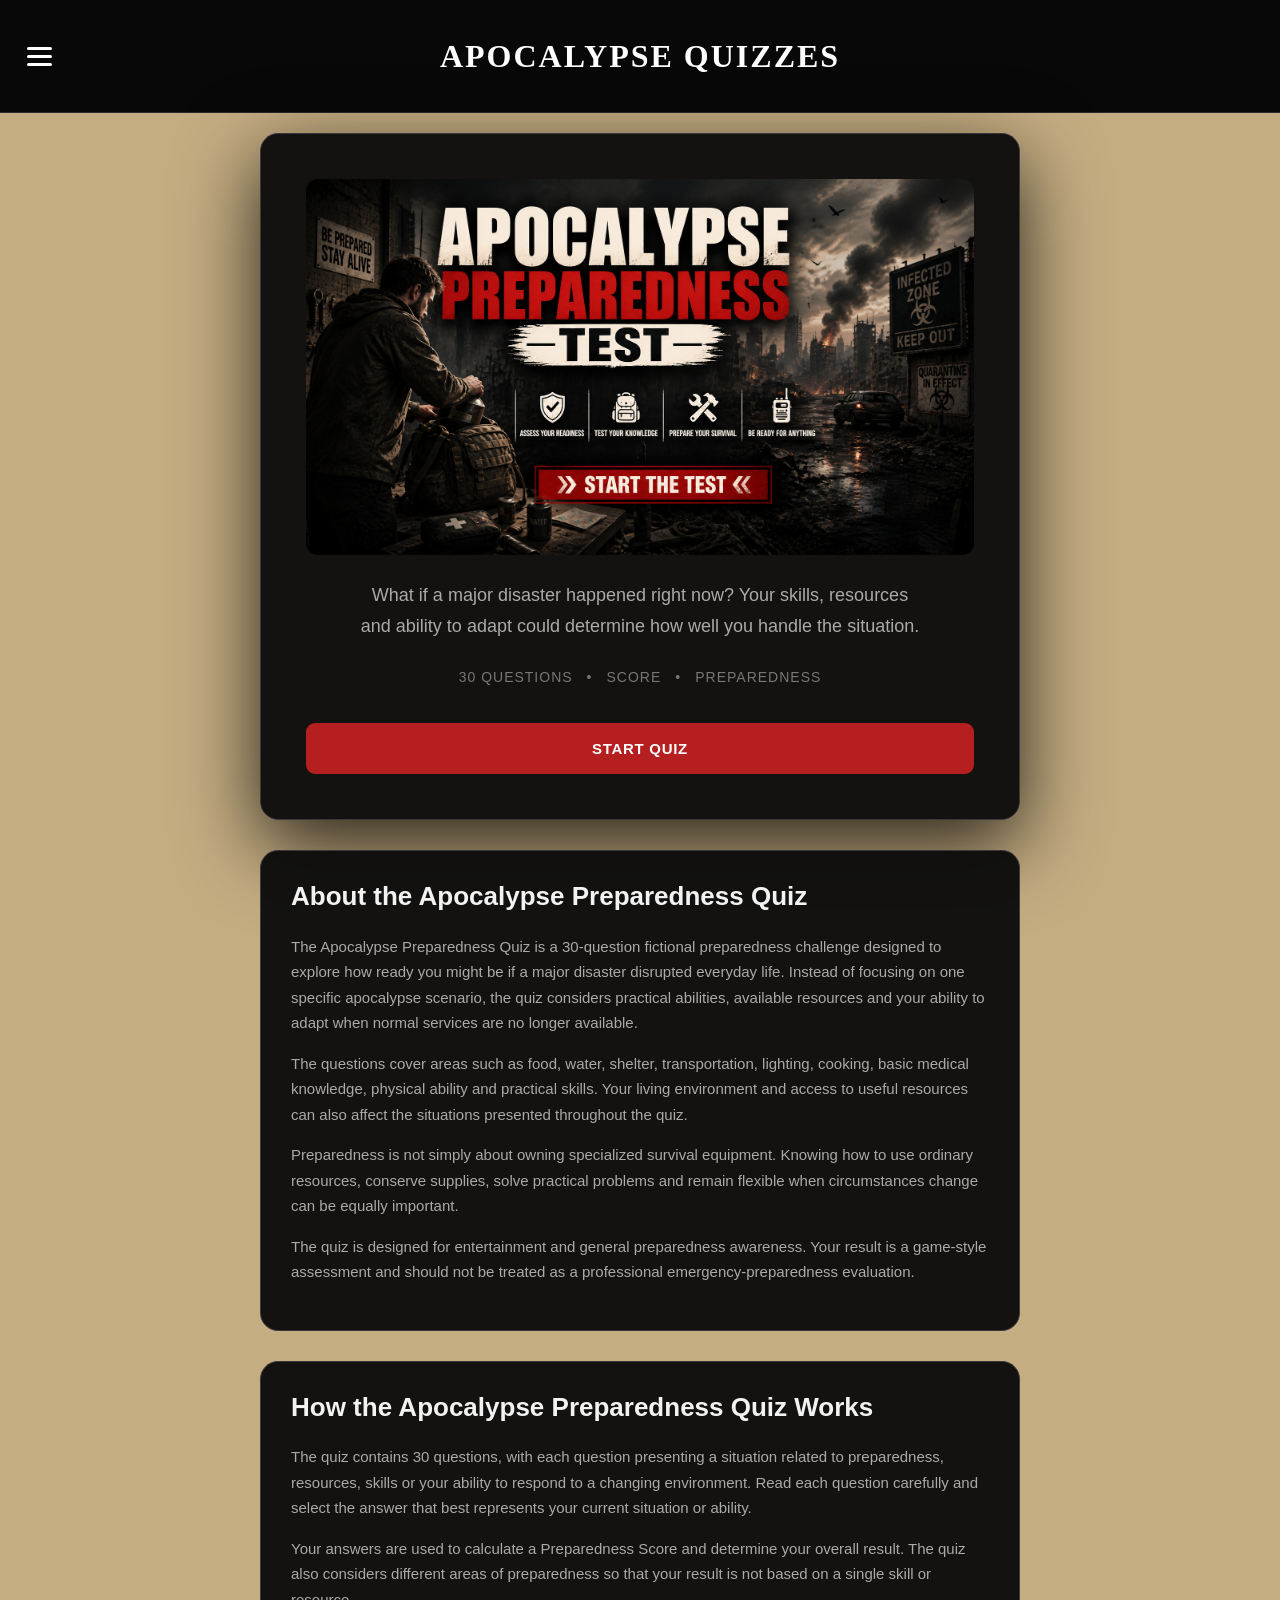
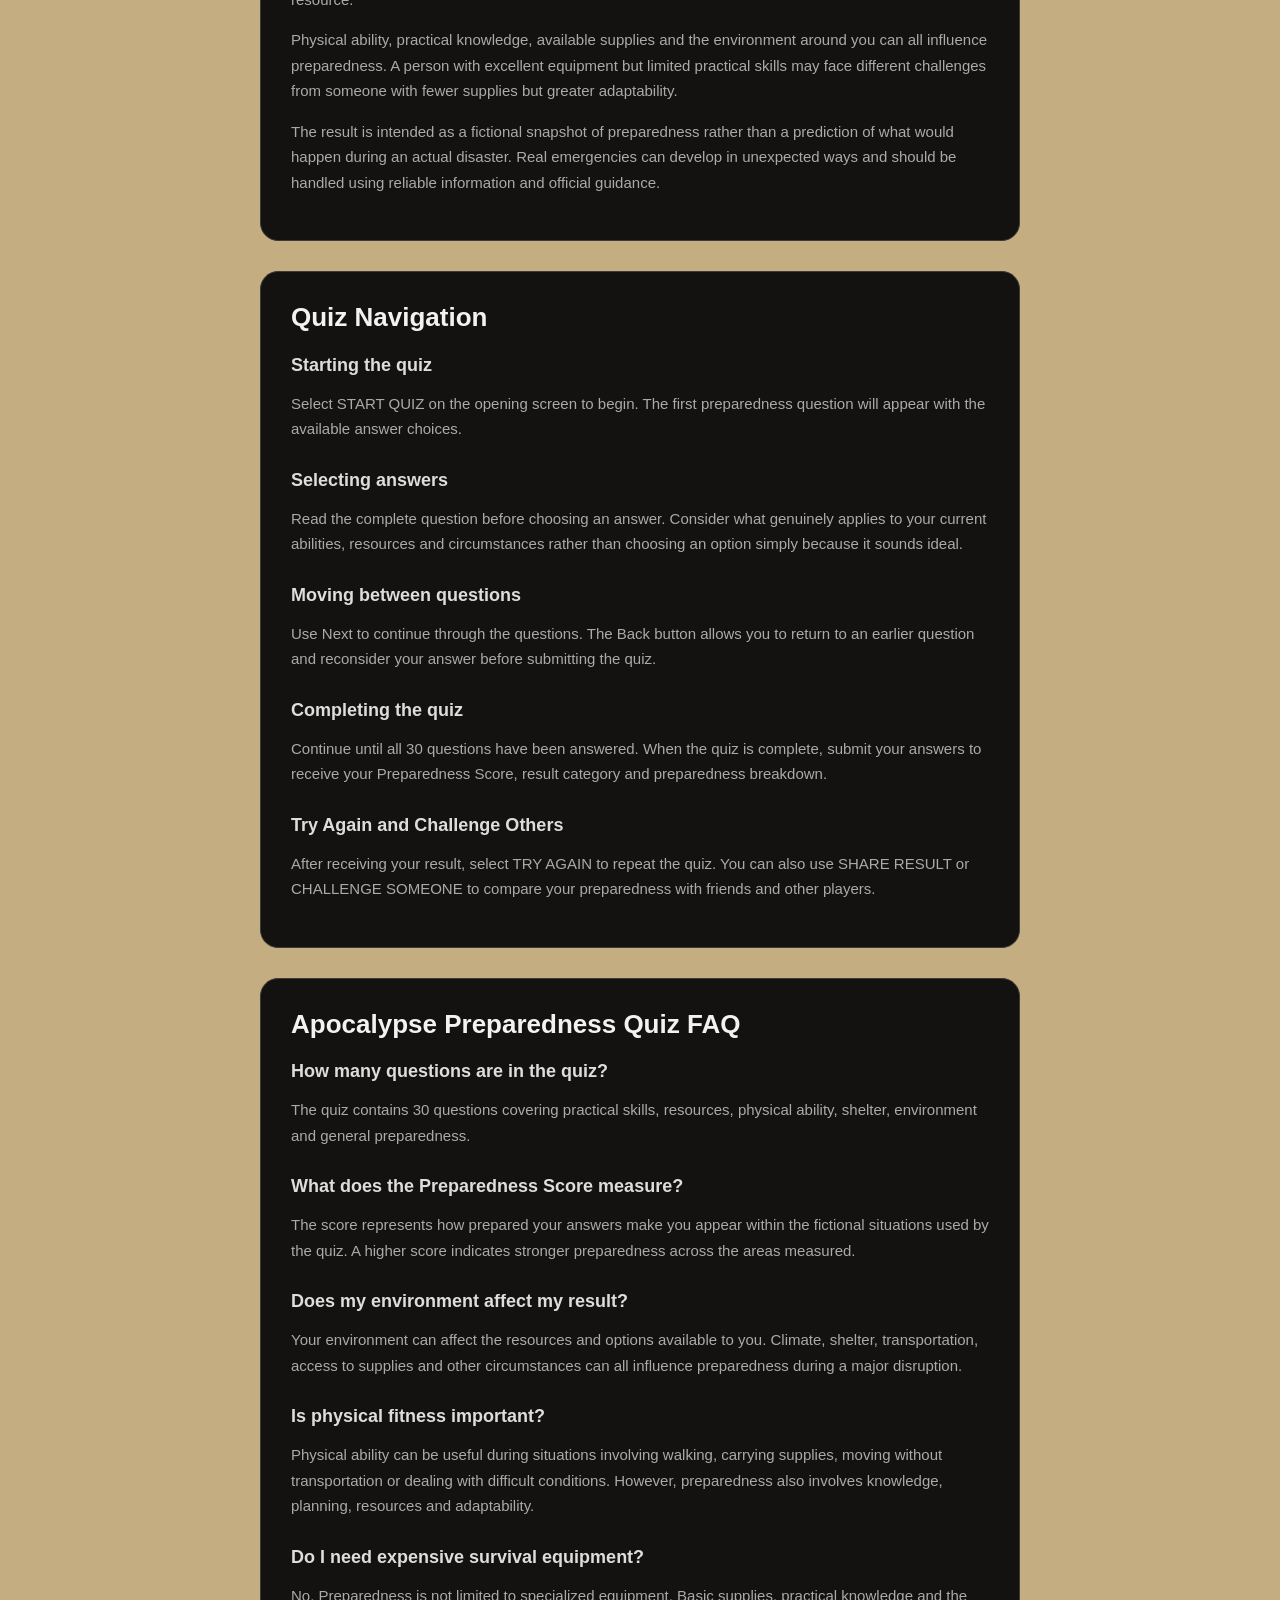
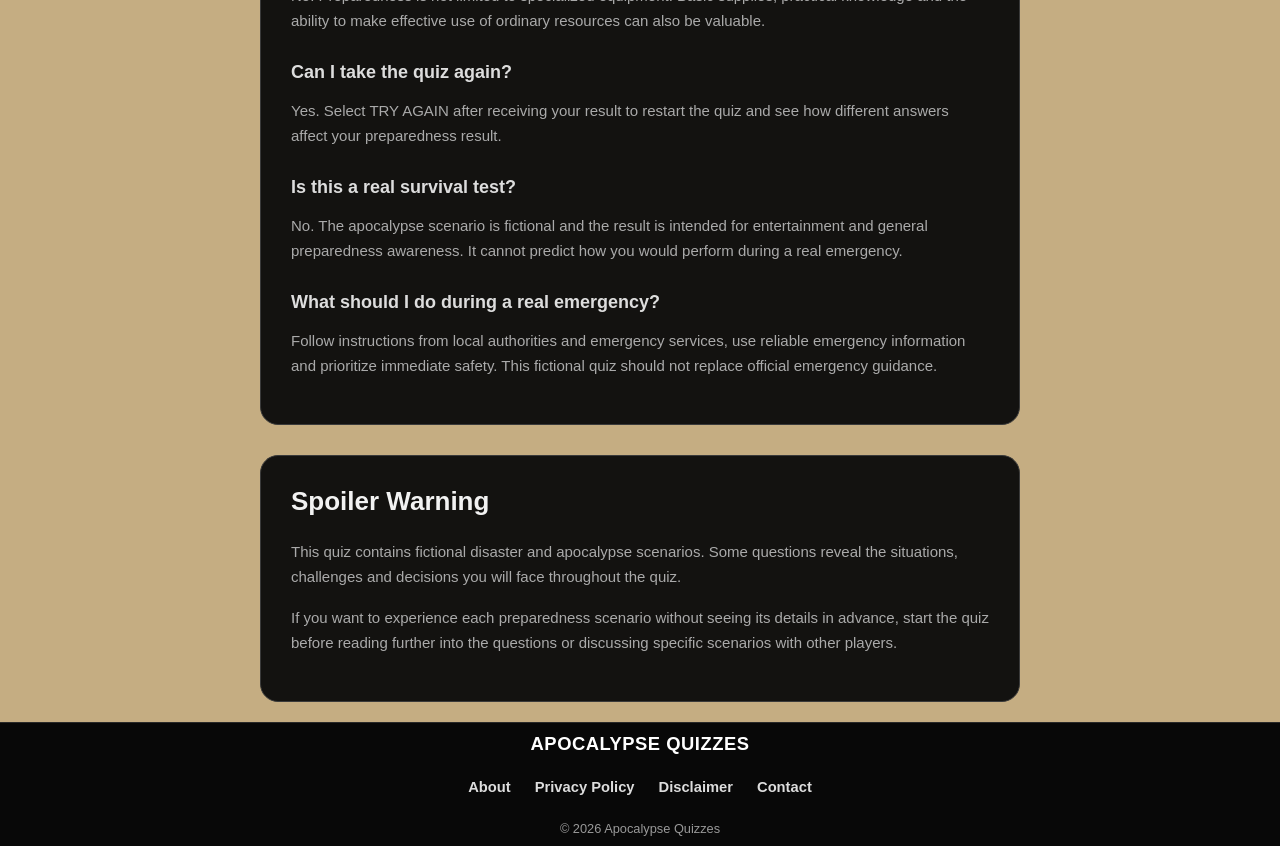
==== commit caa970ea: "Update index.html" ====
--- a/index.html
+++ b/index.html
@@ -481,337 +481,296 @@
     </section>
 
 
-
-    <!-- =====================================================
-         HOMEPAGE INFORMATION
-         ===================================================== -->
-
-    <div id="home-info">
-
-
-        <!-- =========================
-             ABOUT
-        ========================== -->
-
-        <section class="home-info">
-
-            <h2>
-                About the Apocalypse Preparedness Quiz
-            </h2>
-
-
-            <p>
-                What would happen if a major disaster suddenly
-                disrupted everyday life? This 30-question quiz
-                explores how prepared you might be based on your
-                current resources, physical ability, practical
-                skills and living situation.
-            </p>
-
-
-            <p>
-                The questions cover areas such as water, food,
-                basic medical knowledge, transportation, lighting,
-                cooking, physical fitness, shelter and practical
-                skills. Some questions also consider your
-                environment and ability to adapt when normal
-                services are unavailable.
-            </p>
-
-
-            <p class="disclaimer">
-                This quiz is created for entertainment and general
-                preparedness awareness. It is not a professional
-                assessment or a substitute for official emergency
-                guidance.
-            </p>
-
-        </section>
-
-
-
-        <!-- =========================
-             ESSENTIAL RESOURCES
-        ========================== -->
-
-        <section class="home-info">
-
-            <h2>
-                Essential Resources &amp; Basic Skills
-            </h2>
-
-
-            <p>
-                Water, food, medicine, lighting and energy are
-                among the most important resources during a major
-                disruption. Stored water and food can provide an
-                immediate buffer, while knowing how to prepare
-                food and make questionable water safer becomes
-                more valuable when normal supplies are interrupted.
-            </p>
-
-
-            <p>
-                Basic first aid, wound care, fire-starting,
-                cooking and the ability to use ordinary hand tools
-                can also be useful. Flashlights, suitable clothing
-                and reliable footwear may seem simple, but they can
-                become important when electricity, shops or normal
-                transportation are unavailable.
-            </p>
-
-        </section>
-
-
-
-        <!-- =========================
-             PHYSICAL FITNESS
-        ========================== -->
-
-        <section class="home-info">
-
-            <h2>
-                Physical Fitness &amp; Mobility
-            </h2>
-
-
-            <p>
-                Physical ability can affect how easily someone
-                responds to an emergency. Walking long distances,
-                carrying supplies, climbing obstacles or moving
-                without transportation may become necessary when
-                roads, public transport or fuel supplies are
-                disrupted.
-            </p>
-
-
-            <p>
-                Endurance is only one part of physical
-                preparedness. Strength, balance, suitable
-                footwear and avoiding unnecessary injuries can
-                also matter. Being able to move efficiently and
-                conserve energy can be useful during a prolonged
-                emergency.
-            </p>
-
-        </section>
-
-
-
-        <!-- =========================
-             ENVIRONMENT & SHELTER
-        ========================== -->
-
-        <section class="home-info">
-
-            <h2>
-                Your Environment &amp; Shelter
-            </h2>
-
-
-            <p>
-                Where you live can significantly affect your
-                options during an emergency. A city apartment,
-                suburban house, small town or rural property can
-                provide very different access to water, food,
-                transportation, open space and other resources.
-            </p>
-
-
-            <p>
-                Climate and local conditions matter as well.
-                Shelter should protect people from weather and
-                environmental hazards while providing a practical
-                place to rest, store supplies and remain safe.
-            </p>
-
-        </section>
-
-
-
-        <!-- =========================
-             PEOPLE & INFORMATION
-        ========================== -->
-
-        <section class="home-info">
-
-            <h2>
-                People, Information &amp; Communication
-            </h2>
-
-
-            <p>
-                Emergencies can interrupt electricity, mobile
-                networks and internet access. Being able to
-                function without a smartphone, follow reliable
-                instructions and make decisions using available
-                information can therefore be valuable.
-            </p>
-
-
-            <p>
-                Other people can also provide important skills and
-                support. Groups may share responsibilities, but
-                they also require additional food, water and
-                coordination. Communication and cooperation can
-                become just as important as equipment.
-            </p>
-
-        </section>
-
-
-
-        <!-- =========================
-             SHORT AND LONG TERM
-        ========================== -->
-
-        <section class="home-info">
-
-            <h2>
-                Short-Term vs. Long-Term Preparedness
-            </h2>
-
-
-            <p>
-                Preparing for the first few hours of an emergency
-                is different from remaining prepared for weeks or
-                months. Short-term preparedness focuses on immediate
-                safety, shelter, water, food, communication and
-                essential supplies.
-            </p>
-
-
-            <p>
-                Long-term situations create additional challenges,
-                including maintaining supplies, repairing equipment,
-                producing or obtaining food, managing waste and
-                adapting when the original plan no longer works.
-                Flexibility is therefore an important part of
-                preparedness.
-            </p>
-
-        </section>
-
-
-
-        <!-- =========================
-             FICTION VS REALITY
-        ========================== -->
-
-        <section class="home-info">
-
-            <h2>
-                Apocalypse Fiction vs. Real Emergencies
-            </h2>
-
-
-            <p>
-                Movies and games often make survival situations
-                more dramatic than real emergencies. Fiction may
-                simplify access to supplies, exaggerate threats or
-                make major decisions happen much faster than they
-                would in reality.
-            </p>
-
-
-            <p>
-                This quiz uses an apocalypse scenario as an
-                entertaining way to think about general
-                preparedness. It is not a prediction of how a
-                real disaster would unfold. For an actual
-                emergency, follow instructions from local
-                authorities and emergency services.
-            </p>
-
-        </section>
-
-
-
-        <!-- =========================
-             FAQ
-        ========================== -->
-
-        <section class="home-info">
-
-            <h2>
-                Frequently Asked Questions
-            </h2>
-
-
-            <h3>
-                How does the quiz work?
-            </h3>
-
-            <p>
-                Answer 30 questions based on your current
-                situation, abilities and resources. Your answers
-                are used to calculate an overall preparedness
-                score and category breakdown.
-            </p>
-
-
-            <h3>
-                What does my score mean?
-            </h3>
-
-            <p>
-                A higher score indicates that your answers show
-                stronger preparedness across the areas measured
-                by the quiz. It does not guarantee that you would
-                survive a real disaster.
-            </p>
-
-
-            <h3>
-                Does where I live affect my result?
-            </h3>
-
-            <p>
-                Yes. Your living environment can affect access to
-                water, food, transportation, shelter and other
-                resources, so the quiz includes questions about
-                your current situation.
-            </p>
-
-
-            <h3>
-                Do I need special survival equipment?
-            </h3>
-
-            <p>
-                Not necessarily. Preparedness is not only about
-                specialized equipment. Basic knowledge, physical
-                ability and knowing how to use ordinary resources
-                effectively can also be valuable.
-            </p>
-
-
-            <h3>
-                Can I take the quiz again?
-            </h3>
-
-            <p>
-                Yes. Select TRY AGAIN after receiving your result
-                to repeat the quiz and see whether your score
-                changes.
-            </p>
-
-
-            <h3>
-                Is this a real survival test?
-            </h3>
-
-            <p>
-                No. This is an entertainment and general-awareness
-                quiz based on a fictional apocalypse scenario.
-                Real emergencies vary considerably, so official
-                emergency guidance should always take priority.
-            </p>
-
-        </section>
-
-
-    </div>
+<!-- =====================================================
+     HOMEPAGE INFORMATION
+     ===================================================== -->
+
+<div id="home-info">
+
+
+    <!-- ABOUT THE QUIZ -->
+
+    <section class="home-info">
+
+        <h2>
+            About the Apocalypse Preparedness Quiz
+        </h2>
+
+        <p>
+            The Apocalypse Preparedness Quiz is a 30-question
+            fictional preparedness challenge designed to explore
+            how ready you might be if a major disaster disrupted
+            everyday life. Instead of focusing on one specific
+            apocalypse scenario, the quiz considers practical
+            abilities, available resources and your ability to
+            adapt when normal services are no longer available.
+        </p>
+
+        <p>
+            The questions cover areas such as food, water,
+            shelter, transportation, lighting, cooking, basic
+            medical knowledge, physical ability and practical
+            skills. Your living environment and access to useful
+            resources can also affect the situations presented
+            throughout the quiz.
+        </p>
+
+        <p>
+            Preparedness is not simply about owning specialized
+            survival equipment. Knowing how to use ordinary
+            resources, conserve supplies, solve practical problems
+            and remain flexible when circumstances change can be
+            equally important.
+        </p>
+
+        <p>
+            The quiz is designed for entertainment and general
+            preparedness awareness. Your result is a game-style
+            assessment and should not be treated as a professional
+            emergency-preparedness evaluation.
+        </p>
+
+    </section>
+
+
+
+    <!-- HOW THE QUIZ WORKS -->
+
+    <section class="home-info">
+
+        <h2>
+            How the Apocalypse Preparedness Quiz Works
+        </h2>
+
+        <p>
+            The quiz contains 30 questions, with each question
+            presenting a situation related to preparedness,
+            resources, skills or your ability to respond to a
+            changing environment. Read each question carefully
+            and select the answer that best represents your
+            current situation or ability.
+        </p>
+
+        <p>
+            Your answers are used to calculate a Preparedness
+            Score and determine your overall result. The quiz
+            also considers different areas of preparedness so
+            that your result is not based on a single skill or
+            resource.
+        </p>
+
+        <p>
+            Physical ability, practical knowledge, available
+            supplies and the environment around you can all
+            influence preparedness. A person with excellent
+            equipment but limited practical skills may face
+            different challenges from someone with fewer supplies
+            but greater adaptability.
+        </p>
+
+        <p>
+            The result is intended as a fictional snapshot of
+            preparedness rather than a prediction of what would
+            happen during an actual disaster. Real emergencies
+            can develop in unexpected ways and should be handled
+            using reliable information and official guidance.
+        </p>
+
+    </section>
+
+
+
+    <!-- QUIZ NAVIGATION -->
+
+    <section class="home-info">
+
+        <h2>
+            Quiz Navigation
+        </h2>
+
+        <h3>
+            Starting the quiz
+        </h3>
+
+        <p>
+            Select START QUIZ on the opening screen to begin.
+            The first preparedness question will appear with
+            the available answer choices.
+        </p>
+
+        <h3>
+            Selecting answers
+        </h3>
+
+        <p>
+            Read the complete question before choosing an answer.
+            Consider what genuinely applies to your current
+            abilities, resources and circumstances rather than
+            choosing an option simply because it sounds ideal.
+        </p>
+
+        <h3>
+            Moving between questions
+        </h3>
+
+        <p>
+            Use Next to continue through the questions. The Back
+            button allows you to return to an earlier question and
+            reconsider your answer before submitting the quiz.
+        </p>
+
+        <h3>
+            Completing the quiz
+        </h3>
+
+        <p>
+            Continue until all 30 questions have been answered.
+            When the quiz is complete, submit your answers to
+            receive your Preparedness Score, result category and
+            preparedness breakdown.
+        </p>
+
+        <h3>
+            Try Again and Challenge Others
+        </h3>
+
+        <p>
+            After receiving your result, select TRY AGAIN to
+            repeat the quiz. You can also use SHARE RESULT or
+            CHALLENGE SOMEONE to compare your preparedness with
+            friends and other players.
+        </p>
+
+    </section>
+
+
+
+    <!-- FAQ -->
+
+    <section class="home-info">
+
+        <h2>
+            Apocalypse Preparedness Quiz FAQ
+        </h2>
+
+        <h3>
+            How many questions are in the quiz?
+        </h3>
+
+        <p>
+            The quiz contains 30 questions covering practical
+            skills, resources, physical ability, shelter,
+            environment and general preparedness.
+        </p>
+
+        <h3>
+            What does the Preparedness Score measure?
+        </h3>
+
+        <p>
+            The score represents how prepared your answers make
+            you appear within the fictional situations used by
+            the quiz. A higher score indicates stronger
+            preparedness across the areas measured.
+        </p>
+
+        <h3>
+            Does my environment affect my result?
+        </h3>
+
+        <p>
+            Your environment can affect the resources and options
+            available to you. Climate, shelter, transportation,
+            access to supplies and other circumstances can all
+            influence preparedness during a major disruption.
+        </p>
+
+        <h3>
+            Is physical fitness important?
+        </h3>
+
+        <p>
+            Physical ability can be useful during situations
+            involving walking, carrying supplies, moving without
+            transportation or dealing with difficult conditions.
+            However, preparedness also involves knowledge,
+            planning, resources and adaptability.
+        </p>
+
+        <h3>
+            Do I need expensive survival equipment?
+        </h3>
+
+        <p>
+            No. Preparedness is not limited to specialized
+            equipment. Basic supplies, practical knowledge and
+            the ability to make effective use of ordinary
+            resources can also be valuable.
+        </p>
+
+        <h3>
+            Can I take the quiz again?
+        </h3>
+
+        <p>
+            Yes. Select TRY AGAIN after receiving your result to
+            restart the quiz and see how different answers affect
+            your preparedness result.
+        </p>
+
+        <h3>
+            Is this a real survival test?
+        </h3>
+
+        <p>
+            No. The apocalypse scenario is fictional and the
+            result is intended for entertainment and general
+            preparedness awareness. It cannot predict how you
+            would perform during a real emergency.
+        </p>
+
+        <h3>
+            What should I do during a real emergency?
+        </h3>
+
+        <p>
+            Follow instructions from local authorities and
+            emergency services, use reliable emergency
+            information and prioritize immediate safety. This
+            fictional quiz should not replace official emergency
+            guidance.
+        </p>
+
+    </section>
+
+
+
+    <!-- SPOILER WARNING -->
+
+    <section class="home-info spoiler-warning">
+
+        <h2>
+            Spoiler Warning
+        </h2>
+
+        <p>
+            This quiz contains fictional disaster and
+            apocalypse scenarios. Some questions reveal the
+            situations, challenges and decisions you will face
+            throughout the quiz.
+        </p>
+
+        <p>
+            If you want to experience each preparedness scenario
+            without seeing its details in advance, start the quiz
+            before reading further into the questions or
+            discussing specific scenarios with other players.
+        </p>
+
+    </section>
+
+
+</div>
 
 </main>
 
